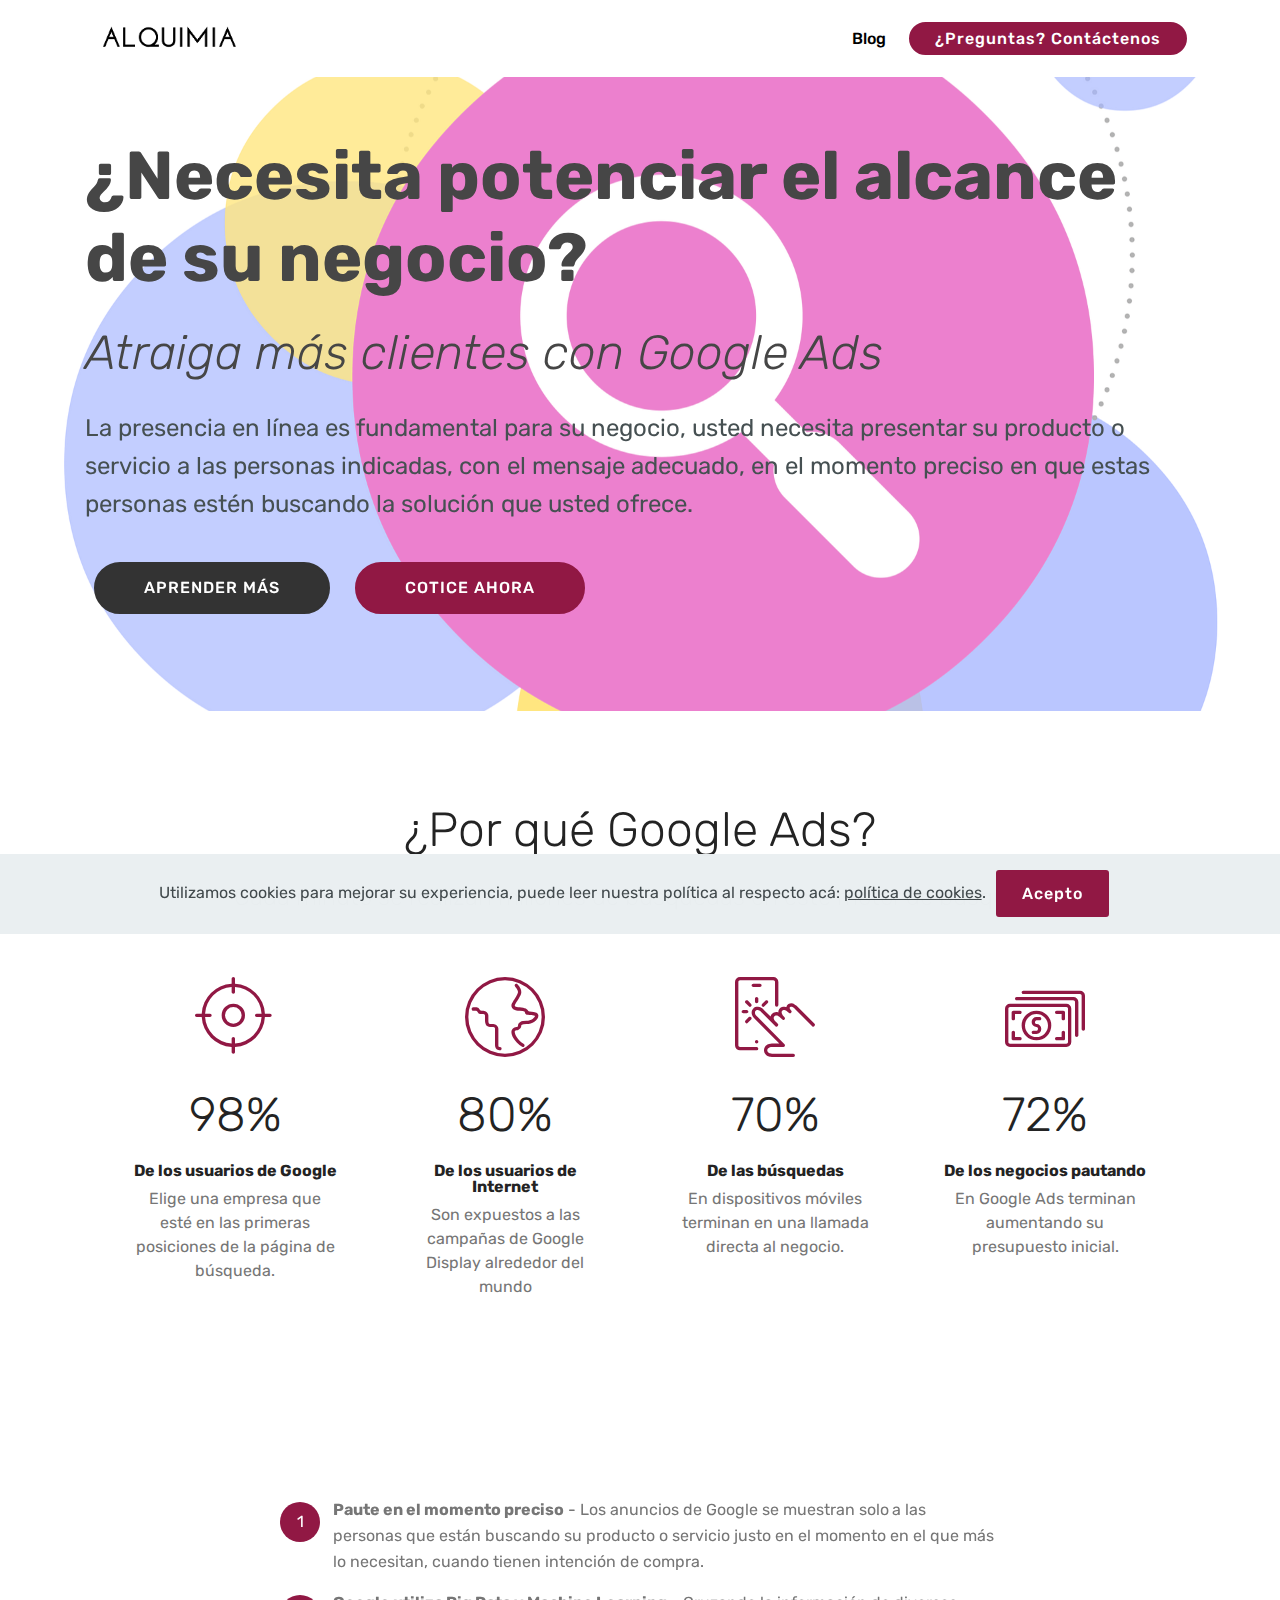
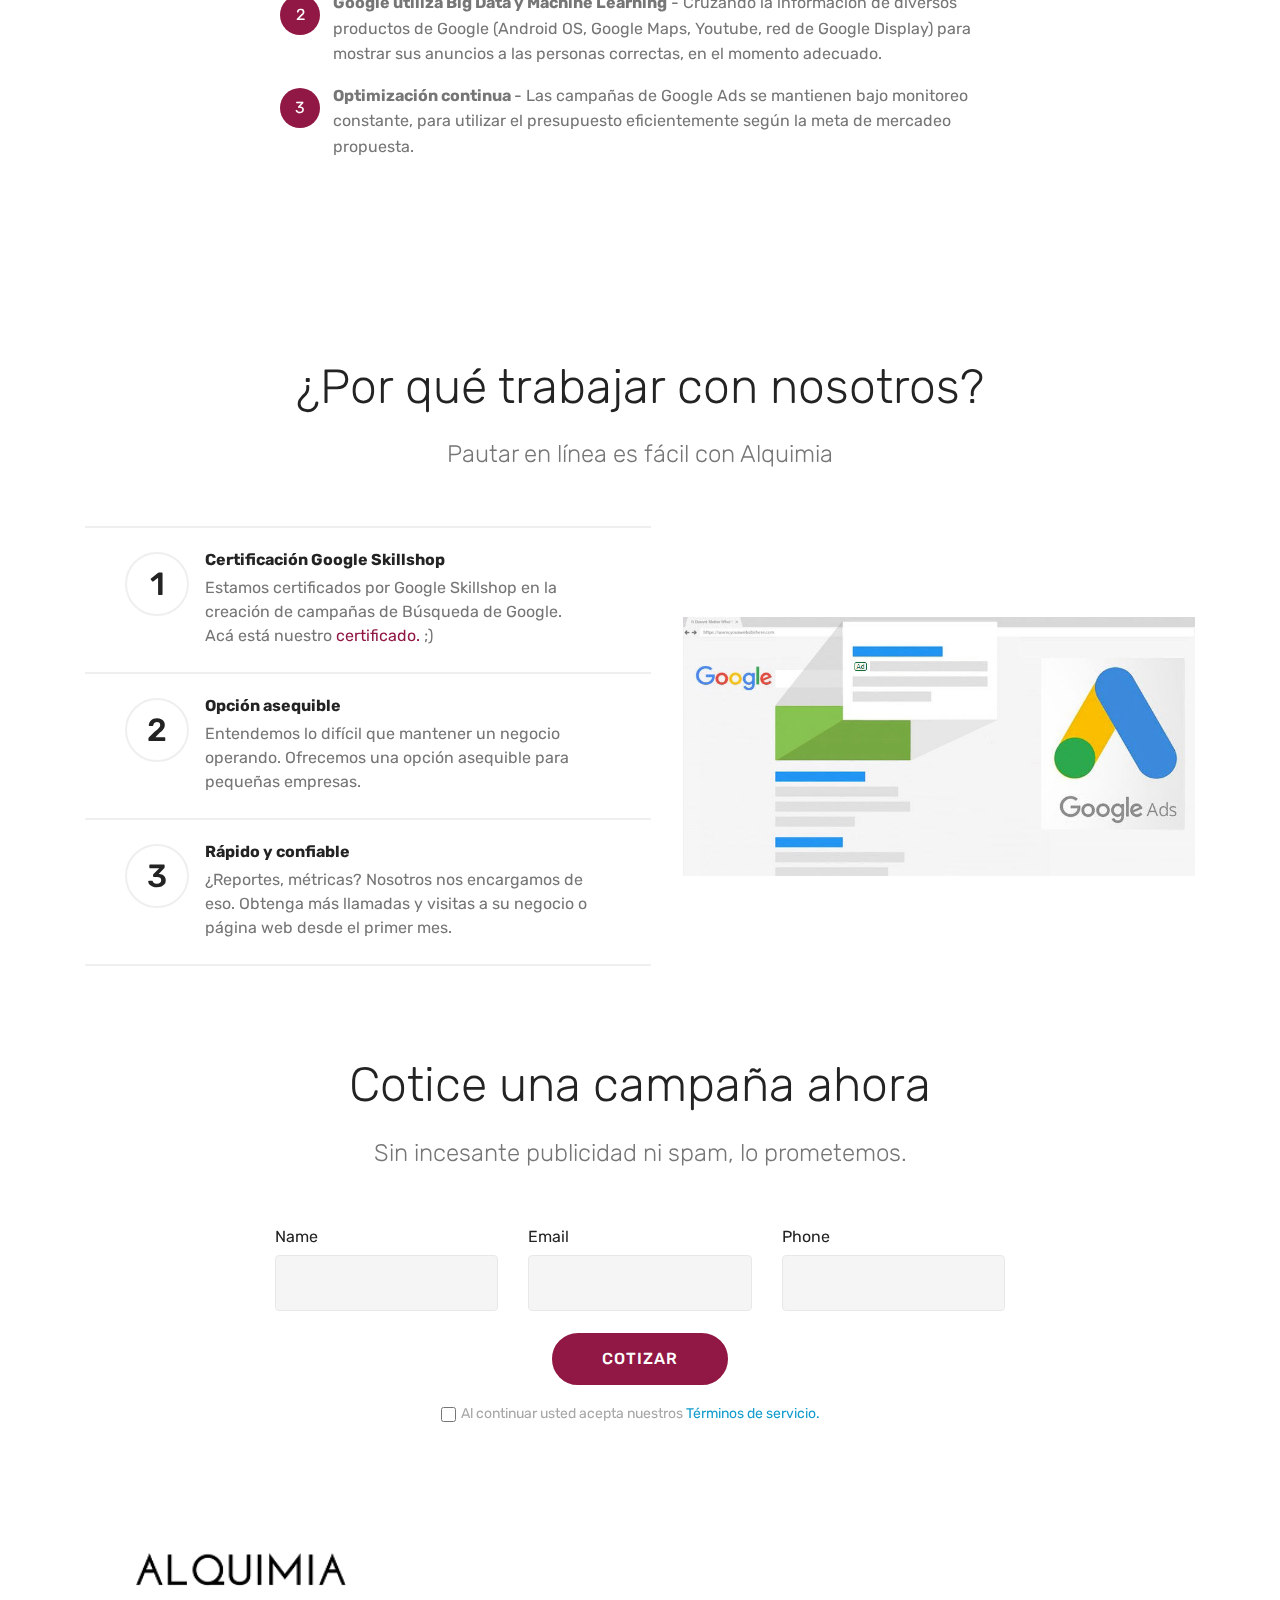
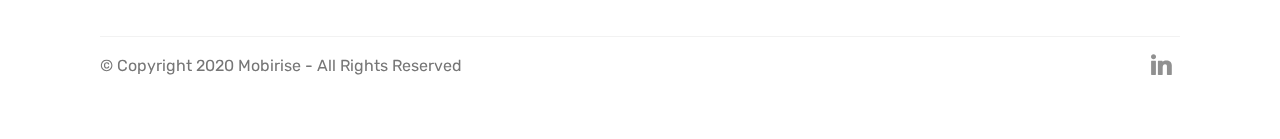
==== index.html @ 86a29be9 "create github pages" ====
<!DOCTYPE html>
<html  >
<head>
  <!-- Site made with Mobirise Website Builder v4.12.0, https://mobirise.com -->
  <meta charset="UTF-8">
  <meta http-equiv="X-UA-Compatible" content="IE=edge">
  <meta name="generator" content="Mobirise v4.12.0, mobirise.com">
  <meta name="twitter:card" content="summary_large_image"/>
  <meta name="twitter:image:src" content="assets/images/index-meta.png">
  <meta property="og:image" content="assets/images/index-meta.png">
  <meta name="twitter:title" content="Alquimia Digital Marketing">
  <meta name="viewport" content="width=device-width, initial-scale=1, minimum-scale=1">
  <link rel="shortcut icon" href="assets/images/alquimia-favicon-40x40-1.png" type="image/x-icon">
  <meta name="description" content="Atraiga más clientes a su negocio con Google Ads. Certificados por Google SkillShop.">
  
  <title>Alquimia Digital Marketing</title>
  <link rel="stylesheet" href="assets/web/assets/mobirise-icons/mobirise-icons.css">
  <link rel="stylesheet" href="assets/bootstrap/css/bootstrap.min.css">
  <link rel="stylesheet" href="assets/bootstrap/css/bootstrap-grid.min.css">
  <link rel="stylesheet" href="assets/bootstrap/css/bootstrap-reboot.min.css">
  <link rel="stylesheet" href="assets/web/assets/gdpr-plugin/gdpr-styles.css">
  <link rel="stylesheet" href="assets/tether/tether.min.css">
  <link rel="stylesheet" href="assets/socicon/css/styles.css">
  <link rel="stylesheet" href="assets/dropdown/css/style.css">
  <link rel="stylesheet" href="assets/theme/css/style.css">
  <link rel="preload" as="style" href="assets/mobirise/css/mbr-additional.css"><link rel="stylesheet" href="assets/mobirise/css/mbr-additional.css" type="text/css">
  
  
  
</head>
<body>
  <section class="menu cid-rOw5oBQLyY" once="menu" id="menu2-a">

    

    <nav class="navbar navbar-expand beta-menu navbar-dropdown align-items-center navbar-fixed-top navbar-toggleable-sm">
        <button class="navbar-toggler navbar-toggler-right" type="button" data-toggle="collapse" data-target="#navbarSupportedContent" aria-controls="navbarSupportedContent" aria-expanded="false" aria-label="Toggle navigation">
            <div class="hamburger">
                <span></span>
                <span></span>
                <span></span>
                <span></span>
            </div>
        </button>
        <div class="menu-logo">
            <div class="navbar-brand">
                <span class="navbar-logo">
                    <a href="index.html">
                        <img src="assets/images/alquimia-copy-copy.png" alt="Mobirise" title="" style="height: 3.8rem;">
                    </a>
                </span>
                
            </div>
        </div>
        <div class="collapse navbar-collapse" id="navbarSupportedContent">
            <ul class="navbar-nav nav-dropdown" data-app-modern-menu="true"><li class="nav-item">
                    <a class="nav-link link text-black display-4" href="blog.html">Blog</a>
                </li></ul>
            <div class="navbar-buttons mbr-section-btn"><a class="btn btn-sm btn-primary display-4" href="mailto:alquimiaprocesos@gmail.com">
                     ¿Preguntas? Contáctenos</a></div>
        </div>
    </nav>
</section>

<section class="engine"><a href="https://mobirise.info/s">bootstrap themes</a></section><section class="header9 cid-rOs4862kg9 mbr-parallax-background" id="header9-1">

    

    <div class="mbr-overlay" style="opacity: 0.5; background-color: rgb(255, 255, 255);">
    </div>

    <div class="container">
        <div class="media-container-column mbr-white">
            <h1 class="mbr-section-title align-left mbr-bold pb-3 mbr-fonts-style display-1">¿Necesita potenciar el alcance de su negocio?</h1>
            <h3 class="mbr-section-subtitle align-left mbr-light pb-3 mbr-fonts-style display-2">
                Atraiga más clientes con Google Ads</h3>
            <p class="mbr-text align-left pb-3 mbr-fonts-style display-5">
                La presencia en línea es fundamental para su negocio, usted necesita presentar su producto o servicio a las personas indicadas, con el mensaje adecuado, en el momento preciso en que estas personas estén buscando la solución que usted ofrece.</p>
            <div class="mbr-section-btn align-left"><a class="btn btn-md btn-black display-4" href="index.html#counters1-d">APRENDER MÁS</a>
                <a class="btn btn-md btn-primary display-4" href="index.html#form1-9">COTICE AHORA</a></div>
        </div>
    </div>

    
</section>

<section class="counters1 counters cid-rOxwFtb6sN" id="counters1-d">

    

    

    <div class="container">
        <h2 class="mbr-section-title pb-3 align-center mbr-fonts-style display-2">
            ¿Por qué Google Ads?</h2>
        <h3 class="mbr-section-subtitle mbr-fonts-style display-5">
            Cada minuto se realizan millones de búsquedas en este motor de búsqueda</h3>

        <div class="container pt-4 mt-2">
            <div class="media-container-row">
                <div class="card p-3 align-center col-12 col-md-6 col-lg-3">
                    <div class="panel-item p-3">
                        <div class="card-img pb-3">
                            <span class="mbr-iconfont mbri-target" style="color: rgb(145, 24, 68); fill: rgb(145, 24, 68);"></span>
                        </div>

                        <div class="card-text">
                            <h3 class="count pt-3 pb-3 mbr-fonts-style display-2">
                                  98%</h3>
                            <h4 class="mbr-content-title mbr-bold mbr-fonts-style display-7">De los usuarios de Google</h4>
                            <p class="mbr-content-text mbr-fonts-style display-7">
                                Elige una empresa que esté en las primeras posiciones de la página de búsqueda.
                            </p>
                        </div>
                    </div>
                </div>


                <div class="card p-3 align-center col-12 col-md-6 col-lg-3">
                    <div class="panel-item p-3">
                        <div class="card-img pb-3">
                            <span class="mbr-iconfont mbri-globe" style="color: rgb(145, 24, 68); fill: rgb(145, 24, 68);"></span>
                        </div>
                        <div class="card-text">
                            <h3 class="count pt-3 pb-3 mbr-fonts-style display-2">
                                  80%</h3>
                            <h4 class="mbr-content-title mbr-bold mbr-fonts-style display-7">De los usuarios de Internet</h4>
                            <p class="mbr-content-text mbr-fonts-style display-7">
                                    Son expuestos a las campañas de Google Display alrededor del mundo
                            </p>
                        </div>
                    </div>
                </div>

                <div class="card p-3 align-center col-12 col-md-6 col-lg-3">
                    <div class="panel-item p-3">
                        <div class="card-img pb-3">
                            <span class="mbr-iconfont mbri-touch" style="color: rgb(145, 24, 68); fill: rgb(145, 24, 68);"></span>
                        </div>
                        <div class="card-text">
                            <h3 class="count pt-3 pb-3 mbr-fonts-style display-2">
                                  70%</h3>
                            <h4 class="mbr-content-title mbr-bold mbr-fonts-style display-7">De las búsquedas</h4>
                            <p class="mbr-content-text mbr-fonts-style display-7">
                                    En dispositivos móviles terminan en una llamada directa al negocio.
                            </p>
                        </div>
                    </div>
                </div>


                <div class="card p-3 align-center col-12 col-md-6 col-lg-3">
                    <div class="panel-item p-3">
                        <div class="card-img pb-3">
                            <span class="mbr-iconfont mbri-cash" style="color: rgb(145, 24, 68); fill: rgb(145, 24, 68);"></span>
                        </div>

                        <div class="card-texts">
                             <h3 class="count pt-3 pb-3 mbr-fonts-style display-2">
                                  72%</h3>
                            <h4 class="mbr-content-title mbr-bold mbr-fonts-style display-7">De los negocios pautando</h4>
                            <p class="mbr-content-text mbr-fonts-style display-7">
                                    En Google Ads terminan aumentando su presupuesto inicial.
                            </p>
                        </div>
                    </div>
                </div>
            </div>
        </div>
   </div>
</section>

<section class="mbr-section article content11 cid-rOxw5lPRJj" id="content11-c">
     

    <div class="container">
        <div class="media-container-row">
            <div class="mbr-text counter-container col-12 col-md-8 mbr-fonts-style display-7">
                <ol>
                    <li><strong>Paute en el momento preciso</strong>&nbsp;- Los anuncios de Google se muestran solo<strong> </strong>a las personas que están buscando su producto o servicio justo en el momento en el que más lo necesitan, cuando tienen intención de compra.</li>
                    <li><strong>Google utiliza Big Data y Machine Learning</strong> - Cruzando la información de diversos productos de Google (Android OS, Google Maps, Youtube, red de Google Display) para mostrar sus anuncios a las personas correctas, en el momento adecuado.</li>
                    <li><strong>Optimización continua&nbsp;</strong>- Las campañas de Google Ads se mantienen bajo monitoreo constante, para utilizar el presupuesto eficientemente según la meta de mercadeo propuesta.</li>
                </ol>
            </div>
        </div>
    </div>
</section>

<section class="counters4 counters cid-rOxxOZ2fES" id="counters4-e">

    

    

    <div class="container pt-4 mt-2">
        <h2 class="mbr-section-title pb-3 align-center mbr-fonts-style display-2">¿Por qué trabajar con nosotros?</h2>
        <h3 class="mbr-section-subtitle pb-5 align-center mbr-fonts-style display-5">Pautar en línea es fácil con Alquimia</h3>
        <div class="media-container-row">
            <div class="media-block m-auto" style="width: 49%;">
                <div class="mbr-figure">
                    <img src="assets/images/google-ads-836x424.jpg" alt="" title="">
                </div>
            </div>
            <div class="cards-block">
                <div class="cards-container">
                    <div class="card px-3 align-left col-12">
                        <div class="panel-item p-4 d-flex align-items-start">
                            <div class="card-img pr-3">
                                <h3 class="img-text d-flex align-items-center justify-content-center">
                                    1
                                </h3>
                            </div>
                            <div class="card-text">
                                <h4 class="mbr-content-title mbr-bold mbr-fonts-style display-7">Certificación Google Skillshop</h4>
                                <p class="mbr-content-text mbr-fonts-style display-7">
                                    Estamos certificados por Google Skillshop en la creación de campañas de Búsqueda de Google.<br>Acá está nuestro <a href="assets/files/Certificaci%C3%B3n%20sobre%20las%20Campa%C3%B1as%20de%20B%C3%BAsqueda%20de%20Google%C2%A0Ads%20_%20Google.pdf" target="_blank">certificado.&nbsp;</a>;)</p>
                            </div>
                        </div>
                    </div>
                    <div class="card px-3 align-left col-12">
                        <div class="panel-item p-4 d-flex align-items-start">
                            <div class="card-img pr-3">
                                <h3 class="img-text d-flex align-items-center justify-content-center">
                                    2
                                </h3>
                            </div>
                            <div class="card-text">
                                <h4 class="mbr-content-title mbr-bold mbr-fonts-style display-7">Opción asequible</h4>
                                <p class="mbr-content-text mbr-fonts-style display-7">Entendemos lo difícil que mantener un negocio operando. Ofrecemos una opción asequible para pequeñas empresas.</p>
                            </div>
                        </div>
                    </div>
                    <div class="card px-3 align-left col-12">
                        <div class="panel-item p-4 d-flex align-items-start">
                            <div class="card-img pr-3">
                                <h3 class="img-text d-flex align-items-center justify-content-center">
                                    3
                                </h3>
                            </div>
                            <div class="card-text">
                                <h4 class="mbr-content-title mbr-bold mbr-fonts-style display-7">Rápido y confiable</h4>
                                <p class="mbr-content-text mbr-fonts-style display-7">¿Reportes, métricas? Nosotros nos encargamos de eso. Obtenga más llamadas y visitas a su negocio o página web desde el primer mes.</p>
                            </div>
                        </div>
                    </div>
                    
                </div>
            </div>
        </div>
    </div>
</section>

<section class="mbr-section form1 cid-rOsevYu5Vh" id="form1-9">

    

    
    <div class="container">
        <div class="row justify-content-center">
            <div class="title col-12 col-lg-8">
                <h2 class="mbr-section-title align-center pb-3 mbr-fonts-style display-2">
                    Cotice una campaña ahora</h2>
                <h3 class="mbr-section-subtitle align-center mbr-light pb-3 mbr-fonts-style display-5">
                    Sin incesante publicidad ni spam, lo prometemos.</h3>
            </div>
        </div>
    </div>
    <div class="container">
        <div class="row justify-content-center">
            <div class="media-container-column col-lg-8" data-form-type="formoid">
                <!---Formbuilder Form--->
                <form action="https://mobirise.com/" method="POST" class="mbr-form form-with-styler" data-form-title="Mobirise Form"><input type="hidden" name="email" data-form-email="true" value="35DkOLPyS6L/wuKRskusHr93VIH1cao+xlGH3/2KVb3dJ7fkJHmB7T1D4irseajlMzHfpckBHaRQUJ2+vLUpjsth0w1a6P2tIdvlVFWTmc2G8llZIrMuqUwCPy1PGQoJ">
                    <div class="row">
                        <div hidden="hidden" data-form-alert="" class="alert alert-success col-12">Gracias, le contactaremos pronto.</div>
                        <div hidden="hidden" data-form-alert-danger="" class="alert alert-danger col-12">
                        </div>
                    </div>
                    <div class="dragArea row">
                        <div class="col-md-4  form-group" data-for="name">
                            <label for="name-form1-9" class="form-control-label mbr-fonts-style display-7">Name</label>
                            <input type="text" name="name" data-form-field="Name" required="required" class="form-control display-7" id="name-form1-9">
                        </div>
                        <div class="col-md-4  form-group" data-for="email">
                            <label for="email-form1-9" class="form-control-label mbr-fonts-style display-7">Email</label>
                            <input type="email" name="email" data-form-field="Email" required="required" class="form-control display-7" id="email-form1-9">
                        </div>
                        <div data-for="phone" class="col-md-4  form-group">
                            <label for="phone-form1-9" class="form-control-label mbr-fonts-style display-7">Phone</label>
                            <input type="tel" name="phone" data-form-field="Phone" class="form-control display-7" id="phone-form1-9">
                        </div>
                        
                        <div class="col-md-12 input-group-btn align-center"><button type="submit" class="btn btn-primary btn-form display-4">COTIZAR</button></div>
                    </div>
                <span class="gdpr-block">
<label>
<span class="textGDPR" style="color: #a7a7a7"><input type="checkbox" name="gdpr" id="gdpr-form1-9" required="">Al continuar usted acepta nuestros <a style="color: #149dcc; text-decoration: none;" href="terminosycondiciones.html">Términos de servicio.</a></span>
</label>
</span></form><!---Formbuilder Form--->
            </div>
        </div>
    </div>
</section>

<section class="cid-rOEfALPOtP" id="footer5-13">

    

    

    <div class="container">
        <div class="media-container-row">
            <div class="col-md-3">
                <div class="media-wrap">
                    <a href="index.html">
                       <img src="assets/images/alquimia-copy-copy.png" alt="Mobirise" title="">
                    </a>
                </div>
            </div>
            <div class="col-md-9">
                <p class="mbr-text align-right links mbr-fonts-style display-7">&nbsp; &nbsp; &nbsp; &nbsp; &nbsp; &nbsp; &nbsp; &nbsp; &nbsp;</p>
            </div>
        </div>
        <div class="footer-lower">
            <div class="media-container-row">
                <div class="col-md-12">
                    <hr>
                </div>
            </div>
            <div class="media-container-row mbr-white">
                <div class="col-md-6 copyright">
                    <p class="mbr-text mbr-fonts-style display-7">
                        © Copyright 2020 Mobirise - All Rights Reserved
                    </p>
                </div>
                <div class="col-md-6">
                    <div class="social-list align-right">
                        <div class="soc-item">
                            <a href="https://www.linkedin.com/in/josu%C3%A9-murillo-250b11179/" target="_blank">
                                <span class="mbr-iconfont mbr-iconfont-social socicon-linkedin socicon"></span>
                            </a>
                        </div>
                        
                        
                        
                        
                        
                    </div>
                </div>
            </div>
        </div>
    </div>
</section>


  <script src="assets/web/assets/jquery/jquery.min.js"></script>
  <script src="assets/popper/popper.min.js"></script>
  <script src="assets/bootstrap/js/bootstrap.min.js"></script>
  <script src="assets/tether/tether.min.js"></script>
  <script src="assets/web/assets/cookies-alert-plugin/cookies-alert-core.js"></script>
  <script src="assets/web/assets/cookies-alert-plugin/cookies-alert-script.js"></script>
  <script src="assets/dropdown/js/nav-dropdown.js"></script>
  <script src="assets/dropdown/js/navbar-dropdown.js"></script>
  <script src="assets/touchswipe/jquery.touch-swipe.min.js"></script>
  <script src="assets/parallax/jarallax.min.js"></script>
  <script src="assets/viewportchecker/jquery.viewportchecker.js"></script>
  <script src="assets/smoothscroll/smooth-scroll.js"></script>
  <script src="assets/theme/js/script.js"></script>
  <script src="assets/formoid/formoid.min.js"></script>
  
  
<input name="cookieData" type="hidden" data-cookie-customDialogSelector='null' data-cookie-colorText='#424a4d' data-cookie-colorBg='rgba(234, 239, 241, 0.99)' data-cookie-textButton='Acepto' data-cookie-colorButton='' data-cookie-colorLink='#424a4d' data-cookie-underlineLink='true' data-cookie-text="Utilizamos cookies para mejorar su experiencia, puede leer nuestra política al respecto acá: <a href='cookies.html'>política de cookies</a>.">
  </body>
</html>
---- assets/web/assets/mobirise-icons/mobirise-icons.css ----
@font-face {
  font-family: 'MobiriseIcons';
  src:  url('mobirise-icons.eot?spat4u');
  src:  url('mobirise-icons.eot?spat4u#iefix') format('embedded-opentype'),
    url('mobirise-icons.ttf?spat4u') format('truetype'),
    url('mobirise-icons.woff?spat4u') format('woff'),
    url('mobirise-icons.svg?spat4u#MobiriseIcons') format('svg');
  font-weight: normal;
  font-style: normal;
  font-display: swap;
}

[class^="mbri-"], [class*=" mbri-"] {
  /* use !important to prevent issues with browser extensions that change fonts */
  font-family: MobiriseIcons !important;
  speak: none;
  font-style: normal;
  font-weight: normal;
  font-variant: normal;
  text-transform: none;
  line-height: 1;

  /* Better Font Rendering =========== */
  -webkit-font-smoothing: antialiased;
  -moz-osx-font-smoothing: grayscale;
}

.mbri-add-submenu:before {
  content: "\e900";
}
.mbri-alert:before {
  content: "\e901";
}
.mbri-align-center:before {
  content: "\e902";
}
.mbri-align-justify:before {
  content: "\e903";
}
.mbri-align-left:before {
  content: "\e904";
}
.mbri-align-right:before {
  content: "\e905";
}
.mbri-android:before {
  content: "\e906";
}
.mbri-apple:before {
  content: "\e907";
}
.mbri-arrow-down:before {
  content: "\e908";
}
.mbri-arrow-next:before {
  content: "\e909";
}
.mbri-arrow-prev:before {
  content: "\e90a";
}
.mbri-arrow-up:before {
  content: "\e90b";
}
.mbri-bold:before {
  content: "\e90c";
}
.mbri-bookmark:before {
  content: "\e90d";
}
.mbri-bootstrap:before {
  content: "\e90e";
}
.mbri-briefcase:before {
  content: "\e90f";
}
.mbri-browse:before {
  content: "\e910";
}
.mbri-bulleted-list:before {
  content: "\e911";
}
.mbri-calendar:before {
  content: "\e912";
}
.mbri-camera:before {
  content: "\e913";
}
.mbri-cart-add:before {
  content: "\e914";
}
.mbri-cart-full:before {
  content: "\e915";
}
.mbri-cash:before {
  content: "\e916";
}
.mbri-change-style:before {
  content: "\e917";
}
.mbri-chat:before {
  content: "\e918";
}
.mbri-clock:before {
  content: "\e919";
}
.mbri-close:before {
  content: "\e91a";
}
.mbri-cloud:before {
  content: "\e91b";
}
.mbri-code:before {
  content: "\e91c";
}
.mbri-contact-form:before {
  content: "\e91d";
}
.mbri-credit-card:before {
  content: "\e91e";
}
.mbri-cursor-click:before {
  content: "\e91f";
}
.mbri-cust-feedback:before {
  content: "\e920";
}
.mbri-database:before {
  content: "\e921";
}
.mbri-delivery:before {
  content: "\e922";
}
.mbri-desktop:before {
  content: "\e923";
}
.mbri-devices:before {
  content: "\e924";
}
.mbri-down:before {
  content: "\e925";
}
.mbri-download:before {
  content: "\e989";
}
.mbri-drag-n-drop:before {
  content: "\e927";
}
.mbri-drag-n-drop2:before {
  content: "\e928";
}
.mbri-edit:before {
  content: "\e929";
}
.mbri-edit2:before {
  content: "\e92a";
}
.mbri-error:before {
  content: "\e92b";
}
.mbri-extension:before {
  content: "\e92c";
}
.mbri-features:before {
  content: "\e92d";
}
.mbri-file:before {
  content: "\e92e";
}
.mbri-flag:before {
  content: "\e92f";
}
.mbri-folder:before {
  content: "\e930";
}
.mbri-gift:before {
  content: "\e931";
}
.mbri-github:before {
  content: "\e932";
}
.mbri-globe:before {
  content: "\e933";
}
.mbri-globe-2:before {
  content: "\e934";
}
.mbri-growing-chart:before {
  content: "\e935";
}
.mbri-hearth:before {
  content: "\e936";
}
.mbri-help:before {
  content: "\e937";
}
.mbri-home:before {
  content: "\e938";
}
.mbri-hot-cup:before {
  content: "\e939";
}
.mbri-idea:before {
  content: "\e93a";
}
.mbri-image-gallery:before {
  content: "\e93b";
}
.mbri-image-slider:before {
  content: "\e93c";
}
.mbri-info:before {
  content: "\e93d";
}
.mbri-italic:before {
  content: "\e93e";
}
.mbri-key:before {
  content: "\e93f";
}
.mbri-laptop:before {
  content: "\e940";
}
.mbri-layers:before {
  content: "\e941";
}
.mbri-left-right:before {
  content: "\e942";
}
.mbri-left:before {
  content: "\e943";
}
.mbri-letter:before {
  content: "\e944";
}
.mbri-like:before {
  content: "\e945";
}
.mbri-link:before {
  content: "\e946";
}
.mbri-lock:before {
  content: "\e947";
}
.mbri-login:before {
  content: "\e948";
}
.mbri-logout:before {
  content: "\e949";
}
.mbri-magic-stick:before {
  content: "\e94a";
}
.mbri-map-pin:before {
  content: "\e94b";
}
.mbri-menu:before {
  content: "\e94c";
}
.mbri-mobile:before {
  content: "\e94d";
}
.mbri-mobile2:before {
  content: "\e94e";
}
.mbri-mobirise:before {
  content: "\e94f";
}
.mbri-more-horizontal:before {
  content: "\e950";
}
.mbri-more-vertical:before {
  content: "\e951";
}
.mbri-music:before {
  content: "\e952";
}
.mbri-new-file:before {
  content: "\e953";
}
.mbri-numbered-list:before {
  content: "\e954";
}
.mbri-opened-folder:before {
  content: "\e955";
}
.mbri-pages:before {
  content: "\e956";
}
.mbri-paper-plane:before {
  content: "\e957";
}
.mbri-paperclip:before {
  content: "\e958";
}
.mbri-photo:before {
  content: "\e959";
}
.mbri-photos:before {
  content: "\e95a";
}
.mbri-pin:before {
  content: "\e95b";
}
.mbri-play:before {
  content: "\e95c";
}
.mbri-plus:before {
  content: "\e95d";
}
.mbri-preview:before {
  content: "\e95e";
}
.mbri-print:before {
  content: "\e95f";
}
.mbri-protect:before {
  content: "\e960";
}
.mbri-question:before {
  content: "\e961";
}
.mbri-quote-left:before {
  content: "\e962";
}
.mbri-quote-right:before {
  content: "\e963";
}
.mbri-refresh:before {
  content: "\e964";
}
.mbri-responsive:before {
  content: "\e965";
}
.mbri-right:before {
  content: "\e966";
}
.mbri-rocket:before {
  content: "\e967";
}
.mbri-sad-face:before {
  content: "\e968";
}
.mbri-sale:before {
  content: "\e969";
}
.mbri-save:before {
  content: "\e96a";
}
.mbri-search:before {
  content: "\e96b";
}
.mbri-setting:before {
  content: "\e96c";
}
.mbri-setting2:before {
  content: "\e96d";
}
.mbri-setting3:before {
  content: "\e96e";
}
.mbri-share:before {
  content: "\e96f";
}
.mbri-shopping-bag:before {
  content: "\e970";
}
.mbri-shopping-basket:before {
  content: "\e971";
}
.mbri-shopping-cart:before {
  content: "\e972";
}
.mbri-sites:before {
  content: "\e973";
}
.mbri-smile-face:before {
  content: "\e974";
}
.mbri-speed:before {
  content: "\e975";
}
.mbri-star:before {
  content: "\e976";
}
.mbri-success:before {
  content: "\e977";
}
.mbri-sun:before {
  content: "\e978";
}
.mbri-sun2:before {
  content: "\e979";
}
.mbri-tablet:before {
  content: "\e97a";
}
.mbri-tablet-vertical:before {
  content: "\e97b";
}
.mbri-target:before {
  content: "\e97c";
}
.mbri-timer:before {
  content: "\e97d";
}
.mbri-to-ftp:before {
  content: "\e97e";
}
.mbri-to-local-drive:before {
  content: "\e97f";
}
.mbri-touch-swipe:before {
  content: "\e980";
}
.mbri-touch:before {
  content: "\e981";
}
.mbri-trash:before {
  content: "\e982";
}
.mbri-underline:before {
  content: "\e983";
}
.mbri-unlink:before {
  content: "\e984";
}
.mbri-unlock:before {
  content: "\e985";
}
.mbri-up-down:before {
  content: "\e986";
}
.mbri-up:before {
  content: "\e987";
}
.mbri-update:before {
  content: "\e988";
}
.mbri-upload:before {
 content: "\e926"; 
}
.mbri-user:before {
  content: "\e98a";
}
.mbri-user2:before {
  content: "\e98b";
}
.mbri-users:before {
  content: "\e98c";
}
.mbri-video:before {
  content: "\e98d";
}
.mbri-video-play:before {
  content: "\e98e";
}
.mbri-watch:before {
  content: "\e98f";
}
.mbri-website-theme:before {
  content: "\e990";
}
.mbri-wifi:before {
  content: "\e991";
}
.mbri-windows:before {
  content: "\e992";
}
.mbri-zoom-out:before {
  content: "\e993";
}
.mbri-redo:before {
  content: "\e994";
}
.mbri-undo:before {
  content: "\e995";
}
---- assets/web/assets/gdpr-plugin/gdpr-styles.css ----
.gdpr-block {
    padding: 10px;
    font-size: 14px;
    display: block;
    width: 100%;
    text-align: center;
}
.gdpr-block.covert {
	display: none;
}
.textGDPR {
    position: relative;
}
.gdpr-block label span.textGDPR input[name='gdpr']{
    width: 15px;
    height: 15px;
    margin: 0;
    position: absolute;
    top: 2px;
    left: -20px;
}
.gdpr-block label {
    color: #a7a7a7;
    vertical-align: middle;
    user-select: none;
    margin-bottom: 0;
}
---- assets/socicon/css/styles.css ----
@charset "UTF-8";

@font-face {
  font-family: "socicon";
  src:url("../fonts/socicon.eot");
  src:url("../fonts/socicon.eot?#iefix") format("embedded-opentype"),
    url("../fonts/socicon.woff") format("woff"),
    url("../fonts/socicon.ttf") format("truetype"),
    url("../fonts/socicon.svg#socicon") format("svg");
  font-weight: normal;
  font-style: normal;
  font-display:swap;
}

[data-icon]:before {
  font-family: "socicon" !important;
  content: attr(data-icon);
  font-style: normal !important;
  font-weight: normal !important;
  font-variant: normal !important;
  text-transform: none !important;
  speak: none;
  line-height: 1;
  -webkit-font-smoothing: antialiased;
  -moz-osx-font-smoothing: grayscale;
}

[class^="socicon-"]:before,
[class*=" socicon-"]:before {
  font-family: "socicon" !important;
  font-style: normal !important;
  font-weight: normal !important;
  font-variant: normal !important;
  text-transform: none !important;
  speak: none;
  line-height: 1;
  -webkit-font-smoothing: antialiased;
  -moz-osx-font-smoothing: grayscale;
}

.socicon-modelmayhem:before {
  content: "\e000";
}
.socicon-mixcloud:before {
  content: "\e001";
}
.socicon-drupal:before {
  content: "\e002";
}
.socicon-swarm:before {
  content: "\e003";
}
.socicon-istock:before {
  content: "\e004";
}
.socicon-yammer:before {
  content: "\e005";
}
.socicon-ello:before {
  content: "\e006";
}
.socicon-stackoverflow:before {
  content: "\e007";
}
.socicon-persona:before {
  content: "\e008";
}
.socicon-triplej:before {
  content: "\e009";
}
.socicon-houzz:before {
  content: "\e00a";
}
.socicon-rss:before {
  content: "\e00b";
}
.socicon-paypal:before {
  content: "\e00c";
}
.socicon-odnoklassniki:before {
  content: "\e00d";
}
.socicon-airbnb:before {
  content: "\e00e";
}
.socicon-periscope:before {
  content: "\e00f";
}
.socicon-outlook:before {
  content: "\e010";
}
.socicon-coderwall:before {
  content: "\e011";
}
.socicon-tripadvisor:before {
  content: "\e012";
}
.socicon-appnet:before {
  content: "\e013";
}
.socicon-goodreads:before {
  content: "\e014";
}
.socicon-tripit:before {
  content: "\e015";
}
.socicon-lanyrd:before {
  content: "\e016";
}
.socicon-slideshare:before {
  content: "\e017";
}
.socicon-buffer:before {
  content: "\e018";
}
.socicon-disqus:before {
  content: "\e019";
}
.socicon-vkontakte:before {
  content: "\e01a";
}
.socicon-whatsapp:before {
  content: "\e01b";
}
.socicon-patreon:before {
  content: "\e01c";
}
.socicon-storehouse:before {
  content: "\e01d";
}
.socicon-pocket:before {
  content: "\e01e";
}
.socicon-mail:before {
  content: "\e01f";
}
.socicon-blogger:before {
  content: "\e020";
}
.socicon-technorati:before {
  content: "\e021";
}
.socicon-reddit:before {
  content: "\e022";
}
.socicon-dribbble:before {
  content: "\e023";
}
.socicon-stumbleupon:before {
  content: "\e024";
}
.socicon-digg:before {
  content: "\e025";
}
.socicon-envato:before {
  content: "\e026";
}
.socicon-behance:before {
  content: "\e027";
}
.socicon-delicious:before {
  content: "\e028";
}
.socicon-deviantart:before {
  content: "\e029";
}
.socicon-forrst:before {
  content: "\e02a";
}
.socicon-play:before {
  content: "\e02b";
}
.socicon-zerply:before {
  content: "\e02c";
}
.socicon-wikipedia:before {
  content: "\e02d";
}
.socicon-apple:before {
  content: "\e02e";
}
.socicon-flattr:before {
  content: "\e02f";
}
.socicon-github:before {
  content: "\e030";
}
.socicon-renren:before {
  content: "\e031";
}
.socicon-friendfeed:before {
  content: "\e032";
}
.socicon-newsvine:before {
  content: "\e033";
}
.socicon-identica:before {
  content: "\e034";
}
.socicon-bebo:before {
  content: "\e035";
}
.socicon-zynga:before {
  content: "\e036";
}
.socicon-steam:before {
  content: "\e037";
}
.socicon-xbox:before {
  content: "\e038";
}
.socicon-windows:before {
  content: "\e039";
}
.socicon-qq:before {
  content: "\e03a";
}
.socicon-douban:before {
  content: "\e03b";
}
.socicon-meetup:before {
  content: "\e03c";
}
.socicon-playstation:before {
  content: "\e03d";
}
.socicon-android:before {
  content: "\e03e";
}
.socicon-snapchat:before {
  content: "\e03f";
}
.socicon-twitter:before {
  content: "\e040";
}
.socicon-facebook:before {
  content: "\e041";
}
.socicon-googleplus:before {
  content: "\e042";
}
.socicon-pinterest:before {
  content: "\e043";
}
.socicon-foursquare:before {
  content: "\e044";
}
.socicon-yahoo:before {
  content: "\e045";
}
.socicon-skype:before {
  content: "\e046";
}
.socicon-yelp:before {
  content: "\e047";
}
.socicon-feedburner:before {
  content: "\e048";
}
.socicon-linkedin:before {
  content: "\e049";
}
.socicon-viadeo:before {
  content: "\e04a";
}
.socicon-xing:before {
  content: "\e04b";
}
.socicon-myspace:before {
  content: "\e04c";
}
.socicon-soundcloud:before {
  content: "\e04d";
}
.socicon-spotify:before {
  content: "\e04e";
}
.socicon-grooveshark:before {
  content: "\e04f";
}
.socicon-lastfm:before {
  content: "\e050";
}
.socicon-youtube:before {
  content: "\e051";
}
.socicon-vimeo:before {
  content: "\e052";
}
.socicon-dailymotion:before {
  content: "\e053";
}
.socicon-vine:before {
  content: "\e054";
}
.socicon-flickr:before {
  content: "\e055";
}
.socicon-500px:before {
  content: "\e056";
}
.socicon-wordpress:before {
  content: "\e058";
}
.socicon-tumblr:before {
  content: "\e059";
}
.socicon-twitch:before {
  content: "\e05a";
}
.socicon-8tracks:before {
  content: "\e05b";
}
.socicon-amazon:before {
  content: "\e05c";
}
.socicon-icq:before {
  content: "\e05d";
}
.socicon-smugmug:before {
  content: "\e05e";
}
.socicon-ravelry:before {
  content: "\e05f";
}
.socicon-weibo:before {
  content: "\e060";
}
.socicon-baidu:before {
  content: "\e061";
}
.socicon-angellist:before {
  content: "\e062";
}
.socicon-ebay:before {
  content: "\e063";
}
.socicon-imdb:before {
  content: "\e064";
}
.socicon-stayfriends:before {
  content: "\e065";
}
.socicon-residentadvisor:before {
  content: "\e066";
}
.socicon-google:before {
  content: "\e067";
}
.socicon-yandex:before {
  content: "\e068";
}
.socicon-sharethis:before {
  content: "\e069";
}
.socicon-bandcamp:before {
  content: "\e06a";
}
.socicon-itunes:before {
  content: "\e06b";
}
.socicon-deezer:before {
  content: "\e06c";
}
.socicon-telegram:before {
  content: "\e06e";
}
.socicon-openid:before {
  content: "\e06f";
}
.socicon-amplement:before {
  content: "\e070";
}
.socicon-viber:before {
  content: "\e071";
}
.socicon-zomato:before {
  content: "\e072";
}
.socicon-draugiem:before {
  content: "\e074";
}
.socicon-endomodo:before {
  content: "\e075";
}
.socicon-filmweb:before {
  content: "\e076";
}
.socicon-stackexchange:before {
  content: "\e077";
}
.socicon-wykop:before {
  content: "\e078";
}
.socicon-teamspeak:before {
  content: "\e079";
}
.socicon-teamviewer:before {
  content: "\e07a";
}
.socicon-ventrilo:before {
  content: "\e07b";
}
.socicon-younow:before {
  content: "\e07c";
}
.socicon-raidcall:before {
  content: "\e07d";
}
.socicon-mumble:before {
  content: "\e07e";
}
.socicon-medium:before {
  content: "\e06d";
}
.socicon-bebee:before {
  content: "\e07f";
}
.socicon-hitbox:before {
  content: "\e080";
}
.socicon-reverbnation:before {
  content: "\e081";
}
.socicon-formulr:before {
  content: "\e082";
}
.socicon-instagram:before {
  content: "\e057";
}
.socicon-battlenet:before {
  content: "\e083";
}
.socicon-chrome:before {
  content: "\e084";
}
.socicon-discord:before {
  content: "\e086";
}
.socicon-issuu:before {
  content: "\e087";
}
.socicon-macos:before {
  content: "\e088";
}
.socicon-firefox:before {
  content: "\e089";
}
.socicon-opera:before {
  content: "\e08d";
}
.socicon-keybase:before {
  content: "\e090";
}
.socicon-alliance:before {
  content: "\e091";
}
.socicon-livejournal:before {
  content: "\e092";
}
.socicon-googlephotos:before {
  content: "\e093";
}
.socicon-horde:before {
  content: "\e094";
}
.socicon-etsy:before {
  content: "\e095";
}
.socicon-zapier:before {
  content: "\e096";
}
.socicon-google-scholar:before {
  content: "\e097";
}
.socicon-researchgate:before {
  content: "\e098";
}
.socicon-wechat:before {
  content: "\e099";
}
.socicon-strava:before {
  content: "\e09a";
}
.socicon-line:before {
  content: "\e09b";
}
.socicon-lyft:before {
  content: "\e09c";
}
.socicon-uber:before {
  content: "\e09d";
}
.socicon-songkick:before {
  content: "\e09e";
}
.socicon-viewbug:before {
  content: "\e09f";
}
.socicon-googlegroups:before {
  content: "\e0a0";
}
.socicon-quora:before {
  content: "\e073";
}
.socicon-diablo:before {
  content: "\e085";
}
.socicon-blizzard:before {
  content: "\e0a1";
}
.socicon-hearthstone:before {
  content: "\e08b";
}
.socicon-heroes:before {
  content: "\e08a";
}
.socicon-overwatch:before {
  content: "\e08c";
}
.socicon-warcraft:before {
  content: "\e08e";
}
.socicon-starcraft:before {
  content: "\e08f";
}
.socicon-beam:before {
  content: "\e0a2";
}
.socicon-curse:before {
  content: "\e0a3";
}
.socicon-player:before {
  content: "\e0a4";
}
.socicon-streamjar:before {
  content: "\e0a5";
}
.socicon-nintendo:before {
  content: "\e0a6";
}
.socicon-hellocoton:before {
  content: "\e0a7";
}
---- assets/dropdown/css/style.css ----
.navbar-dropdown {
  left: 0;
  padding: 0;
  position: absolute;
  right: 0;
  top: 0;
  transition: all 0.45s ease;
  z-index: 1030;
  background: #282828; }
  .navbar-dropdown .navbar-logo {
    margin-right: 0.8rem;
    transition: margin 0.3s ease-in-out;
    vertical-align: middle; }
    .navbar-dropdown .navbar-logo img {
      height: 3.125rem;
      transition: all 0.3s ease-in-out; }
    .navbar-dropdown .navbar-logo.mbr-iconfont {
      font-size: 3.125rem;
      line-height: 3.125rem; }
  .navbar-dropdown .navbar-caption {
    font-weight: 700;
    white-space: normal;
    vertical-align: -4px;
    line-height: 3.125rem !important; }
    .navbar-dropdown .navbar-caption, .navbar-dropdown .navbar-caption:hover {
      color: inherit;
      text-decoration: none; }
  .navbar-dropdown .mbr-iconfont + .navbar-caption {
    vertical-align: -1px; }
  .navbar-dropdown.navbar-fixed-top {
    position: fixed; }
  .navbar-dropdown .navbar-brand span {
    vertical-align: -4px; }
  .navbar-dropdown.bg-color.transparent {
    background: none; }
  .navbar-dropdown.navbar-short .navbar-brand {
    padding: 0.625rem 0; }
    .navbar-dropdown.navbar-short .navbar-brand span {
      vertical-align: -1px; }
  .navbar-dropdown.navbar-short .navbar-caption {
    line-height: 2.375rem !important;
    vertical-align: -2px; }
  .navbar-dropdown.navbar-short .navbar-logo {
    margin-right: 0.5rem; }
    .navbar-dropdown.navbar-short .navbar-logo img {
      height: 2.375rem; }
    .navbar-dropdown.navbar-short .navbar-logo.mbr-iconfont {
      font-size: 2.375rem;
      line-height: 2.375rem; }
  .navbar-dropdown.navbar-short .mbr-table-cell {
    height: 3.625rem; }
  .navbar-dropdown .navbar-close {
    left: 0.6875rem;
    position: fixed;
    top: 0.75rem;
    z-index: 1000; }
  .navbar-dropdown .hamburger-icon {
    content: "";
    display: inline-block;
    vertical-align: middle;
    width: 16px;
    -webkit-box-shadow: 0 -6px 0 1px #282828,0 0 0 1px #282828,0 6px 0 1px #282828;
    -moz-box-shadow: 0 -6px 0 1px #282828,0 0 0 1px #282828,0 6px 0 1px #282828;
    box-shadow: 0 -6px 0 1px #282828,0 0 0 1px #282828,0 6px 0 1px #282828; }

.dropdown-menu .dropdown-toggle[data-toggle="dropdown-submenu"]::after {
  border-bottom: 0.35em solid transparent;
  border-left: 0.35em solid;
  border-right: 0;
  border-top: 0.35em solid transparent;
  margin-left: 0.3rem; }

.dropdown-menu .dropdown-item:focus {
  outline: 0; }

.nav-dropdown {
  font-size: 0.75rem;
  font-weight: 500;
  height: auto !important; }
  .nav-dropdown .nav-btn {
    padding-left: 1rem; }
  .nav-dropdown .link {
    margin: .667em 1.667em;
    font-weight: 500;
    padding: 0;
    transition: color .2s ease-in-out; }
    .nav-dropdown .link.dropdown-toggle {
      margin-right: 2.583em; }
      .nav-dropdown .link.dropdown-toggle::after {
        margin-left: .25rem;
        border-top: 0.35em solid;
        border-right: 0.35em solid transparent;
        border-left: 0.35em solid transparent;
        border-bottom: 0; }
      .nav-dropdown .link.dropdown-toggle[aria-expanded="true"] {
        margin: 0;
        padding: 0.667em 3.263em  0.667em 1.667em; }
  .nav-dropdown .link::after,
  .nav-dropdown .dropdown-item::after {
    color: inherit; }
  .nav-dropdown .btn {
    font-size: 0.75rem;
    font-weight: 700;
    letter-spacing: 0;
    margin-bottom: 0;
    padding-left: 1.25rem;
    padding-right: 1.25rem; }
  .nav-dropdown .dropdown-menu {
    border-radius: 0;
    border: 0;
    left: 0;
    margin: 0;
    padding-bottom: 1.25rem;
    padding-top: 1.25rem;
    position: relative; }
  .nav-dropdown .dropdown-submenu {
    margin-left: 0.125rem;
    top: 0; }
  .nav-dropdown .dropdown-item {
    font-weight: 500;
    line-height: 2;
    padding: 0.3846em 4.615em 0.3846em 1.5385em;
    position: relative;
    transition: color .2s ease-in-out, background-color .2s ease-in-out; }
    .nav-dropdown .dropdown-item::after {
      margin-top: -0.3077em;
      position: absolute;
      right: 1.1538em;
      top: 50%; }
    .nav-dropdown .dropdown-item:focus, .nav-dropdown .dropdown-item:hover {
      background: none; }

@media (max-width: 767px) {
  .nav-dropdown.navbar-toggleable-sm {
    bottom: 0;
    display: none;
    left: 0;
    overflow-x: hidden;
    position: fixed;
    top: 0;
    transform: translateX(-100%);
    -ms-transform: translateX(-100%);
    -webkit-transform: translateX(-100%);
    width: 18.75rem;
    z-index: 999; } }
.nav-dropdown.navbar-toggleable-xl {
  bottom: 0;
  display: none;
  left: 0;
  overflow-x: hidden;
  position: fixed;
  top: 0;
  transform: translateX(-100%);
  -ms-transform: translateX(-100%);
  -webkit-transform: translateX(-100%);
  width: 18.75rem;
  z-index: 999; }

.nav-dropdown-sm {
  display: block !important;
  overflow-x: hidden;
  overflow: auto;
  padding-top: 3.875rem; }
  .nav-dropdown-sm::after {
    content: "";
    display: block;
    height: 3rem;
    width: 100%; }
  .nav-dropdown-sm.collapse.in ~ .navbar-close {
    display: block !important; }
  .nav-dropdown-sm.collapsing, .nav-dropdown-sm.collapse.in {
    transform: translateX(0);
    -ms-transform: translateX(0);
    -webkit-transform: translateX(0);
    transition: all 0.25s ease-out;
    -webkit-transition: all 0.25s ease-out;
    background: #282828; }
  .nav-dropdown-sm.collapsing[aria-expanded="false"] {
    transform: translateX(-100%);
    -ms-transform: translateX(-100%);
    -webkit-transform: translateX(-100%); }
  .nav-dropdown-sm .nav-item {
    display: block;
    margin-left: 0 !important;
    padding-left: 0; }
  .nav-dropdown-sm .link,
  .nav-dropdown-sm .dropdown-item {
    border-top: 1px dotted rgba(255, 255, 255, 0.1);
    font-size: 0.8125rem;
    line-height: 1.6;
    margin: 0 !important;
    padding: 0.875rem 2.4rem 0.875rem 1.5625rem !important;
    position: relative;
    white-space: normal; }
    .nav-dropdown-sm .link:focus, .nav-dropdown-sm .link:hover,
    .nav-dropdown-sm .dropdown-item:focus,
    .nav-dropdown-sm .dropdown-item:hover {
      background: rgba(0, 0, 0, 0.2) !important;
      color: #c0a375; }
  .nav-dropdown-sm .nav-btn {
    position: relative;
    padding: 1.5625rem 1.5625rem 0 1.5625rem; }
    .nav-dropdown-sm .nav-btn::before {
      border-top: 1px dotted rgba(255, 255, 255, 0.1);
      content: "";
      left: 0;
      position: absolute;
      top: 0;
      width: 100%; }
    .nav-dropdown-sm .nav-btn + .nav-btn {
      padding-top: 0.625rem; }
      .nav-dropdown-sm .nav-btn + .nav-btn::before {
        display: none; }
  .nav-dropdown-sm .btn {
    padding: 0.625rem 0; }
  .nav-dropdown-sm .dropdown-toggle[data-toggle="dropdown-submenu"]::after {
    margin-left: .25rem;
    border-top: 0.35em solid;
    border-right: 0.35em solid transparent;
    border-left: 0.35em solid transparent;
    border-bottom: 0; }
  .nav-dropdown-sm .dropdown-toggle[data-toggle="dropdown-submenu"][aria-expanded="true"]::after {
    border-top: 0;
    border-right: 0.35em solid transparent;
    border-left: 0.35em solid transparent;
    border-bottom: 0.35em solid; }
  .nav-dropdown-sm .dropdown-menu {
    margin: 0;
    padding: 0;
    position: relative;
    top: 0;
    left: 0;
    width: 100%;
    border: 0;
    float: none;
    border-radius: 0;
    background: none; }
  .nav-dropdown-sm .dropdown-submenu {
    left: 100%;
    margin-left: 0.125rem;
    margin-top: -1.25rem;
    top: 0; }

.navbar-toggleable-sm .nav-dropdown .dropdown-menu {
  position: absolute; }

.navbar-toggleable-sm .nav-dropdown .dropdown-submenu {
  left: 100%;
  margin-left: 0.125rem;
  margin-top: -1.25rem;
  top: 0; }

.navbar-toggleable-sm.opened .nav-dropdown .dropdown-menu {
  position: relative; }

.navbar-toggleable-sm.opened .nav-dropdown .dropdown-submenu {
  left: 0;
  margin-left: 00rem;
  margin-top: 0rem;
  top: 0; }

.is-builder .nav-dropdown.collapsing {
  transition: none !important; }

/*# sourceMappingURL=style.css.map */
---- assets/theme/css/style.css ----
/*!
 * Mobirise v4 theme (https://mobirise.com/)
 * Copyright 2017 Mobirise
 */
section {
  background-color: #eeeeee; }

body {
  font-style: normal;
  line-height: 1.5; }

section,
.container,
.container-fluid {
  position: relative;
  word-wrap: break-word; }

a.mbr-iconfont:hover {
  text-decoration: none; }

.article .lead p,
.article .lead ul,
.article .lead ol,
.article .lead pre,
.article .lead blockquote {
  margin-bottom: 0; }

ul,
ol,
pre,
blockquote {
  margin-bottom: 2.3125rem; }

pre {
  background: #f4f4f4;
  padding: 10px 24px;
  white-space: pre-wrap; }

.inactive {
  -webkit-user-select: none;
  -moz-user-select: none;
  -ms-user-select: none;
  user-select: none;
  pointer-events: none;
  -webkit-user-drag: none;
  user-drag: none; }

.mbr-section__comments .row {
  justify-content: center;
  -webkit-justify-content: center; }

a {
  font-style: normal;
  font-weight: 400;
  cursor: pointer; }
  a, a:hover {
    text-decoration: none; }

figure {
  margin-bottom: 0; }

body {
  color: #232323; }

h1,
h2,
h3,
h4,
h5,
h6,
.h1,
.h2,
.h3,
.h4,
.h5,
.h6,
.display-1,
.display-2,
.display-3,
.display-4 {
  line-height: 1;
  word-break: break-word;
  word-wrap: break-word; }

.mbr-section-title {
  font-style: normal;
  line-height: 1.2; }

.mbr-section-subtitle {
  line-height: 1.3; }

.mbr-text {
  font-style: normal;
  line-height: 1.6; }

b,
strong {
  font-weight: bold; }

blockquote {
  padding: 10px 0 10px 20px;
  position: relative;
  border-left: 2px solid;
  border-color: #ff3366; }

input:-webkit-autofill, input:-webkit-autofill:hover, input:-webkit-autofill:focus, input:-webkit-autofill:active {
  transition-delay: 9999s;
  transition-property: background-color, color; }

textarea[type='hidden'] {
  display: none; }

body {
  position: relative; }

section {
  background-position: 50% 50%;
  background-repeat: no-repeat;
  background-size: cover; }
  section .mbr-background-video,
  section .mbr-background-video-preview {
    position: absolute;
    bottom: 0;
    left: 0;
    right: 0;
    top: 0; }

.hidden {
  visibility: hidden; }

.mbr-z-index20 {
  z-index: 20; }

/*! Base colors */
.mbr-white {
  color: #ffffff; }

.mbr-black {
  color: #000000; }

.mbr-bg-white {
  background-color: #ffffff; }

.mbr-bg-black {
  background-color: #000000; }

/*! Text-aligns */
.align-left {
  text-align: left; }

.align-center {
  text-align: center; }

.align-right {
  text-align: right; }

@media (max-width: 767px) {
  .align-left,
  .align-center,
  .align-right,
  .mbr-section-btn,
  .mbr-section-title {
    text-align: center; } }
/*! Font-weight  */
.mbr-light {
  font-weight: 300; }

.mbr-regular {
  font-weight: 400; }

.mbr-semibold {
  font-weight: 500; }

.mbr-bold {
  font-weight: 700; }

/*! Media  */
.media-size-item {
  -webkit-flex: 1 1 auto;
  -moz-flex: 1 1 auto;
  -ms-flex: 1 1 auto;
  -o-flex: 1 1 auto;
  flex: 1 1 auto; }

.media-content {
  -webkit-flex-basis: 100%;
  flex-basis: 100%; }

.media-container-row {
  display: -ms-flexbox;
  display: -webkit-flex;
  display: flex;
  -webkit-flex-direction: row;
  -ms-flex-direction: row;
  flex-direction: row;
  -webkit-flex-wrap: wrap;
  -ms-flex-wrap: wrap;
  flex-wrap: wrap;
  -webkit-justify-content: center;
  -ms-flex-pack: center;
  justify-content: center;
  -webkit-align-content: center;
  -ms-flex-line-pack: center;
  align-content: center;
  -webkit-align-items: start;
  -ms-flex-align: start;
  align-items: start; }
  .media-container-row .media-size-item {
    width: 400px; }

.media-container-column {
  display: -ms-flexbox;
  display: -webkit-flex;
  display: flex;
  -webkit-flex-direction: column;
  -ms-flex-direction: column;
  flex-direction: column;
  -webkit-flex-wrap: wrap;
  -ms-flex-wrap: wrap;
  flex-wrap: wrap;
  -webkit-justify-content: center;
  -ms-flex-pack: center;
  justify-content: center;
  -webkit-align-content: center;
  -ms-flex-line-pack: center;
  align-content: center;
  -webkit-align-items: stretch;
  -ms-flex-align: stretch;
  align-items: stretch; }
  .media-container-column > * {
    width: 100%; }

@media (min-width: 992px) {
  .media-container-row {
    -webkit-flex-wrap: nowrap;
    -ms-flex-wrap: nowrap;
    flex-wrap: nowrap; } }
figure {
  overflow: hidden; }

figure[mbr-media-size] {
  transition: width 0.1s; }

.mbr-figure img,
.mbr-figure iframe {
  display: block;
  width: 100%; }

.card {
  background-color: transparent;
  border: none; }

.card-box {
  width: 100%; }

.card-img {
  text-align: center;
  flex-shrink: 0;
  -webkit-flex-shrink: 0; }

.media {
  max-width: 100%;
  margin: 0 auto; }

.mbr-figure {
  -ms-flex-item-align: center;
  -ms-grid-row-align: center;
  -webkit-align-self: center;
  align-self: center; }

.media-container > div {
  max-width: 100%; }

.mbr-figure img,
.card-img img {
  width: 100%; }

@media (max-width: 991px) {
  .media-size-item {
    width: auto !important; }

  .media {
    width: auto; }

  .mbr-figure {
    width: 100% !important; } }
/*! Buttons */
.btn {
  font-weight: 500;
  border-width: 2px;
  font-style: normal;
  letter-spacing: 1px;
  margin: .4rem .8rem;
  white-space: normal;
  -webkit-transition: all .3s ease-in-out;
  -moz-transition: all .3s ease-in-out;
  transition: all .3s ease-in-out;
  display: inline-flex;
  align-items: center;
  justify-content: center;
  word-break: break-word;
  -webkit-align-items: center;
  -webkit-justify-content: center;
  display: -webkit-inline-flex; }

.btn-sm {
  font-weight: 500;
  letter-spacing: 1px;
  -webkit-transition: all .3s ease-in-out;
  -moz-transition: all .3s ease-in-out;
  transition: all .3s ease-in-out; }

.btn-md {
  font-weight: 500;
  letter-spacing: 1px;
  margin: .4rem .8rem !important;
  -webkit-transition: all .3s ease-in-out;
  -moz-transition: all .3s ease-in-out;
  transition: all .3s ease-in-out; }

.btn-lg {
  font-weight: 500;
  letter-spacing: 1px;
  margin: .4rem .8rem !important;
  -webkit-transition: all .3s ease-in-out;
  -moz-transition: all .3s ease-in-out;
  transition: all .3s ease-in-out; }

.mbr-section-btn {
  margin-left: -0.25rem;
  margin-right: -0.25rem;
  font-size: 0; }

nav .mbr-section-btn {
  margin-left: 0rem;
  margin-right: 0rem; }

.btn-form {
  border-radius: 0; }
  .btn-form:hover {
    cursor: pointer; }

/*! Btn icon margin */
.btn .mbr-iconfont,
.btn.btn-sm .mbr-iconfont {
  cursor: pointer;
  margin-right: 0.5rem; }

.btn.btn-md .mbr-iconfont,
.btn.btn-md .mbr-iconfont {
  margin-right: 0.8rem; }

.mbr-regular {
  font-weight: 400; }

.mbr-semibold {
  font-weight: 500; }

.mbr-bold {
  font-weight: 700; }

[type='submit'] {
  -webkit-appearance: none; }

/*! Full-screen */
.mbr-fullscreen .mbr-overlay {
  min-height: 100vh; }

.mbr-fullscreen {
  display: flex;
  display: -webkit-flex;
  display: -moz-flex;
  display: -ms-flex;
  display: -o-flex;
  align-items: center;
  -webkit-align-items: center;
  min-height: 100vh;
  padding-top: 3rem;
  padding-bottom: 3rem; }

/*! Map */
.map {
  height: 25rem;
  position: relative; }
  .map iframe {
    width: 100%;
    height: 100%; }

.mbr-overlay {
  background-color: #000;
  bottom: 0;
  left: 0;
  opacity: .5;
  position: absolute;
  right: 0;
  top: 0;
  z-index: 0;
  pointer-events: none; }

/* Form */
blockquote {
  font-style: italic;
  padding: 10px 0 10px 20px;
  font-size: 1.09rem;
  position: relative;
  border-width: 3px; }

.form-control {
  background-color: #f5f5f5;
  box-shadow: none;
  color: #565656;
  line-height: 1.43;
  min-height: 3.5em;
  padding: 1.07em .5em; }
  .form-control, .form-control:focus {
    border: 1px solid #e8e8e8; }
  .form-active .form-control:invalid {
    border-color: red; }

.form-control-label {
  position: relative;
  cursor: pointer;
  margin-bottom: .357em;
  padding: 0; }

.alert {
  color: #ffffff;
  border-radius: 0;
  border: 0;
  font-size: .875rem;
  line-height: 1.5;
  margin-bottom: 1.875rem;
  padding: 1.25rem;
  position: relative; }
  .alert.alert-form::after {
    background-color: inherit;
    bottom: -7px;
    content: "";
    display: block;
    height: 14px;
    left: 50%;
    margin-left: -7px;
    position: absolute;
    transform: rotate(45deg);
    width: 14px;
    -webkit-transform: rotate(45deg); }

.form-asterisk {
  font-family: initial;
  position: absolute;
  top: -2px;
  font-weight: normal; }

/*! Scroll to top arrow */
#scrollToTop a i:before {
  content: '';
  position: absolute;
  height: 40%;
  top: 25%;
  background: #fff;
  width: 2px;
  left: calc(50% - 1px); }
#scrollToTop a i:after {
  content: '';
  position: absolute;
  display: block;
  border-top: 2px solid #fff;
  border-right: 2px solid #fff;
  width: 40%;
  height: 40%;
  left: 30%;
  bottom: 30%;
  transform: rotate(135deg);
  -webkit-transform: rotate(135deg); }

.mbr-arrow-up {
  bottom: 25px;
  right: 90px;
  position: fixed;
  text-align: right;
  z-index: 5000;
  color: #ffffff;
  font-size: 32px;
  transform: rotate(180deg);
  -webkit-transform: rotate(180deg); }

.mbr-arrow-up a {
  background: rgba(0, 0, 0, 0.2);
  border-radius: 3px;
  color: #fff;
  display: inline-block;
  height: 60px;
  width: 60px;
  outline-style: none !important;
  position: relative;
  text-decoration: none;
  transition: all 0.3s ease-in-out;
  cursor: pointer;
  text-align: center; }
  .mbr-arrow-up a:hover {
    background-color: rgba(0, 0, 0, 0.4); }
  .mbr-arrow-up a i {
    line-height: 60px; }

.mbr-arrow-up-icon {
  display: block;
  color: #fff; }

.mbr-arrow-up-icon::before {
  content: '\203a';
  display: inline-block;
  font-family: serif;
  font-size: 32px;
  line-height: 1;
  font-style: normal;
  position: relative;
  top: 6px;
  left: -4px;
  -webkit-transform: rotate(-90deg);
  transform: rotate(-90deg); }

/*! Arrow Down */
.mbr-arrow {
  position: absolute;
  bottom: 45px;
  left: 50%;
  width: 60px;
  height: 60px;
  cursor: pointer;
  background-color: rgba(80, 80, 80, 0.5);
  border-radius: 50%;
  -webkit-transform: translateX(-50%);
  transform: translateX(-50%); }
  .mbr-arrow > a {
    display: inline-block;
    text-decoration: none;
    outline-style: none;
    -webkit-animation: arrowdown 1.7s ease-in-out infinite;
    animation: arrowdown 1.7s ease-in-out infinite; }
    .mbr-arrow > a > i {
      position: absolute;
      top: -2px;
      left: 15px;
      font-size: 2rem; }

@keyframes arrowdown {
  0% {
    transform: translateY(0px);
    -webkit-transform: translateY(0px); }
  50% {
    transform: translateY(-5px);
    -webkit-transform: translateY(-5px); }
  100% {
    transform: translateY(0px);
    -webkit-transform: translateY(0px); } }
@-webkit-keyframes arrowdown {
  0% {
    transform: translateY(0px);
    -webkit-transform: translateY(0px); }
  50% {
    transform: translateY(-5px);
    -webkit-transform: translateY(-5px); }
  100% {
    transform: translateY(0px);
    -webkit-transform: translateY(0px); } }
@media (max-width: 500px) {
  .mbr-arrow-up {
    left: 50%;
    right: auto;
    transform: translateX(-50%) rotate(180deg);
    -webkit-transform: translateX(-50%) rotate(180deg); } }
/*Gradients animation*/
@keyframes gradient-animation {
  from {
    background-position: 0% 100%;
    animation-timing-function: ease-in-out; }
  to {
    background-position: 100% 0%;
    animation-timing-function: ease-in-out; } }
@-webkit-keyframes gradient-animation {
  from {
    background-position: 0% 100%;
    animation-timing-function: ease-in-out; }
  to {
    background-position: 100% 0%;
    animation-timing-function: ease-in-out; } }
.bg-gradient {
  background-size: 200% 200%;
  animation: gradient-animation 5s infinite alternate;
  -webkit-animation: gradient-animation 5s infinite alternate; }

.menu .navbar-brand {
  display: -webkit-flex; }
  .menu .navbar-brand span {
    display: flex;
    display: -webkit-flex; }
  .menu .navbar-brand .navbar-caption-wrap {
    display: -webkit-flex; }
  .menu .navbar-brand .navbar-logo img {
    display: -webkit-flex; }
@media (min-width: 768px) and (max-width: 1023px) {
  .menu .navbar-toggleable-sm .navbar-nav {
    display: -webkit-box;
    display: -webkit-flex;
    display: -ms-flexbox; } }
@media (max-width: 1023px) {
  .menu .navbar-collapse {
    max-height: 93.5vh; }
    .menu .navbar-collapse.show {
      overflow: auto; } }
@media (min-width: 1024px) {
  .menu .navbar-nav.nav-dropdown {
    display: -webkit-flex; }
  .menu .navbar-toggleable-sm .navbar-collapse {
    display: -webkit-flex !important; }
  .menu .collapsed .navbar-collapse {
    max-height: 93.5vh; }
    .menu .collapsed .navbar-collapse.show {
      overflow: auto; } }
@media (max-width: 767px) {
  .menu .navbar-collapse {
    max-height: 80vh; } }

/* Others*/
.note-check a[data-value=Rubik] {
  font-style: normal; }

.mbr-arrow a {
  color: #ffffff; }

@media (max-width: 767px) {
  .mbr-arrow {
    display: none; } }
.navbar {
  display: -webkit-flex;
  -webkit-flex-wrap: wrap;
  -webkit-align-items: center;
  -webkit-justify-content: space-between; }

.navbar-collapse {
  -webkit-flex-basis: 100%;
  -webkit-flex-grow: 1;
  -webkit-align-items: center; }

.nav-dropdown .link {
  padding: 0.667em 1.667em !important;
  margin: 0 !important; }

.nav {
  display: -webkit-flex;
  -webkit-flex-wrap: wrap; }

.row {
  display: -webkit-flex;
  -webkit-flex-wrap: wrap; }

.justify-content-center {
  -webkit-justify-content: center; }

.form-inline {
  display: -webkit-flex;
  -webkit-flex-flow: row wrap;
  -webkit-align-items: center; }

.card-wrapper {
  -webkit-flex: 1; }

.carousel-control {
  z-index: 10;
  display: -webkit-flex;
  -webkit-align-items: center;
  -webkit-justify-content: center; }

.carousel-controls {
  display: -webkit-flex; }

.media {
  display: -webkit-flex; }

.form-group:focus {
  outline: none; }

.jq-selectbox__select {
  padding: 1.07em 0.5em;
  position: absolute;
  top: 0;
  left: 0;
  width: 100%; }

.jq-selectbox__dropdown {
  position: absolute;
  top: 100% !important;
  left: 0 !important;
  width: 100% !important; }

.jq-selectbox__trigger-arrow {
  transform: translateY(-50%); }

.jq-selectbox li {
  padding: 1.07em 0.5em; }

input[type='range'] {
  padding-left: 0 !important;
  padding-right: 0 !important; }

.modal-dialog,
.modal-content {
  height: 100%; }

.modal-dialog .carousel-inner {
  height: calc(100vh - 1.75rem); }
  @media (max-width: 575px) {
    .modal-dialog .carousel-inner {
      height: calc(100vh - 1rem); } }

.carousel-item {
  text-align: center; }

.carousel-item img {
  margin: auto; }

.navbar-toggler {
  -webkit-align-self: flex-start;
  -ms-flex-item-align: start;
  align-self: flex-start;
  padding: 0.25rem 0.75rem;
  font-size: 1.25rem;
  line-height: 1;
  background: transparent;
  border: 1px solid transparent;
  -webkit-border-radius: 0.25rem;
  border-radius: 0.25rem; }

.navbar-toggler:focus,
.navbar-toggler:hover {
  text-decoration: none; }

.navbar-toggler-icon {
  display: inline-block;
  width: 1.5em;
  height: 1.5em;
  vertical-align: middle;
  content: '';
  background: no-repeat center center;
  -webkit-background-size: 100% 100%;
  -o-background-size: 100% 100%;
  background-size: 100% 100%; }

.navbar-toggler-left {
  position: absolute;
  left: 1rem; }

.navbar-toggler-right {
  position: absolute;
  right: 1rem; }

@media (max-width: 575px) {
  .navbar-toggleable .navbar-nav .dropdown-menu {
    position: static;
    float: none; }

  .navbar-toggleable > .container {
    padding-right: 0;
    padding-left: 0; } }
@media (min-width: 576px) {
  .navbar-toggleable {
    -webkit-box-orient: horizontal;
    -webkit-box-direction: normal;
    -webkit-flex-direction: row;
    -ms-flex-direction: row;
    flex-direction: row;
    -webkit-flex-wrap: nowrap;
    -ms-flex-wrap: nowrap;
    flex-wrap: nowrap;
    -webkit-box-align: center;
    -webkit-align-items: center;
    -ms-flex-align: center;
    align-items: center; }

  .navbar-toggleable .navbar-nav {
    -webkit-box-orient: horizontal;
    -webkit-box-direction: normal;
    -webkit-flex-direction: row;
    -ms-flex-direction: row;
    flex-direction: row; }

  .navbar-toggleable .navbar-nav .nav-link {
    padding-right: 0.5rem;
    padding-left: 0.5rem; }

  .navbar-toggleable > .container {
    display: -webkit-box;
    display: -webkit-flex;
    display: -ms-flexbox;
    display: flex;
    -webkit-flex-wrap: nowrap;
    -ms-flex-wrap: nowrap;
    flex-wrap: nowrap;
    -webkit-box-align: center;
    -webkit-align-items: center;
    -ms-flex-align: center;
    align-items: center; }

  .navbar-toggleable .navbar-collapse {
    display: -webkit-box !important;
    display: -webkit-flex !important;
    display: -ms-flexbox !important;
    display: flex !important;
    width: 100%; }

  .navbar-toggleable .navbar-toggler {
    display: none; } }
@media (max-width: 767px) {
  .navbar-toggleable-sm .navbar-nav .dropdown-menu {
    position: static;
    float: none; }

  .navbar-toggleable-sm > .container {
    padding-right: 0;
    padding-left: 0; } }
@media (min-width: 768px) {
  .navbar-toggleable-sm {
    -webkit-box-orient: horizontal;
    -webkit-box-direction: normal;
    -webkit-flex-direction: row;
    -ms-flex-direction: row;
    flex-direction: row;
    -webkit-flex-wrap: nowrap;
    -ms-flex-wrap: nowrap;
    flex-wrap: nowrap;
    -webkit-box-align: center;
    -webkit-align-items: center;
    -ms-flex-align: center;
    align-items: center; }

  .navbar-toggleable-sm .navbar-nav {
    -webkit-box-orient: horizontal;
    -webkit-box-direction: normal;
    -webkit-flex-direction: row;
    -ms-flex-direction: row;
    flex-direction: row; }

  .navbar-toggleable-sm .navbar-nav .nav-link {
    padding-right: 0.5rem;
    padding-left: 0.5rem; }

  .navbar-toggleable-sm > .container {
    display: -webkit-box;
    display: -webkit-flex;
    display: -ms-flexbox;
    display: flex;
    -webkit-flex-wrap: nowrap;
    -ms-flex-wrap: nowrap;
    flex-wrap: nowrap;
    -webkit-box-align: center;
    -webkit-align-items: center;
    -ms-flex-align: center;
    align-items: center; }

  .navbar-toggleable-sm .navbar-collapse {
    display: none;
    width: 100%; }

  .navbar-toggleable-sm .navbar-toggler {
    display: none; } }
@media (max-width: 1023px) {
  .navbar-toggleable-md .navbar-nav .dropdown-menu {
    position: static;
    float: none; }

  .navbar-toggleable-md > .container {
    padding-right: 0;
    padding-left: 0; } }
@media (min-width: 1024px) {
  .navbar-toggleable-md {
    -webkit-box-orient: horizontal;
    -webkit-box-direction: normal;
    -webkit-flex-direction: row;
    -ms-flex-direction: row;
    flex-direction: row;
    -webkit-flex-wrap: nowrap;
    -ms-flex-wrap: nowrap;
    flex-wrap: nowrap;
    -webkit-box-align: center;
    -webkit-align-items: center;
    -ms-flex-align: center;
    align-items: center; }

  .navbar-toggleable-md .navbar-nav {
    -webkit-box-orient: horizontal;
    -webkit-box-direction: normal;
    -webkit-flex-direction: row;
    -ms-flex-direction: row;
    flex-direction: row; }

  .navbar-toggleable-md .navbar-nav .nav-link {
    padding-right: 0.5rem;
    padding-left: 0.5rem; }

  .navbar-toggleable-md > .container {
    display: -webkit-box;
    display: -webkit-flex;
    display: -ms-flexbox;
    display: flex;
    -webkit-flex-wrap: nowrap;
    -ms-flex-wrap: nowrap;
    flex-wrap: nowrap;
    -webkit-box-align: center;
    -webkit-align-items: center;
    -ms-flex-align: center;
    align-items: center; }

  .navbar-toggleable-md .navbar-collapse {
    display: -webkit-box !important;
    display: -webkit-flex !important;
    display: -ms-flexbox !important;
    display: flex !important;
    width: 100%; }

  .navbar-toggleable-md .navbar-toggler {
    display: none; } }
@media (max-width: 1199px) {
  .navbar-toggleable-lg .navbar-nav .dropdown-menu {
    position: static;
    float: none; }

  .navbar-toggleable-lg > .container {
    padding-right: 0;
    padding-left: 0; } }
@media (min-width: 1200px) {
  .navbar-toggleable-lg {
    -webkit-box-orient: horizontal;
    -webkit-box-direction: normal;
    -webkit-flex-direction: row;
    -ms-flex-direction: row;
    flex-direction: row;
    -webkit-flex-wrap: nowrap;
    -ms-flex-wrap: nowrap;
    flex-wrap: nowrap;
    -webkit-box-align: center;
    -webkit-align-items: center;
    -ms-flex-align: center;
    align-items: center; }

  .navbar-toggleable-lg .navbar-nav {
    -webkit-box-orient: horizontal;
    -webkit-box-direction: normal;
    -webkit-flex-direction: row;
    -ms-flex-direction: row;
    flex-direction: row; }

  .navbar-toggleable-lg .navbar-nav .nav-link {
    padding-right: 0.5rem;
    padding-left: 0.5rem; }

  .navbar-toggleable-lg > .container {
    display: -webkit-box;
    display: -webkit-flex;
    display: -ms-flexbox;
    display: flex;
    -webkit-flex-wrap: nowrap;
    -ms-flex-wrap: nowrap;
    flex-wrap: nowrap;
    -webkit-box-align: center;
    -webkit-align-items: center;
    -ms-flex-align: center;
    align-items: center; }

  .navbar-toggleable-lg .navbar-collapse {
    display: -webkit-box !important;
    display: -webkit-flex !important;
    display: -ms-flexbox !important;
    display: flex !important;
    width: 100%; }

  .navbar-toggleable-lg .navbar-toggler {
    display: none; } }
.navbar-toggleable-xl {
  -webkit-box-orient: horizontal;
  -webkit-box-direction: normal;
  -webkit-flex-direction: row;
  -ms-flex-direction: row;
  flex-direction: row;
  -webkit-flex-wrap: nowrap;
  -ms-flex-wrap: nowrap;
  flex-wrap: nowrap;
  -webkit-box-align: center;
  -webkit-align-items: center;
  -ms-flex-align: center;
  align-items: center; }

.navbar-toggleable-xl .navbar-nav .dropdown-menu {
  position: static;
  float: none; }

.navbar-toggleable-xl > .container {
  padding-right: 0;
  padding-left: 0; }

.navbar-toggleable-xl .navbar-nav {
  -webkit-box-orient: horizontal;
  -webkit-box-direction: normal;
  -webkit-flex-direction: row;
  -ms-flex-direction: row;
  flex-direction: row; }

.navbar-toggleable-xl .navbar-nav .nav-link {
  padding-right: 0.5rem;
  padding-left: 0.5rem; }

.navbar-toggleable-xl > .container {
  display: -webkit-box;
  display: -webkit-flex;
  display: -ms-flexbox;
  display: flex;
  -webkit-flex-wrap: nowrap;
  -ms-flex-wrap: nowrap;
  flex-wrap: nowrap;
  -webkit-box-align: center;
  -webkit-align-items: center;
  -ms-flex-align: center;
  align-items: center; }

.navbar-toggleable-xl .navbar-collapse {
  display: -webkit-box !important;
  display: -webkit-flex !important;
  display: -ms-flexbox !important;
  display: flex !important;
  width: 100%; }

.navbar-toggleable-xl .navbar-toggler {
  display: none; }

.card-img {
  width: auto; }

.menu .navbar.collapsed:not(.beta-menu) {
  flex-direction: column;
  -webkit-flex-direction: column; }

.carousel-item.active,
.carousel-item-next,
.carousel-item-prev {
  display: -webkit-box;
  display: -webkit-flex;
  display: -ms-flexbox;
  display: flex; }

.note-air-layout .dropup .dropdown-menu,
.note-air-layout .navbar-fixed-bottom .dropdown .dropdown-menu {
  bottom: initial !important; }

html,
body {
  height: auto;
  min-height: 100vh; }

.dropup .dropdown-toggle::after {
  display: none; }

/*# sourceMappingURL=style.css.map */
.engine {
	position: absolute;
	text-indent: -2400px;
	text-align: center;
	padding: 0;
	top: 0;
	left: -2400px;
}
---- assets/mobirise/css/mbr-additional.css ----
@import url(https://fonts.googleapis.com/css?family=Rubik:300,300i,400,400i,500,500i,700,700i,900,900i&display=swap);





body {
  font-family: Rubik;
}
.display-1 {
  font-family: 'Rubik', sans-serif;
  font-size: 4.25rem;
  font-display: swap;
}
.display-1 > .mbr-iconfont {
  font-size: 6.8rem;
}
.display-2 {
  font-family: 'Rubik', sans-serif;
  font-size: 3rem;
  font-display: swap;
}
.display-2 > .mbr-iconfont {
  font-size: 4.8rem;
}
.display-4 {
  font-family: 'Rubik', sans-serif;
  font-size: 1rem;
  font-display: swap;
}
.display-4 > .mbr-iconfont {
  font-size: 1.6rem;
}
.display-5 {
  font-family: 'Rubik', sans-serif;
  font-size: 1.5rem;
  font-display: swap;
}
.display-5 > .mbr-iconfont {
  font-size: 2.4rem;
}
.display-7 {
  font-family: 'Rubik', sans-serif;
  font-size: 1rem;
  font-display: swap;
}
.display-7 > .mbr-iconfont {
  font-size: 1.6rem;
}
/* ---- Fluid typography for mobile devices ---- */
/* 1.4 - font scale ratio ( bootstrap == 1.42857 ) */
/* 100vw - current viewport width */
/* (48 - 20)  48 == 48rem == 768px, 20 == 20rem == 320px(minimal supported viewport) */
/* 0.65 - min scale variable, may vary */
@media (max-width: 768px) {
  .display-1 {
    font-size: 3.4rem;
    font-size: calc( 2.1374999999999997rem + (4.25 - 2.1374999999999997) * ((100vw - 20rem) / (48 - 20)));
    line-height: calc( 1.4 * (2.1374999999999997rem + (4.25 - 2.1374999999999997) * ((100vw - 20rem) / (48 - 20))));
  }
  .display-2 {
    font-size: 2.4rem;
    font-size: calc( 1.7rem + (3 - 1.7) * ((100vw - 20rem) / (48 - 20)));
    line-height: calc( 1.4 * (1.7rem + (3 - 1.7) * ((100vw - 20rem) / (48 - 20))));
  }
  .display-4 {
    font-size: 0.8rem;
    font-size: calc( 1rem + (1 - 1) * ((100vw - 20rem) / (48 - 20)));
    line-height: calc( 1.4 * (1rem + (1 - 1) * ((100vw - 20rem) / (48 - 20))));
  }
  .display-5 {
    font-size: 1.2rem;
    font-size: calc( 1.175rem + (1.5 - 1.175) * ((100vw - 20rem) / (48 - 20)));
    line-height: calc( 1.4 * (1.175rem + (1.5 - 1.175) * ((100vw - 20rem) / (48 - 20))));
  }
}
/* Buttons */
.btn {
  padding: 1rem 3rem;
  border-radius: 3px;
}
.btn-sm {
  padding: 0.6rem 1.5rem;
  border-radius: 3px;
}
.btn-md {
  padding: 1rem 3rem;
  border-radius: 3px;
}
.btn-lg {
  padding: 1.2rem 3.2rem;
  border-radius: 3px;
}
.bg-primary {
  background-color: #911844 !important;
}
.bg-success {
  background-color: #f7ed4a !important;
}
.bg-info {
  background-color: #82786e !important;
}
.bg-warning {
  background-color: #879a9f !important;
}
.bg-danger {
  background-color: #b1a374 !important;
}
.btn-primary,
.btn-primary:active {
  background-color: #911844 !important;
  border-color: #911844 !important;
  color: #ffffff !important;
}
.btn-primary:hover,
.btn-primary:focus,
.btn-primary.focus,
.btn-primary.active {
  color: #ffffff !important;
  background-color: #4f0d25 !important;
  border-color: #4f0d25 !important;
}
.btn-primary.disabled,
.btn-primary:disabled {
  color: #ffffff !important;
  background-color: #4f0d25 !important;
  border-color: #4f0d25 !important;
}
.btn-secondary,
.btn-secondary:active {
  background-color: #ff3366 !important;
  border-color: #ff3366 !important;
  color: #ffffff !important;
}
.btn-secondary:hover,
.btn-secondary:focus,
.btn-secondary.focus,
.btn-secondary.active {
  color: #ffffff !important;
  background-color: #e50039 !important;
  border-color: #e50039 !important;
}
.btn-secondary.disabled,
.btn-secondary:disabled {
  color: #ffffff !important;
  background-color: #e50039 !important;
  border-color: #e50039 !important;
}
.btn-info,
.btn-info:active {
  background-color: #82786e !important;
  border-color: #82786e !important;
  color: #ffffff !important;
}
.btn-info:hover,
.btn-info:focus,
.btn-info.focus,
.btn-info.active {
  color: #ffffff !important;
  background-color: #59524b !important;
  border-color: #59524b !important;
}
.btn-info.disabled,
.btn-info:disabled {
  color: #ffffff !important;
  background-color: #59524b !important;
  border-color: #59524b !important;
}
.btn-success,
.btn-success:active {
  background-color: #f7ed4a !important;
  border-color: #f7ed4a !important;
  color: #3f3c03 !important;
}
.btn-success:hover,
.btn-success:focus,
.btn-success.focus,
.btn-success.active {
  color: #3f3c03 !important;
  background-color: #eadd0a !important;
  border-color: #eadd0a !important;
}
.btn-success.disabled,
.btn-success:disabled {
  color: #3f3c03 !important;
  background-color: #eadd0a !important;
  border-color: #eadd0a !important;
}
.btn-warning,
.btn-warning:active {
  background-color: #879a9f !important;
  border-color: #879a9f !important;
  color: #ffffff !important;
}
.btn-warning:hover,
.btn-warning:focus,
.btn-warning.focus,
.btn-warning.active {
  color: #ffffff !important;
  background-color: #617479 !important;
  border-color: #617479 !important;
}
.btn-warning.disabled,
.btn-warning:disabled {
  color: #ffffff !important;
  background-color: #617479 !important;
  border-color: #617479 !important;
}
.btn-danger,
.btn-danger:active {
  background-color: #b1a374 !important;
  border-color: #b1a374 !important;
  color: #ffffff !important;
}
.btn-danger:hover,
.btn-danger:focus,
.btn-danger.focus,
.btn-danger.active {
  color: #ffffff !important;
  background-color: #8b7d4e !important;
  border-color: #8b7d4e !important;
}
.btn-danger.disabled,
.btn-danger:disabled {
  color: #ffffff !important;
  background-color: #8b7d4e !important;
  border-color: #8b7d4e !important;
}
.btn-white {
  color: #333333 !important;
}
.btn-white,
.btn-white:active {
  background-color: #ffffff !important;
  border-color: #ffffff !important;
  color: #808080 !important;
}
.btn-white:hover,
.btn-white:focus,
.btn-white.focus,
.btn-white.active {
  color: #808080 !important;
  background-color: #d9d9d9 !important;
  border-color: #d9d9d9 !important;
}
.btn-white.disabled,
.btn-white:disabled {
  color: #808080 !important;
  background-color: #d9d9d9 !important;
  border-color: #d9d9d9 !important;
}
.btn-black,
.btn-black:active {
  background-color: #333333 !important;
  border-color: #333333 !important;
  color: #ffffff !important;
}
.btn-black:hover,
.btn-black:focus,
.btn-black.focus,
.btn-black.active {
  color: #ffffff !important;
  background-color: #0d0d0d !important;
  border-color: #0d0d0d !important;
}
.btn-black.disabled,
.btn-black:disabled {
  color: #ffffff !important;
  background-color: #0d0d0d !important;
  border-color: #0d0d0d !important;
}
.btn-primary-outline,
.btn-primary-outline:active {
  background: none;
  border-color: #390a1b;
  color: #390a1b;
}
.btn-primary-outline:hover,
.btn-primary-outline:focus,
.btn-primary-outline.focus,
.btn-primary-outline.active {
  color: #ffffff;
  background-color: #911844;
  border-color: #911844;
}
.btn-primary-outline.disabled,
.btn-primary-outline:disabled {
  color: #ffffff !important;
  background-color: #911844 !important;
  border-color: #911844 !important;
}
.btn-secondary-outline,
.btn-secondary-outline:active {
  background: none;
  border-color: #cc0033;
  color: #cc0033;
}
.btn-secondary-outline:hover,
.btn-secondary-outline:focus,
.btn-secondary-outline.focus,
.btn-secondary-outline.active {
  color: #ffffff;
  background-color: #ff3366;
  border-color: #ff3366;
}
.btn-secondary-outline.disabled,
.btn-secondary-outline:disabled {
  color: #ffffff !important;
  background-color: #ff3366 !important;
  border-color: #ff3366 !important;
}
.btn-info-outline,
.btn-info-outline:active {
  background: none;
  border-color: #4b453f;
  color: #4b453f;
}
.btn-info-outline:hover,
.btn-info-outline:focus,
.btn-info-outline.focus,
.btn-info-outline.active {
  color: #ffffff;
  background-color: #82786e;
  border-color: #82786e;
}
.btn-info-outline.disabled,
.btn-info-outline:disabled {
  color: #ffffff !important;
  background-color: #82786e !important;
  border-color: #82786e !important;
}
.btn-success-outline,
.btn-success-outline:active {
  background: none;
  border-color: #d2c609;
  color: #d2c609;
}
.btn-success-outline:hover,
.btn-success-outline:focus,
.btn-success-outline.focus,
.btn-success-outline.active {
  color: #3f3c03;
  background-color: #f7ed4a;
  border-color: #f7ed4a;
}
.btn-success-outline.disabled,
.btn-success-outline:disabled {
  color: #3f3c03 !important;
  background-color: #f7ed4a !important;
  border-color: #f7ed4a !important;
}
.btn-warning-outline,
.btn-warning-outline:active {
  background: none;
  border-color: #55666b;
  color: #55666b;
}
.btn-warning-outline:hover,
.btn-warning-outline:focus,
.btn-warning-outline.focus,
.btn-warning-outline.active {
  color: #ffffff;
  background-color: #879a9f;
  border-color: #879a9f;
}
.btn-warning-outline.disabled,
.btn-warning-outline:disabled {
  color: #ffffff !important;
  background-color: #879a9f !important;
  border-color: #879a9f !important;
}
.btn-danger-outline,
.btn-danger-outline:active {
  background: none;
  border-color: #7a6e45;
  color: #7a6e45;
}
.btn-danger-outline:hover,
.btn-danger-outline:focus,
.btn-danger-outline.focus,
.btn-danger-outline.active {
  color: #ffffff;
  background-color: #b1a374;
  border-color: #b1a374;
}
.btn-danger-outline.disabled,
.btn-danger-outline:disabled {
  color: #ffffff !important;
  background-color: #b1a374 !important;
  border-color: #b1a374 !important;
}
.btn-black-outline,
.btn-black-outline:active {
  background: none;
  border-color: #000000;
  color: #000000;
}
.btn-black-outline:hover,
.btn-black-outline:focus,
.btn-black-outline.focus,
.btn-black-outline.active {
  color: #ffffff;
  background-color: #333333;
  border-color: #333333;
}
.btn-black-outline.disabled,
.btn-black-outline:disabled {
  color: #ffffff !important;
  background-color: #333333 !important;
  border-color: #333333 !important;
}
.btn-white-outline,
.btn-white-outline:active,
.btn-white-outline.active {
  background: none;
  border-color: #ffffff;
  color: #ffffff;
}
.btn-white-outline:hover,
.btn-white-outline:focus,
.btn-white-outline.focus {
  color: #333333;
  background-color: #ffffff;
  border-color: #ffffff;
}
.text-primary {
  color: #911844 !important;
}
.text-secondary {
  color: #ff3366 !important;
}
.text-success {
  color: #f7ed4a !important;
}
.text-info {
  color: #82786e !important;
}
.text-warning {
  color: #879a9f !important;
}
.text-danger {
  color: #b1a374 !important;
}
.text-white {
  color: #ffffff !important;
}
.text-black {
  color: #000000 !important;
}
a.text-primary:hover,
a.text-primary:focus {
  color: #390a1b !important;
}
a.text-secondary:hover,
a.text-secondary:focus {
  color: #cc0033 !important;
}
a.text-success:hover,
a.text-success:focus {
  color: #d2c609 !important;
}
a.text-info:hover,
a.text-info:focus {
  color: #4b453f !important;
}
a.text-warning:hover,
a.text-warning:focus {
  color: #55666b !important;
}
a.text-danger:hover,
a.text-danger:focus {
  color: #7a6e45 !important;
}
a.text-white:hover,
a.text-white:focus {
  color: #b3b3b3 !important;
}
a.text-black:hover,
a.text-black:focus {
  color: #4d4d4d !important;
}
.alert-success {
  background-color: #70c770;
}
.alert-info {
  background-color: #82786e;
}
.alert-warning {
  background-color: #879a9f;
}
.alert-danger {
  background-color: #b1a374;
}
.mbr-section-btn a.btn:not(.btn-form) {
  border-radius: 100px;
}
.mbr-section-btn a.btn:not(.btn-form):hover,
.mbr-section-btn a.btn:not(.btn-form):focus {
  box-shadow: none !important;
}
.mbr-section-btn a.btn:not(.btn-form):hover,
.mbr-section-btn a.btn:not(.btn-form):focus {
  box-shadow: 0 10px 40px 0 rgba(0, 0, 0, 0.2) !important;
  -webkit-box-shadow: 0 10px 40px 0 rgba(0, 0, 0, 0.2) !important;
}
.mbr-gallery-filter li a {
  border-radius: 100px !important;
}
.mbr-gallery-filter li.active .btn {
  background-color: #911844;
  border-color: #911844;
  color: #ffffff;
}
.mbr-gallery-filter li.active .btn:focus {
  box-shadow: none;
}
.nav-tabs .nav-link {
  border-radius: 100px !important;
}
a,
a:hover {
  color: #911844;
}
.mbr-plan-header.bg-primary .mbr-plan-subtitle,
.mbr-plan-header.bg-primary .mbr-plan-price-desc {
  color: #e1487f;
}
.mbr-plan-header.bg-success .mbr-plan-subtitle,
.mbr-plan-header.bg-success .mbr-plan-price-desc {
  color: #ffffff;
}
.mbr-plan-header.bg-info .mbr-plan-subtitle,
.mbr-plan-header.bg-info .mbr-plan-price-desc {
  color: #beb8b2;
}
.mbr-plan-header.bg-warning .mbr-plan-subtitle,
.mbr-plan-header.bg-warning .mbr-plan-price-desc {
  color: #ced6d8;
}
.mbr-plan-header.bg-danger .mbr-plan-subtitle,
.mbr-plan-header.bg-danger .mbr-plan-price-desc {
  color: #dfd9c6;
}
/* Scroll to top button*/
.scrollToTop_wraper {
  display: none;
}
.form-control {
  font-family: 'Rubik', sans-serif;
  font-size: 1rem;
  font-display: swap;
}
.form-control > .mbr-iconfont {
  font-size: 1.6rem;
}
blockquote {
  border-color: #911844;
}
/* Forms */
.mbr-form .btn {
  margin: .4rem 0;
}
.mbr-form .input-group-btn a.btn {
  border-radius: 100px !important;
}
.mbr-form .input-group-btn a.btn:hover {
  box-shadow: 0 10px 40px 0 rgba(0, 0, 0, 0.2);
}
.mbr-form .input-group-btn button[type="submit"] {
  border-radius: 100px !important;
  padding: 1rem 3rem;
}
.mbr-form .input-group-btn button[type="submit"]:hover {
  box-shadow: 0 10px 40px 0 rgba(0, 0, 0, 0.2);
}
.form2 .form-control {
  border-top-left-radius: 100px;
  border-bottom-left-radius: 100px;
}
.form2 .input-group-btn a.btn {
  border-top-left-radius: 0 !important;
  border-bottom-left-radius: 0 !important;
}
.form2 .input-group-btn button[type="submit"] {
  border-top-left-radius: 0 !important;
  border-bottom-left-radius: 0 !important;
}
.form3 input[type="email"] {
  border-radius: 100px !important;
}
@media (max-width: 349px) {
  .form2 input[type="email"] {
    border-radius: 100px !important;
  }
  .form2 .input-group-btn a.btn {
    border-radius: 100px !important;
  }
  .form2 .input-group-btn button[type="submit"] {
    border-radius: 100px !important;
  }
}
@media (max-width: 767px) {
  .btn {
    font-size: .75rem !important;
  }
  .btn .mbr-iconfont {
    font-size: 1rem !important;
  }
}
/* Footer */
.mbr-footer-content li::before,
.mbr-footer .mbr-contacts li::before {
  background: #911844;
}
.mbr-footer-content li a:hover,
.mbr-footer .mbr-contacts li a:hover {
  color: #911844;
}
.footer3 input[type="email"],
.footer4 input[type="email"] {
  border-radius: 100px !important;
}
.footer3 .input-group-btn a.btn,
.footer4 .input-group-btn a.btn {
  border-radius: 100px !important;
}
.footer3 .input-group-btn button[type="submit"],
.footer4 .input-group-btn button[type="submit"] {
  border-radius: 100px !important;
}
/* Headers*/
.header13 .form-inline input[type="email"],
.header14 .form-inline input[type="email"] {
  border-radius: 100px;
}
.header13 .form-inline input[type="text"],
.header14 .form-inline input[type="text"] {
  border-radius: 100px;
}
.header13 .form-inline input[type="tel"],
.header14 .form-inline input[type="tel"] {
  border-radius: 100px;
}
.header13 .form-inline a.btn,
.header14 .form-inline a.btn {
  border-radius: 100px;
}
.header13 .form-inline button,
.header14 .form-inline button {
  border-radius: 100px !important;
}
@media screen and (-ms-high-contrast: active), (-ms-high-contrast: none) {
  .card-wrapper {
    flex: auto !important;
  }
}
.jq-selectbox li:hover,
.jq-selectbox li.selected {
  background-color: #911844;
  color: #ffffff;
}
.jq-selectbox .jq-selectbox__trigger-arrow,
.jq-number__spin.minus:after,
.jq-number__spin.plus:after {
  transition: 0.4s;
  border-top-color: currentColor;
  border-bottom-color: currentColor;
}
.jq-selectbox:hover .jq-selectbox__trigger-arrow,
.jq-number__spin.minus:hover:after,
.jq-number__spin.plus:hover:after {
  border-top-color: #911844;
  border-bottom-color: #911844;
}
.xdsoft_datetimepicker .xdsoft_calendar td.xdsoft_default,
.xdsoft_datetimepicker .xdsoft_calendar td.xdsoft_current,
.xdsoft_datetimepicker .xdsoft_timepicker .xdsoft_time_box > div > div.xdsoft_current {
  color: #ffffff !important;
  background-color: #911844 !important;
  box-shadow: none !important;
}
.xdsoft_datetimepicker .xdsoft_calendar td:hover,
.xdsoft_datetimepicker .xdsoft_timepicker .xdsoft_time_box > div > div:hover {
  color: #ffffff !important;
  background: #ff3366 !important;
  box-shadow: none !important;
}
.lazy-bg {
  background-image: none !important;
}
.lazy-placeholder:not(section),
.lazy-none {
  display: block;
  position: relative;
  padding-bottom: 56.25%;
}
iframe.lazy-placeholder,
.lazy-placeholder:after {
  content: '';
  position: absolute;
  width: 100px;
  height: 100px;
  background: transparent no-repeat center;
  background-size: contain;
  top: 50%;
  left: 50%;
  transform: translateX(-50%) translateY(-50%);
  background-image: url("data:image/svg+xml;charset=UTF-8,%3csvg width='32' height='32' viewBox='0 0 64 64' xmlns='http://www.w3.org/2000/svg' stroke='%23911844' %3e%3cg fill='none' fill-rule='evenodd'%3e%3cg transform='translate(16 16)' stroke-width='2'%3e%3ccircle stroke-opacity='.5' cx='16' cy='16' r='16'/%3e%3cpath d='M32 16c0-9.94-8.06-16-16-16'%3e%3canimateTransform attributeName='transform' type='rotate' from='0 16 16' to='360 16 16' dur='1s' repeatCount='indefinite'/%3e%3c/path%3e%3c/g%3e%3c/g%3e%3c/svg%3e");
}
section.lazy-placeholder:after {
  opacity: 0.3;
}
.cid-rOw5oBQLyY .navbar {
  background: #ffffff;
  transition: none;
  min-height: 77px;
  padding: .5rem 0;
}
.cid-rOw5oBQLyY .navbar-dropdown.bg-color.transparent.opened {
  background: #ffffff;
}
.cid-rOw5oBQLyY a {
  font-style: normal;
}
.cid-rOw5oBQLyY .nav-item span {
  padding-right: 0.4em;
  line-height: 0.5em;
  vertical-align: text-bottom;
  position: relative;
  text-decoration: none;
}
.cid-rOw5oBQLyY .nav-item a {
  display: -webkit-flex;
  align-items: center;
  justify-content: center;
  padding: 0.7rem 0 !important;
  margin: 0rem .65rem !important;
  -webkit-align-items: center;
  -webkit-justify-content: center;
}
.cid-rOw5oBQLyY .nav-item:focus,
.cid-rOw5oBQLyY .nav-link:focus {
  outline: none;
}
.cid-rOw5oBQLyY .btn {
  padding: 0.4rem 1.5rem;
  display: -webkit-inline-flex;
  align-items: center;
  -webkit-align-items: center;
}
.cid-rOw5oBQLyY .btn .mbr-iconfont {
  font-size: 1.6rem;
}
.cid-rOw5oBQLyY .menu-logo {
  margin-right: auto;
}
.cid-rOw5oBQLyY .menu-logo .navbar-brand {
  display: flex;
  margin-left: 5rem;
  padding: 0;
  transition: padding .2s;
  min-height: 3.8rem;
  -webkit-align-items: center;
  align-items: center;
}
.cid-rOw5oBQLyY .menu-logo .navbar-brand .navbar-caption-wrap {
  display: flex;
  -webkit-align-items: center;
  align-items: center;
  word-break: break-word;
  min-width: 7rem;
  margin: .3rem 0;
}
.cid-rOw5oBQLyY .menu-logo .navbar-brand .navbar-caption-wrap .navbar-caption {
  line-height: 1.2rem !important;
  padding-right: 2rem;
}
.cid-rOw5oBQLyY .menu-logo .navbar-brand .navbar-logo {
  font-size: 4rem;
  transition: font-size 0.25s;
}
.cid-rOw5oBQLyY .menu-logo .navbar-brand .navbar-logo img {
  display: flex;
}
.cid-rOw5oBQLyY .menu-logo .navbar-brand .navbar-logo .mbr-iconfont {
  transition: font-size 0.25s;
}
.cid-rOw5oBQLyY .menu-logo .navbar-brand .navbar-logo a {
  display: inline-flex;
}
.cid-rOw5oBQLyY .navbar-toggleable-sm .navbar-collapse {
  justify-content: flex-end;
  -webkit-justify-content: flex-end;
  padding-right: 5rem;
  width: auto;
}
.cid-rOw5oBQLyY .navbar-toggleable-sm .navbar-collapse .navbar-nav {
  flex-wrap: wrap;
  -webkit-flex-wrap: wrap;
  padding-left: 0;
}
.cid-rOw5oBQLyY .navbar-toggleable-sm .navbar-collapse .navbar-nav .nav-item {
  -webkit-align-self: center;
  align-self: center;
}
.cid-rOw5oBQLyY .navbar-toggleable-sm .navbar-collapse .navbar-buttons {
  padding-left: 0;
  padding-bottom: 0;
}
.cid-rOw5oBQLyY .dropdown .dropdown-menu {
  background: #ffffff;
  display: none;
  position: absolute;
  min-width: 5rem;
  padding-top: 1.4rem;
  padding-bottom: 1.4rem;
  text-align: left;
}
.cid-rOw5oBQLyY .dropdown .dropdown-menu .dropdown-item {
  width: auto;
  padding: 0.235em 1.5385em 0.235em 1.5385em !important;
}
.cid-rOw5oBQLyY .dropdown .dropdown-menu .dropdown-item::after {
  right: 0.5rem;
}
.cid-rOw5oBQLyY .dropdown .dropdown-menu .dropdown-submenu {
  margin: 0;
}
.cid-rOw5oBQLyY .dropdown.open > .dropdown-menu {
  display: block;
}
.cid-rOw5oBQLyY .navbar-toggleable-sm.opened:after {
  position: absolute;
  width: 100vw;
  height: 100vh;
  content: '';
  background-color: rgba(0, 0, 0, 0.1);
  left: 0;
  bottom: 0;
  transform: translateY(100%);
  -webkit-transform: translateY(100%);
  z-index: 1000;
}
.cid-rOw5oBQLyY .navbar.navbar-short {
  min-height: 60px;
  transition: all .2s;
}
.cid-rOw5oBQLyY .navbar.navbar-short .navbar-toggler-right {
  top: 20px;
}
.cid-rOw5oBQLyY .navbar.navbar-short .navbar-logo a {
  font-size: 2.5rem !important;
  line-height: 2.5rem;
  transition: font-size 0.25s;
}
.cid-rOw5oBQLyY .navbar.navbar-short .navbar-logo a .mbr-iconfont {
  font-size: 2.5rem !important;
}
.cid-rOw5oBQLyY .navbar.navbar-short .navbar-logo a img {
  height: 3rem !important;
}
.cid-rOw5oBQLyY .navbar.navbar-short .navbar-brand {
  min-height: 3rem;
}
.cid-rOw5oBQLyY button.navbar-toggler {
  width: 31px;
  height: 18px;
  cursor: pointer;
  transition: all .2s;
  top: 1.5rem;
  right: 1rem;
}
.cid-rOw5oBQLyY button.navbar-toggler:focus {
  outline: none;
}
.cid-rOw5oBQLyY button.navbar-toggler .hamburger span {
  position: absolute;
  right: 0;
  width: 30px;
  height: 2px;
  border-right: 5px;
  background-color: #333333;
}
.cid-rOw5oBQLyY button.navbar-toggler .hamburger span:nth-child(1) {
  top: 0;
  transition: all .2s;
}
.cid-rOw5oBQLyY button.navbar-toggler .hamburger span:nth-child(2) {
  top: 8px;
  transition: all .15s;
}
.cid-rOw5oBQLyY button.navbar-toggler .hamburger span:nth-child(3) {
  top: 8px;
  transition: all .15s;
}
.cid-rOw5oBQLyY button.navbar-toggler .hamburger span:nth-child(4) {
  top: 16px;
  transition: all .2s;
}
.cid-rOw5oBQLyY nav.opened .hamburger span:nth-child(1) {
  top: 8px;
  width: 0;
  opacity: 0;
  right: 50%;
  transition: all .2s;
}
.cid-rOw5oBQLyY nav.opened .hamburger span:nth-child(2) {
  -webkit-transform: rotate(45deg);
  transform: rotate(45deg);
  transition: all .25s;
}
.cid-rOw5oBQLyY nav.opened .hamburger span:nth-child(3) {
  -webkit-transform: rotate(-45deg);
  transform: rotate(-45deg);
  transition: all .25s;
}
.cid-rOw5oBQLyY nav.opened .hamburger span:nth-child(4) {
  top: 8px;
  width: 0;
  opacity: 0;
  right: 50%;
  transition: all .2s;
}
.cid-rOw5oBQLyY .collapsed.navbar-expand {
  flex-direction: column;
  -webkit-flex-direction: column;
}
.cid-rOw5oBQLyY .collapsed .btn {
  display: -webkit-flex;
}
.cid-rOw5oBQLyY .collapsed .navbar-collapse {
  display: none !important;
  padding-right: 0 !important;
}
.cid-rOw5oBQLyY .collapsed .navbar-collapse.collapsing,
.cid-rOw5oBQLyY .collapsed .navbar-collapse.show {
  display: block !important;
}
.cid-rOw5oBQLyY .collapsed .navbar-collapse.collapsing .navbar-nav,
.cid-rOw5oBQLyY .collapsed .navbar-collapse.show .navbar-nav {
  display: block;
  text-align: center;
}
.cid-rOw5oBQLyY .collapsed .navbar-collapse.collapsing .navbar-nav .nav-item,
.cid-rOw5oBQLyY .collapsed .navbar-collapse.show .navbar-nav .nav-item {
  clear: both;
}
.cid-rOw5oBQLyY .collapsed .navbar-collapse.collapsing .navbar-buttons,
.cid-rOw5oBQLyY .collapsed .navbar-collapse.show .navbar-buttons {
  text-align: center;
}
.cid-rOw5oBQLyY .collapsed .navbar-collapse.collapsing .navbar-buttons:last-child,
.cid-rOw5oBQLyY .collapsed .navbar-collapse.show .navbar-buttons:last-child {
  margin-bottom: 1rem;
}
@media (min-width: 1024px) {
  .cid-rOw5oBQLyY .collapsed:not(.navbar-short) .navbar-collapse {
    max-height: calc(98.5vh - 3.8rem);
  }
}
.cid-rOw5oBQLyY .collapsed button.navbar-toggler {
  display: block;
}
.cid-rOw5oBQLyY .collapsed .navbar-brand {
  margin-left: 1rem !important;
}
.cid-rOw5oBQLyY .collapsed .navbar-toggleable-sm {
  flex-direction: column;
  -webkit-flex-direction: column;
}
.cid-rOw5oBQLyY .collapsed .dropdown .dropdown-menu {
  width: 100%;
  text-align: center;
  position: relative;
  opacity: 0;
  overflow: hidden;
  display: block;
  height: 0;
  visibility: hidden;
  padding: 0;
  transition-duration: .5s;
  transition-property: opacity,padding,height;
}
.cid-rOw5oBQLyY .collapsed .dropdown.open > .dropdown-menu {
  position: relative;
  opacity: 1;
  height: auto;
  padding: 1.4rem 0;
  visibility: visible;
}
.cid-rOw5oBQLyY .collapsed .dropdown .dropdown-submenu {
  left: 0;
  text-align: center;
  width: 100%;
}
.cid-rOw5oBQLyY .collapsed .dropdown .dropdown-toggle[data-toggle="dropdown-submenu"]::after {
  margin-top: 0;
  position: inherit;
  right: 0;
  top: 50%;
  display: inline-block;
  width: 0;
  height: 0;
  margin-left: .3em;
  vertical-align: middle;
  content: "";
  border-top: .30em solid;
  border-right: .30em solid transparent;
  border-left: .30em solid transparent;
}
@media (max-width: 1023px) {
  .cid-rOw5oBQLyY.navbar-expand {
    flex-direction: column;
    -webkit-flex-direction: column;
  }
  .cid-rOw5oBQLyY img {
    height: 3.8rem !important;
  }
  .cid-rOw5oBQLyY .btn {
    display: -webkit-flex;
  }
  .cid-rOw5oBQLyY button.navbar-toggler {
    display: block;
  }
  .cid-rOw5oBQLyY .navbar-brand {
    margin-left: 1rem !important;
  }
  .cid-rOw5oBQLyY .navbar-toggleable-sm {
    flex-direction: column;
    -webkit-flex-direction: column;
  }
  .cid-rOw5oBQLyY .navbar-collapse {
    display: none !important;
    padding-right: 0 !important;
  }
  .cid-rOw5oBQLyY .navbar-collapse.collapsing,
  .cid-rOw5oBQLyY .navbar-collapse.show {
    display: block !important;
  }
  .cid-rOw5oBQLyY .navbar-collapse.collapsing .navbar-nav,
  .cid-rOw5oBQLyY .navbar-collapse.show .navbar-nav {
    display: block;
    text-align: center;
  }
  .cid-rOw5oBQLyY .navbar-collapse.collapsing .navbar-nav .nav-item,
  .cid-rOw5oBQLyY .navbar-collapse.show .navbar-nav .nav-item {
    clear: both;
  }
  .cid-rOw5oBQLyY .navbar-collapse.collapsing .navbar-buttons,
  .cid-rOw5oBQLyY .navbar-collapse.show .navbar-buttons {
    text-align: center;
  }
  .cid-rOw5oBQLyY .navbar-collapse.collapsing .navbar-buttons:last-child,
  .cid-rOw5oBQLyY .navbar-collapse.show .navbar-buttons:last-child {
    margin-bottom: 1rem;
  }
  .cid-rOw5oBQLyY .dropdown .dropdown-menu {
    width: 100%;
    text-align: center;
    position: relative;
    opacity: 0;
    overflow: hidden;
    display: block;
    height: 0;
    visibility: hidden;
    padding: 0;
    transition-duration: .5s;
    transition-property: opacity,padding,height;
  }
  .cid-rOw5oBQLyY .dropdown.open > .dropdown-menu {
    position: relative;
    opacity: 1;
    height: auto;
    padding: 1.4rem 0;
    visibility: visible;
  }
  .cid-rOw5oBQLyY .dropdown .dropdown-submenu {
    left: 0;
    text-align: center;
    width: 100%;
  }
  .cid-rOw5oBQLyY .dropdown .dropdown-toggle[data-toggle="dropdown-submenu"]::after {
    margin-top: 0;
    position: inherit;
    right: 0;
    top: 50%;
    display: inline-block;
    width: 0;
    height: 0;
    margin-left: .3em;
    vertical-align: middle;
    content: "";
    border-top: .30em solid;
    border-right: .30em solid transparent;
    border-left: .30em solid transparent;
  }
}
@media (min-width: 767px) {
  .cid-rOw5oBQLyY .menu-logo {
    flex-shrink: 0;
    -webkit-flex-shrink: 0;
  }
}
.cid-rOw5oBQLyY .navbar-collapse {
  flex-basis: auto;
  -webkit-flex-basis: auto;
}
.cid-rOw5oBQLyY .nav-link:hover,
.cid-rOw5oBQLyY .dropdown-item:hover {
  color: #767676 !important;
}
.cid-rOs4862kg9 {
  padding-top: 135px;
  padding-bottom: 90px;
  background-image: url("../../../assets/images/mbr-3-1920x1920.png");
}
.cid-rOs4862kg9 h1 {
  color: #616161;
}
.cid-rOs4862kg9 h2,
.cid-rOs4862kg9 h3,
.cid-rOs4862kg9 p {
  color: #767676;
}
.cid-rOs4862kg9 .mbr-section-subtitle {
  font-style: italic;
}
.cid-rOs4862kg9 H1 {
  color: #464646;
}
.cid-rOs4862kg9 H3 {
  color: #464646;
}
.cid-rOs4862kg9 .mbr-text,
.cid-rOs4862kg9 .mbr-section-btn {
  color: #465052;
}
.cid-rOxwFtb6sN {
  padding-top: 90px;
  padding-bottom: 90px;
  background-color: #ffffff;
}
.cid-rOxwFtb6sN h3 {
  text-align: center;
}
.cid-rOxwFtb6sN .mbr-section-subtitle {
  color: #767676;
  font-weight: 300;
}
.cid-rOxwFtb6sN .mbr-content-text {
  color: #767676;
}
.cid-rOxwFtb6sN .panel-item {
  background: #ffffff;
}
.cid-rOxwFtb6sN .card {
  word-wrap: break-word;
}
.cid-rOxwFtb6sN .mbr-iconfont {
  font-size: 80px;
  color: #149dcc;
}
.cid-rOxw5lPRJj {
  padding-top: 60px;
  padding-bottom: 60px;
  background-color: #ffffff;
}
.cid-rOxw5lPRJj .counter-container {
  color: #767676;
}
.cid-rOxw5lPRJj .counter-container ol {
  margin-bottom: 0;
  counter-reset: myCounter;
}
.cid-rOxw5lPRJj .counter-container ol li {
  margin-bottom: 1rem;
}
.cid-rOxw5lPRJj .counter-container ol li {
  list-style: none;
  padding-left: .5rem;
}
.cid-rOxw5lPRJj .counter-container ol li:before {
  position: absolute;
  left: 0px;
  margin-top: -10px;
  counter-increment: myCounter;
  content: counter(myCounter);
  display: inline-block;
  text-align: center;
  margin: 5px 10px;
  line-height: 40px;
  transition: all .2s;
  color: #ffffff;
  background: #911844;
  width: 40px;
  height: 40px;
  border-radius: 50%;
}
.cid-rOxxOZ2fES {
  padding-top: 90px;
  padding-bottom: 90px;
  background-color: #ffffff;
}
.cid-rOxxOZ2fES .mbr-section-subtitle {
  color: #767676;
  font-weight: 300;
}
.cid-rOxxOZ2fES .mbr-content-text {
  color: #767676;
  margin-bottom: 0;
}
.cid-rOxxOZ2fES .card {
  word-wrap: break-word;
  flex-shrink: 0;
  -webkit-flex-shrink: 0;
}
.cid-rOxxOZ2fES .img-text {
  width: 64px;
  height: 64px;
  font-size: 32px;
  border: 2px solid #efefef;
  border-radius: 50%;
}
@media (max-width: 991px) {
  .cid-rOxxOZ2fES .img-text {
    width: 48px;
    height: 48px;
    font-size: 24px;
  }
}
@media (min-width: 992px) {
  .cid-rOxxOZ2fES .cards-block {
    border-top: 2px solid #efefef;
  }
}
.cid-rOxxOZ2fES .cards-block .card {
  border-bottom: 2px solid #efefef;
  border-radius: 0;
}
.cid-rOxxOZ2fES .cards-container {
  display: flex;
  -webkit-flex-direction: row;
  flex-direction: row;
  -webkit-flex-wrap: wrap;
  flex-wrap: wrap;
  -webkit-justify-content: center;
  justify-content: center;
  word-break: break-word;
}
.cid-rOxxOZ2fES .media-block {
  flex-shrink: 0;
  -webkit-flex-shrink: 0;
}
@media (min-width: 992px) {
  .cid-rOxxOZ2fES .media-block {
    padding-left: 2rem;
  }
}
.cid-rOxxOZ2fES .cards-block {
  flex-basis: 100%;
  -webkit-flex-basis: 100%;
}
@media (max-width: 991px) {
  .cid-rOxxOZ2fES .media-block {
    flex-basis: 100%;
    -webkit-flex-basis: 100%;
    padding-left: 0;
    padding-bottom: 2rem;
  }
}
.cid-rOxxOZ2fES .media-container-row {
  -webkit-flex-direction: row-reverse;
  flex-direction: row-reverse;
}
.cid-rOsevYu5Vh {
  padding-top: 0px;
  padding-bottom: 45px;
  background-color: #ffffff;
}
.cid-rOsevYu5Vh .title {
  margin-bottom: 2rem;
}
.cid-rOsevYu5Vh .mbr-section-subtitle {
  color: #767676;
}
.cid-rOsevYu5Vh a:not([href]):not([tabindex]) {
  color: #fff;
  border-radius: 3px;
}
.cid-rOsevYu5Vh a.btn-white:not([href]):not([tabindex]) {
  color: #333;
}
.cid-rOsevYu5Vh textarea.form-control {
  min-height: 188px;
}
.cid-rOEfALPOtP {
  padding-top: 45px;
  padding-bottom: 45px;
  background-color: #ffffff;
}
@media (max-width: 767px) {
  .cid-rOEfALPOtP .media-wrap {
    margin-bottom: 1rem;
    text-align: center;
  }
}
.cid-rOEfALPOtP .media-wrap .mbr-iconfont-logo {
  font-size: 7rem;
  color: #f36;
}
.cid-rOEfALPOtP .media-wrap img {
  height: 6rem;
}
.cid-rOEfALPOtP .mbr-text {
  color: #767676;
}
@media (max-width: 767px) {
  .cid-rOEfALPOtP .footer-lower .copyright {
    margin-bottom: 1rem;
    text-align: center;
  }
}
.cid-rOEfALPOtP .footer-lower hr {
  margin: 1rem 0;
  border-color: #000;
  opacity: .05;
}
.cid-rOEfALPOtP .footer-lower .social-list {
  padding-left: 0;
  margin-bottom: 0;
  list-style: none;
  display: flex;
  -webkit-flex-wrap: wrap;
  flex-wrap: wrap;
  -webkit-justify-content: flex-end;
  justify-content: flex-end;
}
.cid-rOEfALPOtP .footer-lower .social-list .mbr-iconfont-social {
  font-size: 1.3rem;
  color: #232323;
}
.cid-rOEfALPOtP .footer-lower .social-list .soc-item {
  margin: 0 .5rem;
}
.cid-rOEfALPOtP .footer-lower .social-list a {
  margin: 0;
  opacity: .5;
  -webkit-transition: .2s linear;
  transition: .2s linear;
}
.cid-rOEfALPOtP .footer-lower .social-list a:hover {
  opacity: 1;
}
@media (max-width: 767px) {
  .cid-rOEfALPOtP .footer-lower .social-list {
    -webkit-justify-content: center;
    justify-content: center;
  }
}
.cid-rOw5oBQLyY .navbar {
  background: #ffffff;
  transition: none;
  min-height: 77px;
  padding: .5rem 0;
}
.cid-rOw5oBQLyY .navbar-dropdown.bg-color.transparent.opened {
  background: #ffffff;
}
.cid-rOw5oBQLyY a {
  font-style: normal;
}
.cid-rOw5oBQLyY .nav-item span {
  padding-right: 0.4em;
  line-height: 0.5em;
  vertical-align: text-bottom;
  position: relative;
  text-decoration: none;
}
.cid-rOw5oBQLyY .nav-item a {
  display: -webkit-flex;
  align-items: center;
  justify-content: center;
  padding: 0.7rem 0 !important;
  margin: 0rem .65rem !important;
  -webkit-align-items: center;
  -webkit-justify-content: center;
}
.cid-rOw5oBQLyY .nav-item:focus,
.cid-rOw5oBQLyY .nav-link:focus {
  outline: none;
}
.cid-rOw5oBQLyY .btn {
  padding: 0.4rem 1.5rem;
  display: -webkit-inline-flex;
  align-items: center;
  -webkit-align-items: center;
}
.cid-rOw5oBQLyY .btn .mbr-iconfont {
  font-size: 1.6rem;
}
.cid-rOw5oBQLyY .menu-logo {
  margin-right: auto;
}
.cid-rOw5oBQLyY .menu-logo .navbar-brand {
  display: flex;
  margin-left: 5rem;
  padding: 0;
  transition: padding .2s;
  min-height: 3.8rem;
  -webkit-align-items: center;
  align-items: center;
}
.cid-rOw5oBQLyY .menu-logo .navbar-brand .navbar-caption-wrap {
  display: flex;
  -webkit-align-items: center;
  align-items: center;
  word-break: break-word;
  min-width: 7rem;
  margin: .3rem 0;
}
.cid-rOw5oBQLyY .menu-logo .navbar-brand .navbar-caption-wrap .navbar-caption {
  line-height: 1.2rem !important;
  padding-right: 2rem;
}
.cid-rOw5oBQLyY .menu-logo .navbar-brand .navbar-logo {
  font-size: 4rem;
  transition: font-size 0.25s;
}
.cid-rOw5oBQLyY .menu-logo .navbar-brand .navbar-logo img {
  display: flex;
}
.cid-rOw5oBQLyY .menu-logo .navbar-brand .navbar-logo .mbr-iconfont {
  transition: font-size 0.25s;
}
.cid-rOw5oBQLyY .menu-logo .navbar-brand .navbar-logo a {
  display: inline-flex;
}
.cid-rOw5oBQLyY .navbar-toggleable-sm .navbar-collapse {
  justify-content: flex-end;
  -webkit-justify-content: flex-end;
  padding-right: 5rem;
  width: auto;
}
.cid-rOw5oBQLyY .navbar-toggleable-sm .navbar-collapse .navbar-nav {
  flex-wrap: wrap;
  -webkit-flex-wrap: wrap;
  padding-left: 0;
}
.cid-rOw5oBQLyY .navbar-toggleable-sm .navbar-collapse .navbar-nav .nav-item {
  -webkit-align-self: center;
  align-self: center;
}
.cid-rOw5oBQLyY .navbar-toggleable-sm .navbar-collapse .navbar-buttons {
  padding-left: 0;
  padding-bottom: 0;
}
.cid-rOw5oBQLyY .dropdown .dropdown-menu {
  background: #ffffff;
  display: none;
  position: absolute;
  min-width: 5rem;
  padding-top: 1.4rem;
  padding-bottom: 1.4rem;
  text-align: left;
}
.cid-rOw5oBQLyY .dropdown .dropdown-menu .dropdown-item {
  width: auto;
  padding: 0.235em 1.5385em 0.235em 1.5385em !important;
}
.cid-rOw5oBQLyY .dropdown .dropdown-menu .dropdown-item::after {
  right: 0.5rem;
}
.cid-rOw5oBQLyY .dropdown .dropdown-menu .dropdown-submenu {
  margin: 0;
}
.cid-rOw5oBQLyY .dropdown.open > .dropdown-menu {
  display: block;
}
.cid-rOw5oBQLyY .navbar-toggleable-sm.opened:after {
  position: absolute;
  width: 100vw;
  height: 100vh;
  content: '';
  background-color: rgba(0, 0, 0, 0.1);
  left: 0;
  bottom: 0;
  transform: translateY(100%);
  -webkit-transform: translateY(100%);
  z-index: 1000;
}
.cid-rOw5oBQLyY .navbar.navbar-short {
  min-height: 60px;
  transition: all .2s;
}
.cid-rOw5oBQLyY .navbar.navbar-short .navbar-toggler-right {
  top: 20px;
}
.cid-rOw5oBQLyY .navbar.navbar-short .navbar-logo a {
  font-size: 2.5rem !important;
  line-height: 2.5rem;
  transition: font-size 0.25s;
}
.cid-rOw5oBQLyY .navbar.navbar-short .navbar-logo a .mbr-iconfont {
  font-size: 2.5rem !important;
}
.cid-rOw5oBQLyY .navbar.navbar-short .navbar-logo a img {
  height: 3rem !important;
}
.cid-rOw5oBQLyY .navbar.navbar-short .navbar-brand {
  min-height: 3rem;
}
.cid-rOw5oBQLyY button.navbar-toggler {
  width: 31px;
  height: 18px;
  cursor: pointer;
  transition: all .2s;
  top: 1.5rem;
  right: 1rem;
}
.cid-rOw5oBQLyY button.navbar-toggler:focus {
  outline: none;
}
.cid-rOw5oBQLyY button.navbar-toggler .hamburger span {
  position: absolute;
  right: 0;
  width: 30px;
  height: 2px;
  border-right: 5px;
  background-color: #333333;
}
.cid-rOw5oBQLyY button.navbar-toggler .hamburger span:nth-child(1) {
  top: 0;
  transition: all .2s;
}
.cid-rOw5oBQLyY button.navbar-toggler .hamburger span:nth-child(2) {
  top: 8px;
  transition: all .15s;
}
.cid-rOw5oBQLyY button.navbar-toggler .hamburger span:nth-child(3) {
  top: 8px;
  transition: all .15s;
}
.cid-rOw5oBQLyY button.navbar-toggler .hamburger span:nth-child(4) {
  top: 16px;
  transition: all .2s;
}
.cid-rOw5oBQLyY nav.opened .hamburger span:nth-child(1) {
  top: 8px;
  width: 0;
  opacity: 0;
  right: 50%;
  transition: all .2s;
}
.cid-rOw5oBQLyY nav.opened .hamburger span:nth-child(2) {
  -webkit-transform: rotate(45deg);
  transform: rotate(45deg);
  transition: all .25s;
}
.cid-rOw5oBQLyY nav.opened .hamburger span:nth-child(3) {
  -webkit-transform: rotate(-45deg);
  transform: rotate(-45deg);
  transition: all .25s;
}
.cid-rOw5oBQLyY nav.opened .hamburger span:nth-child(4) {
  top: 8px;
  width: 0;
  opacity: 0;
  right: 50%;
  transition: all .2s;
}
.cid-rOw5oBQLyY .collapsed.navbar-expand {
  flex-direction: column;
  -webkit-flex-direction: column;
}
.cid-rOw5oBQLyY .collapsed .btn {
  display: -webkit-flex;
}
.cid-rOw5oBQLyY .collapsed .navbar-collapse {
  display: none !important;
  padding-right: 0 !important;
}
.cid-rOw5oBQLyY .collapsed .navbar-collapse.collapsing,
.cid-rOw5oBQLyY .collapsed .navbar-collapse.show {
  display: block !important;
}
.cid-rOw5oBQLyY .collapsed .navbar-collapse.collapsing .navbar-nav,
.cid-rOw5oBQLyY .collapsed .navbar-collapse.show .navbar-nav {
  display: block;
  text-align: center;
}
.cid-rOw5oBQLyY .collapsed .navbar-collapse.collapsing .navbar-nav .nav-item,
.cid-rOw5oBQLyY .collapsed .navbar-collapse.show .navbar-nav .nav-item {
  clear: both;
}
.cid-rOw5oBQLyY .collapsed .navbar-collapse.collapsing .navbar-buttons,
.cid-rOw5oBQLyY .collapsed .navbar-collapse.show .navbar-buttons {
  text-align: center;
}
.cid-rOw5oBQLyY .collapsed .navbar-collapse.collapsing .navbar-buttons:last-child,
.cid-rOw5oBQLyY .collapsed .navbar-collapse.show .navbar-buttons:last-child {
  margin-bottom: 1rem;
}
@media (min-width: 1024px) {
  .cid-rOw5oBQLyY .collapsed:not(.navbar-short) .navbar-collapse {
    max-height: calc(98.5vh - 3.8rem);
  }
}
.cid-rOw5oBQLyY .collapsed button.navbar-toggler {
  display: block;
}
.cid-rOw5oBQLyY .collapsed .navbar-brand {
  margin-left: 1rem !important;
}
.cid-rOw5oBQLyY .collapsed .navbar-toggleable-sm {
  flex-direction: column;
  -webkit-flex-direction: column;
}
.cid-rOw5oBQLyY .collapsed .dropdown .dropdown-menu {
  width: 100%;
  text-align: center;
  position: relative;
  opacity: 0;
  overflow: hidden;
  display: block;
  height: 0;
  visibility: hidden;
  padding: 0;
  transition-duration: .5s;
  transition-property: opacity,padding,height;
}
.cid-rOw5oBQLyY .collapsed .dropdown.open > .dropdown-menu {
  position: relative;
  opacity: 1;
  height: auto;
  padding: 1.4rem 0;
  visibility: visible;
}
.cid-rOw5oBQLyY .collapsed .dropdown .dropdown-submenu {
  left: 0;
  text-align: center;
  width: 100%;
}
.cid-rOw5oBQLyY .collapsed .dropdown .dropdown-toggle[data-toggle="dropdown-submenu"]::after {
  margin-top: 0;
  position: inherit;
  right: 0;
  top: 50%;
  display: inline-block;
  width: 0;
  height: 0;
  margin-left: .3em;
  vertical-align: middle;
  content: "";
  border-top: .30em solid;
  border-right: .30em solid transparent;
  border-left: .30em solid transparent;
}
@media (max-width: 1023px) {
  .cid-rOw5oBQLyY.navbar-expand {
    flex-direction: column;
    -webkit-flex-direction: column;
  }
  .cid-rOw5oBQLyY img {
    height: 3.8rem !important;
  }
  .cid-rOw5oBQLyY .btn {
    display: -webkit-flex;
  }
  .cid-rOw5oBQLyY button.navbar-toggler {
    display: block;
  }
  .cid-rOw5oBQLyY .navbar-brand {
    margin-left: 1rem !important;
  }
  .cid-rOw5oBQLyY .navbar-toggleable-sm {
    flex-direction: column;
    -webkit-flex-direction: column;
  }
  .cid-rOw5oBQLyY .navbar-collapse {
    display: none !important;
    padding-right: 0 !important;
  }
  .cid-rOw5oBQLyY .navbar-collapse.collapsing,
  .cid-rOw5oBQLyY .navbar-collapse.show {
    display: block !important;
  }
  .cid-rOw5oBQLyY .navbar-collapse.collapsing .navbar-nav,
  .cid-rOw5oBQLyY .navbar-collapse.show .navbar-nav {
    display: block;
    text-align: center;
  }
  .cid-rOw5oBQLyY .navbar-collapse.collapsing .navbar-nav .nav-item,
  .cid-rOw5oBQLyY .navbar-collapse.show .navbar-nav .nav-item {
    clear: both;
  }
  .cid-rOw5oBQLyY .navbar-collapse.collapsing .navbar-buttons,
  .cid-rOw5oBQLyY .navbar-collapse.show .navbar-buttons {
    text-align: center;
  }
  .cid-rOw5oBQLyY .navbar-collapse.collapsing .navbar-buttons:last-child,
  .cid-rOw5oBQLyY .navbar-collapse.show .navbar-buttons:last-child {
    margin-bottom: 1rem;
  }
  .cid-rOw5oBQLyY .dropdown .dropdown-menu {
    width: 100%;
    text-align: center;
    position: relative;
    opacity: 0;
    overflow: hidden;
    display: block;
    height: 0;
    visibility: hidden;
    padding: 0;
    transition-duration: .5s;
    transition-property: opacity,padding,height;
  }
  .cid-rOw5oBQLyY .dropdown.open > .dropdown-menu {
    position: relative;
    opacity: 1;
    height: auto;
    padding: 1.4rem 0;
    visibility: visible;
  }
  .cid-rOw5oBQLyY .dropdown .dropdown-submenu {
    left: 0;
    text-align: center;
    width: 100%;
  }
  .cid-rOw5oBQLyY .dropdown .dropdown-toggle[data-toggle="dropdown-submenu"]::after {
    margin-top: 0;
    position: inherit;
    right: 0;
    top: 50%;
    display: inline-block;
    width: 0;
    height: 0;
    margin-left: .3em;
    vertical-align: middle;
    content: "";
    border-top: .30em solid;
    border-right: .30em solid transparent;
    border-left: .30em solid transparent;
  }
}
@media (min-width: 767px) {
  .cid-rOw5oBQLyY .menu-logo {
    flex-shrink: 0;
    -webkit-flex-shrink: 0;
  }
}
.cid-rOw5oBQLyY .navbar-collapse {
  flex-basis: auto;
  -webkit-flex-basis: auto;
}
.cid-rOw5oBQLyY .nav-link:hover,
.cid-rOw5oBQLyY .dropdown-item:hover {
  color: #767676 !important;
}
.cid-rOxFForTfV {
  padding-top: 120px;
  padding-bottom: 0px;
  background-color: #ffffff;
}
.cid-rOxFForTfV .mbr-section-subtitle {
  color: #767676;
}
.cid-rOxFjqGXPC {
  padding-top: 0px;
  padding-bottom: 90px;
  background-color: #ffffff;
}
.cid-rOxFjqGXPC h4 {
  font-weight: 500;
  margin-bottom: 0;
  text-align: left;
}
.cid-rOxFjqGXPC p {
  color: #767676;
  text-align: left;
}
.cid-rOxFjqGXPC .card-box {
  padding-top: 2rem;
}
.cid-rOxFjqGXPC .card-wrapper {
  height: 100%;
}
.cid-rOxDvld8uv {
  padding-top: 60px;
  padding-bottom: 60px;
  background-image: url("../../../assets/images/background48.jpg");
}
.cid-rOxDn7mE9L {
  padding-top: 60px;
  padding-bottom: 60px;
  background-color: #ffffff;
}
.cid-rOxDn7mE9L .mbr-text,
.cid-rOxDn7mE9L blockquote {
  color: #767676;
}
.cid-rOxDGS2CvV {
  padding-top: 60px;
  padding-bottom: 60px;
  background-image: url("../../../assets/images/background48.jpg");
}
.cid-rOxDINi8Zx {
  padding-top: 60px;
  padding-bottom: 60px;
  background-color: #ffffff;
}
.cid-rOxDINi8Zx .mbr-text,
.cid-rOxDINi8Zx blockquote {
  color: #767676;
}
.cid-rOxDLcNfYA {
  padding-top: 60px;
  padding-bottom: 60px;
  background-image: url("../../../assets/images/background48.jpg");
}
.cid-rOxDMr8Ii1 {
  padding-top: 60px;
  padding-bottom: 60px;
  background-color: #ffffff;
}
.cid-rOxDMr8Ii1 .mbr-text,
.cid-rOxDMr8Ii1 blockquote {
  color: #767676;
}
.cid-rOxDNDLy6K {
  padding-top: 60px;
  padding-bottom: 60px;
  background-image: url("../../../assets/images/background48.jpg");
}
.cid-rOxDRG0tVH {
  padding-top: 60px;
  padding-bottom: 60px;
  background-color: #ffffff;
}
.cid-rOxDRG0tVH .mbr-text,
.cid-rOxDRG0tVH blockquote {
  color: #767676;
}
.cid-rOw5oBQLyY .navbar {
  background: #ffffff;
  transition: none;
  min-height: 77px;
  padding: .5rem 0;
}
.cid-rOw5oBQLyY .navbar-dropdown.bg-color.transparent.opened {
  background: #ffffff;
}
.cid-rOw5oBQLyY a {
  font-style: normal;
}
.cid-rOw5oBQLyY .nav-item span {
  padding-right: 0.4em;
  line-height: 0.5em;
  vertical-align: text-bottom;
  position: relative;
  text-decoration: none;
}
.cid-rOw5oBQLyY .nav-item a {
  display: -webkit-flex;
  align-items: center;
  justify-content: center;
  padding: 0.7rem 0 !important;
  margin: 0rem .65rem !important;
  -webkit-align-items: center;
  -webkit-justify-content: center;
}
.cid-rOw5oBQLyY .nav-item:focus,
.cid-rOw5oBQLyY .nav-link:focus {
  outline: none;
}
.cid-rOw5oBQLyY .btn {
  padding: 0.4rem 1.5rem;
  display: -webkit-inline-flex;
  align-items: center;
  -webkit-align-items: center;
}
.cid-rOw5oBQLyY .btn .mbr-iconfont {
  font-size: 1.6rem;
}
.cid-rOw5oBQLyY .menu-logo {
  margin-right: auto;
}
.cid-rOw5oBQLyY .menu-logo .navbar-brand {
  display: flex;
  margin-left: 5rem;
  padding: 0;
  transition: padding .2s;
  min-height: 3.8rem;
  -webkit-align-items: center;
  align-items: center;
}
.cid-rOw5oBQLyY .menu-logo .navbar-brand .navbar-caption-wrap {
  display: flex;
  -webkit-align-items: center;
  align-items: center;
  word-break: break-word;
  min-width: 7rem;
  margin: .3rem 0;
}
.cid-rOw5oBQLyY .menu-logo .navbar-brand .navbar-caption-wrap .navbar-caption {
  line-height: 1.2rem !important;
  padding-right: 2rem;
}
.cid-rOw5oBQLyY .menu-logo .navbar-brand .navbar-logo {
  font-size: 4rem;
  transition: font-size 0.25s;
}
.cid-rOw5oBQLyY .menu-logo .navbar-brand .navbar-logo img {
  display: flex;
}
.cid-rOw5oBQLyY .menu-logo .navbar-brand .navbar-logo .mbr-iconfont {
  transition: font-size 0.25s;
}
.cid-rOw5oBQLyY .menu-logo .navbar-brand .navbar-logo a {
  display: inline-flex;
}
.cid-rOw5oBQLyY .navbar-toggleable-sm .navbar-collapse {
  justify-content: flex-end;
  -webkit-justify-content: flex-end;
  padding-right: 5rem;
  width: auto;
}
.cid-rOw5oBQLyY .navbar-toggleable-sm .navbar-collapse .navbar-nav {
  flex-wrap: wrap;
  -webkit-flex-wrap: wrap;
  padding-left: 0;
}
.cid-rOw5oBQLyY .navbar-toggleable-sm .navbar-collapse .navbar-nav .nav-item {
  -webkit-align-self: center;
  align-self: center;
}
.cid-rOw5oBQLyY .navbar-toggleable-sm .navbar-collapse .navbar-buttons {
  padding-left: 0;
  padding-bottom: 0;
}
.cid-rOw5oBQLyY .dropdown .dropdown-menu {
  background: #ffffff;
  display: none;
  position: absolute;
  min-width: 5rem;
  padding-top: 1.4rem;
  padding-bottom: 1.4rem;
  text-align: left;
}
.cid-rOw5oBQLyY .dropdown .dropdown-menu .dropdown-item {
  width: auto;
  padding: 0.235em 1.5385em 0.235em 1.5385em !important;
}
.cid-rOw5oBQLyY .dropdown .dropdown-menu .dropdown-item::after {
  right: 0.5rem;
}
.cid-rOw5oBQLyY .dropdown .dropdown-menu .dropdown-submenu {
  margin: 0;
}
.cid-rOw5oBQLyY .dropdown.open > .dropdown-menu {
  display: block;
}
.cid-rOw5oBQLyY .navbar-toggleable-sm.opened:after {
  position: absolute;
  width: 100vw;
  height: 100vh;
  content: '';
  background-color: rgba(0, 0, 0, 0.1);
  left: 0;
  bottom: 0;
  transform: translateY(100%);
  -webkit-transform: translateY(100%);
  z-index: 1000;
}
.cid-rOw5oBQLyY .navbar.navbar-short {
  min-height: 60px;
  transition: all .2s;
}
.cid-rOw5oBQLyY .navbar.navbar-short .navbar-toggler-right {
  top: 20px;
}
.cid-rOw5oBQLyY .navbar.navbar-short .navbar-logo a {
  font-size: 2.5rem !important;
  line-height: 2.5rem;
  transition: font-size 0.25s;
}
.cid-rOw5oBQLyY .navbar.navbar-short .navbar-logo a .mbr-iconfont {
  font-size: 2.5rem !important;
}
.cid-rOw5oBQLyY .navbar.navbar-short .navbar-logo a img {
  height: 3rem !important;
}
.cid-rOw5oBQLyY .navbar.navbar-short .navbar-brand {
  min-height: 3rem;
}
.cid-rOw5oBQLyY button.navbar-toggler {
  width: 31px;
  height: 18px;
  cursor: pointer;
  transition: all .2s;
  top: 1.5rem;
  right: 1rem;
}
.cid-rOw5oBQLyY button.navbar-toggler:focus {
  outline: none;
}
.cid-rOw5oBQLyY button.navbar-toggler .hamburger span {
  position: absolute;
  right: 0;
  width: 30px;
  height: 2px;
  border-right: 5px;
  background-color: #333333;
}
.cid-rOw5oBQLyY button.navbar-toggler .hamburger span:nth-child(1) {
  top: 0;
  transition: all .2s;
}
.cid-rOw5oBQLyY button.navbar-toggler .hamburger span:nth-child(2) {
  top: 8px;
  transition: all .15s;
}
.cid-rOw5oBQLyY button.navbar-toggler .hamburger span:nth-child(3) {
  top: 8px;
  transition: all .15s;
}
.cid-rOw5oBQLyY button.navbar-toggler .hamburger span:nth-child(4) {
  top: 16px;
  transition: all .2s;
}
.cid-rOw5oBQLyY nav.opened .hamburger span:nth-child(1) {
  top: 8px;
  width: 0;
  opacity: 0;
  right: 50%;
  transition: all .2s;
}
.cid-rOw5oBQLyY nav.opened .hamburger span:nth-child(2) {
  -webkit-transform: rotate(45deg);
  transform: rotate(45deg);
  transition: all .25s;
}
.cid-rOw5oBQLyY nav.opened .hamburger span:nth-child(3) {
  -webkit-transform: rotate(-45deg);
  transform: rotate(-45deg);
  transition: all .25s;
}
.cid-rOw5oBQLyY nav.opened .hamburger span:nth-child(4) {
  top: 8px;
  width: 0;
  opacity: 0;
  right: 50%;
  transition: all .2s;
}
.cid-rOw5oBQLyY .collapsed.navbar-expand {
  flex-direction: column;
  -webkit-flex-direction: column;
}
.cid-rOw5oBQLyY .collapsed .btn {
  display: -webkit-flex;
}
.cid-rOw5oBQLyY .collapsed .navbar-collapse {
  display: none !important;
  padding-right: 0 !important;
}
.cid-rOw5oBQLyY .collapsed .navbar-collapse.collapsing,
.cid-rOw5oBQLyY .collapsed .navbar-collapse.show {
  display: block !important;
}
.cid-rOw5oBQLyY .collapsed .navbar-collapse.collapsing .navbar-nav,
.cid-rOw5oBQLyY .collapsed .navbar-collapse.show .navbar-nav {
  display: block;
  text-align: center;
}
.cid-rOw5oBQLyY .collapsed .navbar-collapse.collapsing .navbar-nav .nav-item,
.cid-rOw5oBQLyY .collapsed .navbar-collapse.show .navbar-nav .nav-item {
  clear: both;
}
.cid-rOw5oBQLyY .collapsed .navbar-collapse.collapsing .navbar-buttons,
.cid-rOw5oBQLyY .collapsed .navbar-collapse.show .navbar-buttons {
  text-align: center;
}
.cid-rOw5oBQLyY .collapsed .navbar-collapse.collapsing .navbar-buttons:last-child,
.cid-rOw5oBQLyY .collapsed .navbar-collapse.show .navbar-buttons:last-child {
  margin-bottom: 1rem;
}
@media (min-width: 1024px) {
  .cid-rOw5oBQLyY .collapsed:not(.navbar-short) .navbar-collapse {
    max-height: calc(98.5vh - 3.8rem);
  }
}
.cid-rOw5oBQLyY .collapsed button.navbar-toggler {
  display: block;
}
.cid-rOw5oBQLyY .collapsed .navbar-brand {
  margin-left: 1rem !important;
}
.cid-rOw5oBQLyY .collapsed .navbar-toggleable-sm {
  flex-direction: column;
  -webkit-flex-direction: column;
}
.cid-rOw5oBQLyY .collapsed .dropdown .dropdown-menu {
  width: 100%;
  text-align: center;
  position: relative;
  opacity: 0;
  overflow: hidden;
  display: block;
  height: 0;
  visibility: hidden;
  padding: 0;
  transition-duration: .5s;
  transition-property: opacity,padding,height;
}
.cid-rOw5oBQLyY .collapsed .dropdown.open > .dropdown-menu {
  position: relative;
  opacity: 1;
  height: auto;
  padding: 1.4rem 0;
  visibility: visible;
}
.cid-rOw5oBQLyY .collapsed .dropdown .dropdown-submenu {
  left: 0;
  text-align: center;
  width: 100%;
}
.cid-rOw5oBQLyY .collapsed .dropdown .dropdown-toggle[data-toggle="dropdown-submenu"]::after {
  margin-top: 0;
  position: inherit;
  right: 0;
  top: 50%;
  display: inline-block;
  width: 0;
  height: 0;
  margin-left: .3em;
  vertical-align: middle;
  content: "";
  border-top: .30em solid;
  border-right: .30em solid transparent;
  border-left: .30em solid transparent;
}
@media (max-width: 1023px) {
  .cid-rOw5oBQLyY.navbar-expand {
    flex-direction: column;
    -webkit-flex-direction: column;
  }
  .cid-rOw5oBQLyY img {
    height: 3.8rem !important;
  }
  .cid-rOw5oBQLyY .btn {
    display: -webkit-flex;
  }
  .cid-rOw5oBQLyY button.navbar-toggler {
    display: block;
  }
  .cid-rOw5oBQLyY .navbar-brand {
    margin-left: 1rem !important;
  }
  .cid-rOw5oBQLyY .navbar-toggleable-sm {
    flex-direction: column;
    -webkit-flex-direction: column;
  }
  .cid-rOw5oBQLyY .navbar-collapse {
    display: none !important;
    padding-right: 0 !important;
  }
  .cid-rOw5oBQLyY .navbar-collapse.collapsing,
  .cid-rOw5oBQLyY .navbar-collapse.show {
    display: block !important;
  }
  .cid-rOw5oBQLyY .navbar-collapse.collapsing .navbar-nav,
  .cid-rOw5oBQLyY .navbar-collapse.show .navbar-nav {
    display: block;
    text-align: center;
  }
  .cid-rOw5oBQLyY .navbar-collapse.collapsing .navbar-nav .nav-item,
  .cid-rOw5oBQLyY .navbar-collapse.show .navbar-nav .nav-item {
    clear: both;
  }
  .cid-rOw5oBQLyY .navbar-collapse.collapsing .navbar-buttons,
  .cid-rOw5oBQLyY .navbar-collapse.show .navbar-buttons {
    text-align: center;
  }
  .cid-rOw5oBQLyY .navbar-collapse.collapsing .navbar-buttons:last-child,
  .cid-rOw5oBQLyY .navbar-collapse.show .navbar-buttons:last-child {
    margin-bottom: 1rem;
  }
  .cid-rOw5oBQLyY .dropdown .dropdown-menu {
    width: 100%;
    text-align: center;
    position: relative;
    opacity: 0;
    overflow: hidden;
    display: block;
    height: 0;
    visibility: hidden;
    padding: 0;
    transition-duration: .5s;
    transition-property: opacity,padding,height;
  }
  .cid-rOw5oBQLyY .dropdown.open > .dropdown-menu {
    position: relative;
    opacity: 1;
    height: auto;
    padding: 1.4rem 0;
    visibility: visible;
  }
  .cid-rOw5oBQLyY .dropdown .dropdown-submenu {
    left: 0;
    text-align: center;
    width: 100%;
  }
  .cid-rOw5oBQLyY .dropdown .dropdown-toggle[data-toggle="dropdown-submenu"]::after {
    margin-top: 0;
    position: inherit;
    right: 0;
    top: 50%;
    display: inline-block;
    width: 0;
    height: 0;
    margin-left: .3em;
    vertical-align: middle;
    content: "";
    border-top: .30em solid;
    border-right: .30em solid transparent;
    border-left: .30em solid transparent;
  }
}
@media (min-width: 767px) {
  .cid-rOw5oBQLyY .menu-logo {
    flex-shrink: 0;
    -webkit-flex-shrink: 0;
  }
}
.cid-rOw5oBQLyY .navbar-collapse {
  flex-basis: auto;
  -webkit-flex-basis: auto;
}
.cid-rOw5oBQLyY .nav-link:hover,
.cid-rOw5oBQLyY .dropdown-item:hover {
  color: #767676 !important;
}
.cid-rOE8eAwTDB {
  padding-top: 120px;
  padding-bottom: 0px;
  background-color: #ffffff;
}
.cid-rOE8eAwTDB .mbr-section-subtitle {
  color: #767676;
}
.cid-rOE8cWVbi5 {
  padding-top: 0px;
  padding-bottom: 60px;
  background-color: #ffffff;
}
.cid-rOE8cWVbi5 .mbr-text,
.cid-rOE8cWVbi5 blockquote {
  color: #767676;
}
.cid-rOEjMWC8YT .navbar {
  background: #ffffff;
  transition: none;
  min-height: 77px;
  padding: .5rem 0;
}
.cid-rOEjMWC8YT .navbar-dropdown.bg-color.transparent.opened {
  background: #ffffff;
}
.cid-rOEjMWC8YT a {
  font-style: normal;
}
.cid-rOEjMWC8YT .nav-item span {
  padding-right: 0.4em;
  line-height: 0.5em;
  vertical-align: text-bottom;
  position: relative;
  text-decoration: none;
}
.cid-rOEjMWC8YT .nav-item a {
  display: -webkit-flex;
  align-items: center;
  justify-content: center;
  padding: 0.7rem 0 !important;
  margin: 0rem .65rem !important;
  -webkit-align-items: center;
  -webkit-justify-content: center;
}
.cid-rOEjMWC8YT .nav-item:focus,
.cid-rOEjMWC8YT .nav-link:focus {
  outline: none;
}
.cid-rOEjMWC8YT .btn {
  padding: 0.4rem 1.5rem;
  display: -webkit-inline-flex;
  align-items: center;
  -webkit-align-items: center;
}
.cid-rOEjMWC8YT .btn .mbr-iconfont {
  font-size: 1.6rem;
}
.cid-rOEjMWC8YT .menu-logo {
  margin-right: auto;
}
.cid-rOEjMWC8YT .menu-logo .navbar-brand {
  display: flex;
  margin-left: 5rem;
  padding: 0;
  transition: padding .2s;
  min-height: 3.8rem;
  -webkit-align-items: center;
  align-items: center;
}
.cid-rOEjMWC8YT .menu-logo .navbar-brand .navbar-caption-wrap {
  display: flex;
  -webkit-align-items: center;
  align-items: center;
  word-break: break-word;
  min-width: 7rem;
  margin: .3rem 0;
}
.cid-rOEjMWC8YT .menu-logo .navbar-brand .navbar-caption-wrap .navbar-caption {
  line-height: 1.2rem !important;
  padding-right: 2rem;
}
.cid-rOEjMWC8YT .menu-logo .navbar-brand .navbar-logo {
  font-size: 4rem;
  transition: font-size 0.25s;
}
.cid-rOEjMWC8YT .menu-logo .navbar-brand .navbar-logo img {
  display: flex;
}
.cid-rOEjMWC8YT .menu-logo .navbar-brand .navbar-logo .mbr-iconfont {
  transition: font-size 0.25s;
}
.cid-rOEjMWC8YT .menu-logo .navbar-brand .navbar-logo a {
  display: inline-flex;
}
.cid-rOEjMWC8YT .navbar-toggleable-sm .navbar-collapse {
  justify-content: flex-end;
  -webkit-justify-content: flex-end;
  padding-right: 5rem;
  width: auto;
}
.cid-rOEjMWC8YT .navbar-toggleable-sm .navbar-collapse .navbar-nav {
  flex-wrap: wrap;
  -webkit-flex-wrap: wrap;
  padding-left: 0;
}
.cid-rOEjMWC8YT .navbar-toggleable-sm .navbar-collapse .navbar-nav .nav-item {
  -webkit-align-self: center;
  align-self: center;
}
.cid-rOEjMWC8YT .navbar-toggleable-sm .navbar-collapse .navbar-buttons {
  padding-left: 0;
  padding-bottom: 0;
}
.cid-rOEjMWC8YT .dropdown .dropdown-menu {
  background: #ffffff;
  display: none;
  position: absolute;
  min-width: 5rem;
  padding-top: 1.4rem;
  padding-bottom: 1.4rem;
  text-align: left;
}
.cid-rOEjMWC8YT .dropdown .dropdown-menu .dropdown-item {
  width: auto;
  padding: 0.235em 1.5385em 0.235em 1.5385em !important;
}
.cid-rOEjMWC8YT .dropdown .dropdown-menu .dropdown-item::after {
  right: 0.5rem;
}
.cid-rOEjMWC8YT .dropdown .dropdown-menu .dropdown-submenu {
  margin: 0;
}
.cid-rOEjMWC8YT .dropdown.open > .dropdown-menu {
  display: block;
}
.cid-rOEjMWC8YT .navbar-toggleable-sm.opened:after {
  position: absolute;
  width: 100vw;
  height: 100vh;
  content: '';
  background-color: rgba(0, 0, 0, 0.1);
  left: 0;
  bottom: 0;
  transform: translateY(100%);
  -webkit-transform: translateY(100%);
  z-index: 1000;
}
.cid-rOEjMWC8YT .navbar.navbar-short {
  min-height: 60px;
  transition: all .2s;
}
.cid-rOEjMWC8YT .navbar.navbar-short .navbar-toggler-right {
  top: 20px;
}
.cid-rOEjMWC8YT .navbar.navbar-short .navbar-logo a {
  font-size: 2.5rem !important;
  line-height: 2.5rem;
  transition: font-size 0.25s;
}
.cid-rOEjMWC8YT .navbar.navbar-short .navbar-logo a .mbr-iconfont {
  font-size: 2.5rem !important;
}
.cid-rOEjMWC8YT .navbar.navbar-short .navbar-logo a img {
  height: 3rem !important;
}
.cid-rOEjMWC8YT .navbar.navbar-short .navbar-brand {
  min-height: 3rem;
}
.cid-rOEjMWC8YT button.navbar-toggler {
  width: 31px;
  height: 18px;
  cursor: pointer;
  transition: all .2s;
  top: 1.5rem;
  right: 1rem;
}
.cid-rOEjMWC8YT button.navbar-toggler:focus {
  outline: none;
}
.cid-rOEjMWC8YT button.navbar-toggler .hamburger span {
  position: absolute;
  right: 0;
  width: 30px;
  height: 2px;
  border-right: 5px;
  background-color: #333333;
}
.cid-rOEjMWC8YT button.navbar-toggler .hamburger span:nth-child(1) {
  top: 0;
  transition: all .2s;
}
.cid-rOEjMWC8YT button.navbar-toggler .hamburger span:nth-child(2) {
  top: 8px;
  transition: all .15s;
}
.cid-rOEjMWC8YT button.navbar-toggler .hamburger span:nth-child(3) {
  top: 8px;
  transition: all .15s;
}
.cid-rOEjMWC8YT button.navbar-toggler .hamburger span:nth-child(4) {
  top: 16px;
  transition: all .2s;
}
.cid-rOEjMWC8YT nav.opened .hamburger span:nth-child(1) {
  top: 8px;
  width: 0;
  opacity: 0;
  right: 50%;
  transition: all .2s;
}
.cid-rOEjMWC8YT nav.opened .hamburger span:nth-child(2) {
  -webkit-transform: rotate(45deg);
  transform: rotate(45deg);
  transition: all .25s;
}
.cid-rOEjMWC8YT nav.opened .hamburger span:nth-child(3) {
  -webkit-transform: rotate(-45deg);
  transform: rotate(-45deg);
  transition: all .25s;
}
.cid-rOEjMWC8YT nav.opened .hamburger span:nth-child(4) {
  top: 8px;
  width: 0;
  opacity: 0;
  right: 50%;
  transition: all .2s;
}
.cid-rOEjMWC8YT .collapsed.navbar-expand {
  flex-direction: column;
  -webkit-flex-direction: column;
}
.cid-rOEjMWC8YT .collapsed .btn {
  display: -webkit-flex;
}
.cid-rOEjMWC8YT .collapsed .navbar-collapse {
  display: none !important;
  padding-right: 0 !important;
}
.cid-rOEjMWC8YT .collapsed .navbar-collapse.collapsing,
.cid-rOEjMWC8YT .collapsed .navbar-collapse.show {
  display: block !important;
}
.cid-rOEjMWC8YT .collapsed .navbar-collapse.collapsing .navbar-nav,
.cid-rOEjMWC8YT .collapsed .navbar-collapse.show .navbar-nav {
  display: block;
  text-align: center;
}
.cid-rOEjMWC8YT .collapsed .navbar-collapse.collapsing .navbar-nav .nav-item,
.cid-rOEjMWC8YT .collapsed .navbar-collapse.show .navbar-nav .nav-item {
  clear: both;
}
.cid-rOEjMWC8YT .collapsed .navbar-collapse.collapsing .navbar-buttons,
.cid-rOEjMWC8YT .collapsed .navbar-collapse.show .navbar-buttons {
  text-align: center;
}
.cid-rOEjMWC8YT .collapsed .navbar-collapse.collapsing .navbar-buttons:last-child,
.cid-rOEjMWC8YT .collapsed .navbar-collapse.show .navbar-buttons:last-child {
  margin-bottom: 1rem;
}
@media (min-width: 1024px) {
  .cid-rOEjMWC8YT .collapsed:not(.navbar-short) .navbar-collapse {
    max-height: calc(98.5vh - 3.8rem);
  }
}
.cid-rOEjMWC8YT .collapsed button.navbar-toggler {
  display: block;
}
.cid-rOEjMWC8YT .collapsed .navbar-brand {
  margin-left: 1rem !important;
}
.cid-rOEjMWC8YT .collapsed .navbar-toggleable-sm {
  flex-direction: column;
  -webkit-flex-direction: column;
}
.cid-rOEjMWC8YT .collapsed .dropdown .dropdown-menu {
  width: 100%;
  text-align: center;
  position: relative;
  opacity: 0;
  overflow: hidden;
  display: block;
  height: 0;
  visibility: hidden;
  padding: 0;
  transition-duration: .5s;
  transition-property: opacity,padding,height;
}
.cid-rOEjMWC8YT .collapsed .dropdown.open > .dropdown-menu {
  position: relative;
  opacity: 1;
  height: auto;
  padding: 1.4rem 0;
  visibility: visible;
}
.cid-rOEjMWC8YT .collapsed .dropdown .dropdown-submenu {
  left: 0;
  text-align: center;
  width: 100%;
}
.cid-rOEjMWC8YT .collapsed .dropdown .dropdown-toggle[data-toggle="dropdown-submenu"]::after {
  margin-top: 0;
  position: inherit;
  right: 0;
  top: 50%;
  display: inline-block;
  width: 0;
  height: 0;
  margin-left: .3em;
  vertical-align: middle;
  content: "";
  border-top: .30em solid;
  border-right: .30em solid transparent;
  border-left: .30em solid transparent;
}
@media (max-width: 1023px) {
  .cid-rOEjMWC8YT.navbar-expand {
    flex-direction: column;
    -webkit-flex-direction: column;
  }
  .cid-rOEjMWC8YT img {
    height: 3.8rem !important;
  }
  .cid-rOEjMWC8YT .btn {
    display: -webkit-flex;
  }
  .cid-rOEjMWC8YT button.navbar-toggler {
    display: block;
  }
  .cid-rOEjMWC8YT .navbar-brand {
    margin-left: 1rem !important;
  }
  .cid-rOEjMWC8YT .navbar-toggleable-sm {
    flex-direction: column;
    -webkit-flex-direction: column;
  }
  .cid-rOEjMWC8YT .navbar-collapse {
    display: none !important;
    padding-right: 0 !important;
  }
  .cid-rOEjMWC8YT .navbar-collapse.collapsing,
  .cid-rOEjMWC8YT .navbar-collapse.show {
    display: block !important;
  }
  .cid-rOEjMWC8YT .navbar-collapse.collapsing .navbar-nav,
  .cid-rOEjMWC8YT .navbar-collapse.show .navbar-nav {
    display: block;
    text-align: center;
  }
  .cid-rOEjMWC8YT .navbar-collapse.collapsing .navbar-nav .nav-item,
  .cid-rOEjMWC8YT .navbar-collapse.show .navbar-nav .nav-item {
    clear: both;
  }
  .cid-rOEjMWC8YT .navbar-collapse.collapsing .navbar-buttons,
  .cid-rOEjMWC8YT .navbar-collapse.show .navbar-buttons {
    text-align: center;
  }
  .cid-rOEjMWC8YT .navbar-collapse.collapsing .navbar-buttons:last-child,
  .cid-rOEjMWC8YT .navbar-collapse.show .navbar-buttons:last-child {
    margin-bottom: 1rem;
  }
  .cid-rOEjMWC8YT .dropdown .dropdown-menu {
    width: 100%;
    text-align: center;
    position: relative;
    opacity: 0;
    overflow: hidden;
    display: block;
    height: 0;
    visibility: hidden;
    padding: 0;
    transition-duration: .5s;
    transition-property: opacity,padding,height;
  }
  .cid-rOEjMWC8YT .dropdown.open > .dropdown-menu {
    position: relative;
    opacity: 1;
    height: auto;
    padding: 1.4rem 0;
    visibility: visible;
  }
  .cid-rOEjMWC8YT .dropdown .dropdown-submenu {
    left: 0;
    text-align: center;
    width: 100%;
  }
  .cid-rOEjMWC8YT .dropdown .dropdown-toggle[data-toggle="dropdown-submenu"]::after {
    margin-top: 0;
    position: inherit;
    right: 0;
    top: 50%;
    display: inline-block;
    width: 0;
    height: 0;
    margin-left: .3em;
    vertical-align: middle;
    content: "";
    border-top: .30em solid;
    border-right: .30em solid transparent;
    border-left: .30em solid transparent;
  }
}
@media (min-width: 767px) {
  .cid-rOEjMWC8YT .menu-logo {
    flex-shrink: 0;
    -webkit-flex-shrink: 0;
  }
}
.cid-rOEjMWC8YT .navbar-collapse {
  flex-basis: auto;
  -webkit-flex-basis: auto;
}
.cid-rOEjMWC8YT .nav-link:hover,
.cid-rOEjMWC8YT .dropdown-item:hover {
  color: #767676 !important;
}
.cid-rOEjMXF2uR {
  padding-top: 120px;
  padding-bottom: 0px;
  background-color: #ffffff;
}
.cid-rOEjMXF2uR .mbr-section-subtitle {
  color: #767676;
}
.cid-rOEjMYqWig {
  padding-top: 0px;
  padding-bottom: 60px;
  background-color: #ffffff;
}
.cid-rOEjMYqWig .mbr-text,
.cid-rOEjMYqWig blockquote {
  color: #767676;
}
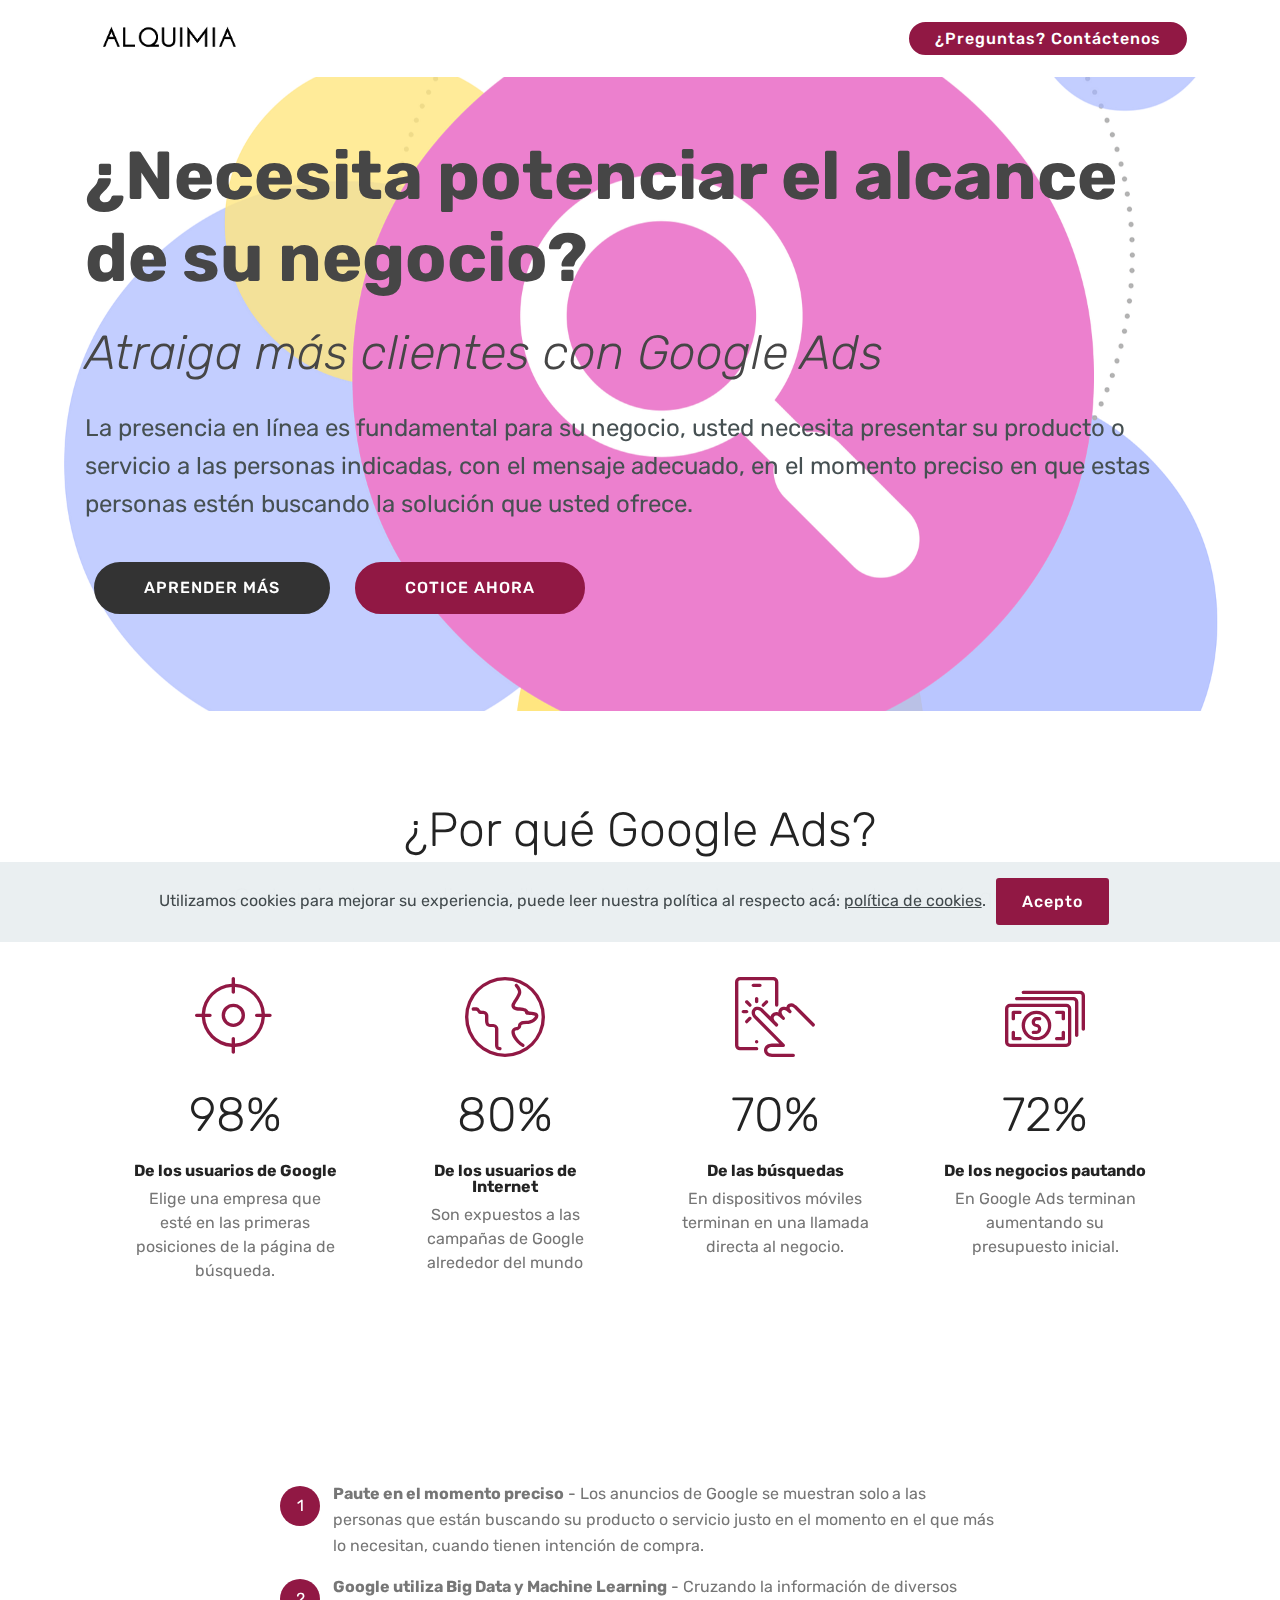
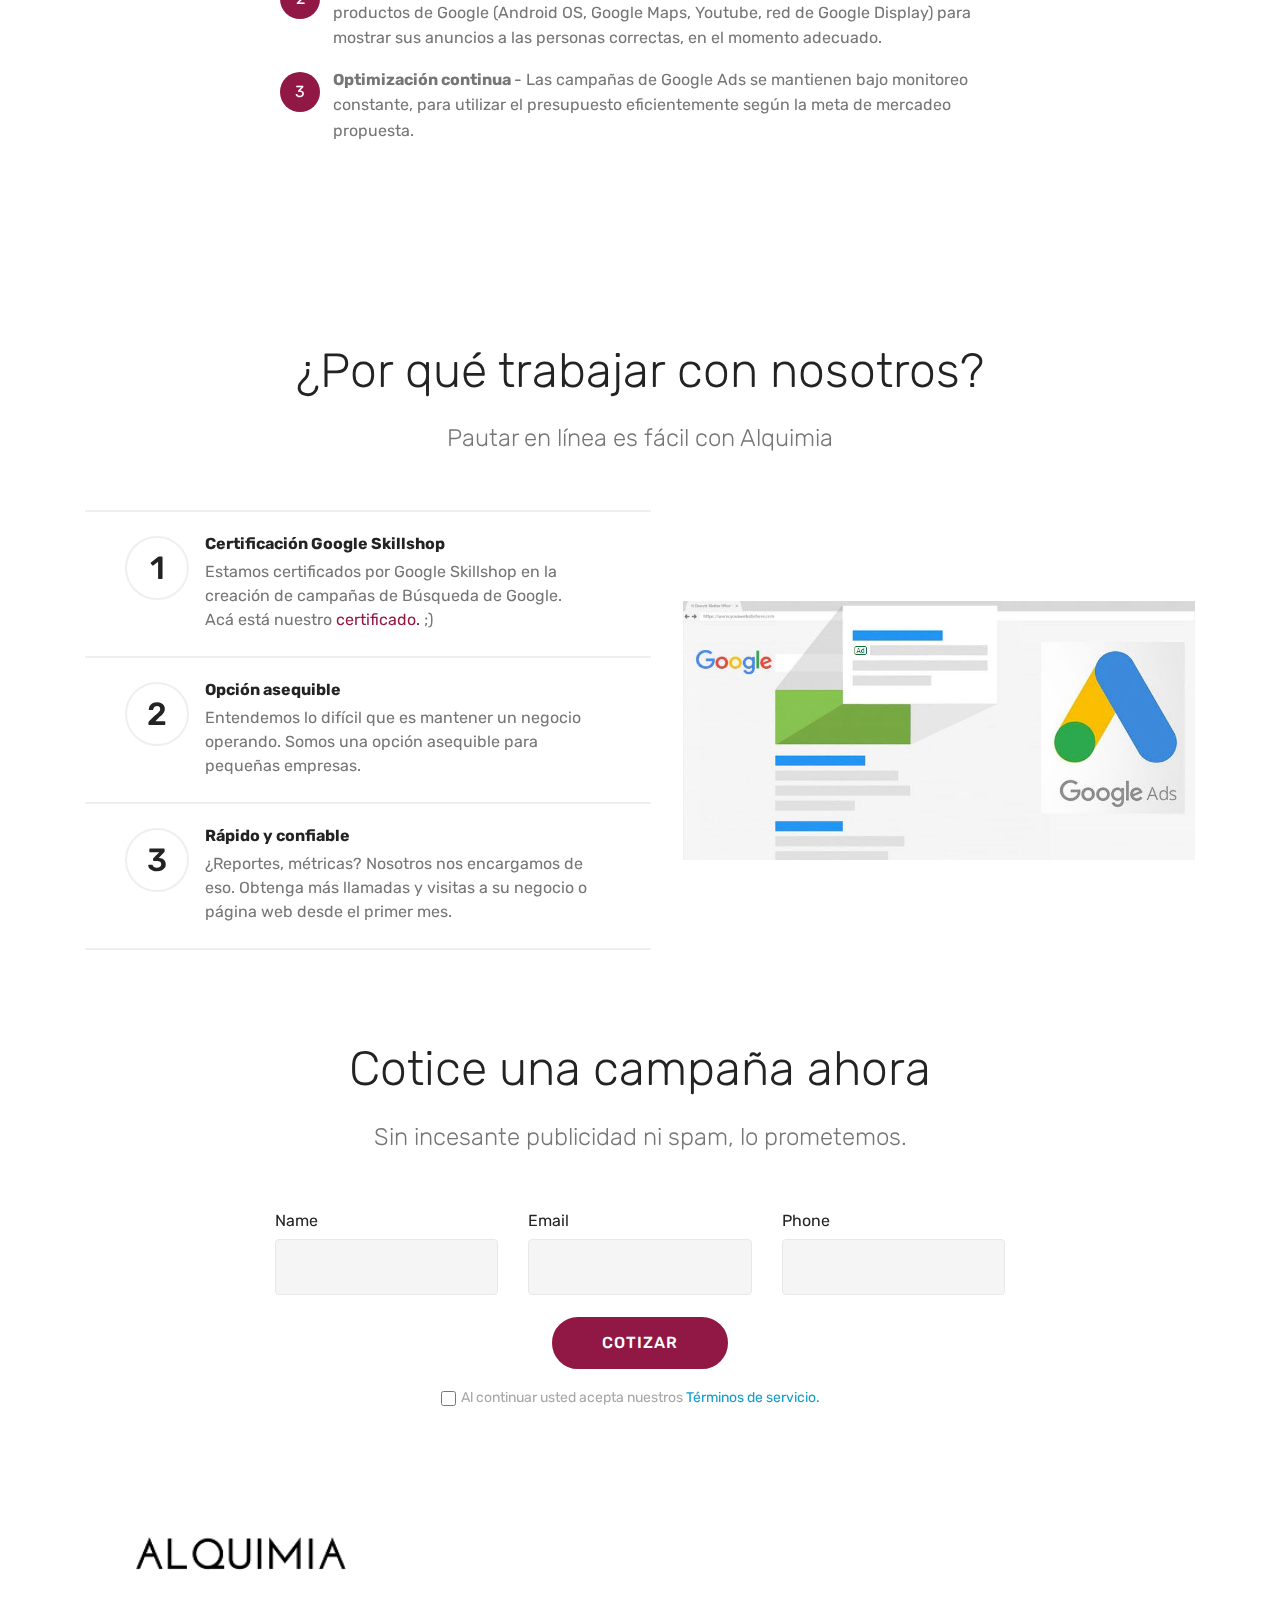
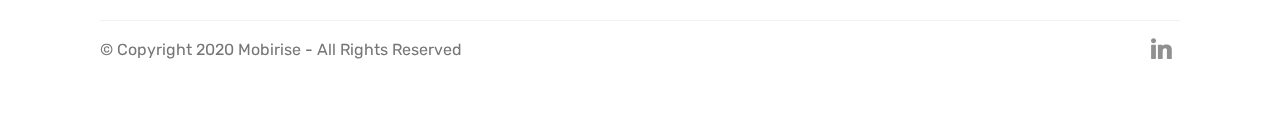
==== commit 2fde0a6a: "create github pages" ====
--- a/index.html
+++ b/index.html
@@ -8,12 +8,12 @@
   <meta name="twitter:card" content="summary_large_image"/>
   <meta name="twitter:image:src" content="assets/images/index-meta.png">
   <meta property="og:image" content="assets/images/index-meta.png">
-  <meta name="twitter:title" content="Alquimia Digital Marketing">
+  <meta name="twitter:title" content="Alquimia Mercadeo Digital">
   <meta name="viewport" content="width=device-width, initial-scale=1, minimum-scale=1">
   <link rel="shortcut icon" href="assets/images/alquimia-favicon-40x40-1.png" type="image/x-icon">
   <meta name="description" content="Atraiga más clientes a su negocio con Google Ads. Certificados por Google SkillShop.">
   
-  <title>Alquimia Digital Marketing</title>
+  <title>Alquimia Mercadeo Digital</title>
   <link rel="stylesheet" href="assets/web/assets/mobirise-icons/mobirise-icons.css">
   <link rel="stylesheet" href="assets/bootstrap/css/bootstrap.min.css">
   <link rel="stylesheet" href="assets/bootstrap/css/bootstrap-grid.min.css">
@@ -54,7 +54,7 @@
         </div>
         <div class="collapse navbar-collapse" id="navbarSupportedContent">
             <ul class="navbar-nav nav-dropdown" data-app-modern-menu="true"><li class="nav-item">
-                    <a class="nav-link link text-black display-4" href="blog.html">Blog</a>
+                    <a class="nav-link link text-black display-4" href="blog.html"></a>
                 </li></ul>
             <div class="navbar-buttons mbr-section-btn"><a class="btn btn-sm btn-primary display-4" href="mailto:alquimiaprocesos@gmail.com">
                      ¿Preguntas? Contáctenos</a></div>
@@ -62,7 +62,7 @@
     </nav>
 </section>
 
-<section class="engine"><a href="https://mobirise.info/s">bootstrap themes</a></section><section class="header9 cid-rOs4862kg9 mbr-parallax-background" id="header9-1">
+<section class="engine"><a href="https://mobirise.info/q">responsive site templates</a></section><section class="header9 cid-rOs4862kg9 mbr-parallax-background" id="header9-1">
 
     
 
@@ -126,7 +126,7 @@
                                   80%</h3>
                             <h4 class="mbr-content-title mbr-bold mbr-fonts-style display-7">De los usuarios de Internet</h4>
                             <p class="mbr-content-text mbr-fonts-style display-7">
-                                    Son expuestos a las campañas de Google Display alrededor del mundo
+                                    Son expuestos a las campañas de Google alrededor del mundo
                             </p>
                         </div>
                     </div>
@@ -226,7 +226,7 @@
                             </div>
                             <div class="card-text">
                                 <h4 class="mbr-content-title mbr-bold mbr-fonts-style display-7">Opción asequible</h4>
-                                <p class="mbr-content-text mbr-fonts-style display-7">Entendemos lo difícil que mantener un negocio operando. Ofrecemos una opción asequible para pequeñas empresas.</p>
+                                <p class="mbr-content-text mbr-fonts-style display-7">Entendemos lo difícil que es mantener un negocio operando. Somos una opción asequible para pequeñas empresas.</p>
                             </div>
                         </div>
                     </div>
@@ -269,7 +269,7 @@
         <div class="row justify-content-center">
             <div class="media-container-column col-lg-8" data-form-type="formoid">
                 <!---Formbuilder Form--->
-                <form action="https://mobirise.com/" method="POST" class="mbr-form form-with-styler" data-form-title="Mobirise Form"><input type="hidden" name="email" data-form-email="true" value="35DkOLPyS6L/wuKRskusHr93VIH1cao+xlGH3/2KVb3dJ7fkJHmB7T1D4irseajlMzHfpckBHaRQUJ2+vLUpjsth0w1a6P2tIdvlVFWTmc2G8llZIrMuqUwCPy1PGQoJ">
+                <form action="https://mobirise.com/" method="POST" class="mbr-form form-with-styler" data-form-title="Mobirise Form"><input type="hidden" name="email" data-form-email="true" value="b0HTGNov38DodmAnxk8Yow5JAKbs/4ITLiABueWdhSviPOGRyUuDZS7/RDLm2Ib0vIS9Wwr4qBaJvZ1RafOngBfyJptLwdipaOvlJmlVwpyhhkXXphHRoe/QNu7qr+co">
                     <div class="row">
                         <div hidden="hidden" data-form-alert="" class="alert alert-success col-12">Gracias, le contactaremos pronto.</div>
                         <div hidden="hidden" data-form-alert-danger="" class="alert alert-danger col-12">
--- a/assets/mobirise/css/mbr-additional.css
+++ b/assets/mobirise/css/mbr-additional.css
@@ -1787,7 +1787,7 @@
 .cid-rOxDvld8uv {
   padding-top: 60px;
   padding-bottom: 60px;
-  background-image: url("../../../assets/images/background48.jpg");
+  background-image: url("../../../assets/images/background40.jpg");
 }
 .cid-rOxDn7mE9L {
   padding-top: 60px;
@@ -1801,7 +1801,7 @@
 .cid-rOxDGS2CvV {
   padding-top: 60px;
   padding-bottom: 60px;
-  background-image: url("../../../assets/images/background48.jpg");
+  background-image: url("../../../assets/images/background40.jpg");
 }
 .cid-rOxDINi8Zx {
   padding-top: 60px;
@@ -1815,7 +1815,7 @@
 .cid-rOxDLcNfYA {
   padding-top: 60px;
   padding-bottom: 60px;
-  background-image: url("../../../assets/images/background48.jpg");
+  background-image: url("../../../assets/images/background40.jpg");
 }
 .cid-rOxDMr8Ii1 {
   padding-top: 60px;
@@ -1829,7 +1829,7 @@
 .cid-rOxDNDLy6K {
   padding-top: 60px;
   padding-bottom: 60px;
-  background-image: url("../../../assets/images/background48.jpg");
+  background-image: url("../../../assets/images/background40.jpg");
 }
 .cid-rOxDRG0tVH {
   padding-top: 60px;
--- a/assets/mobirise/css/mbr-additional.css
+++ b/assets/mobirise/css/mbr-additional.css
@@ -1787,7 +1787,7 @@
 .cid-rOxDvld8uv {
   padding-top: 60px;
   padding-bottom: 60px;
-  background-image: url("../../../assets/images/background48.jpg");
+  background-image: url("../../../assets/images/background40.jpg");
 }
 .cid-rOxDn7mE9L {
   padding-top: 60px;
@@ -1801,7 +1801,7 @@
 .cid-rOxDGS2CvV {
   padding-top: 60px;
   padding-bottom: 60px;
-  background-image: url("../../../assets/images/background48.jpg");
+  background-image: url("../../../assets/images/background40.jpg");
 }
 .cid-rOxDINi8Zx {
   padding-top: 60px;
@@ -1815,7 +1815,7 @@
 .cid-rOxDLcNfYA {
   padding-top: 60px;
   padding-bottom: 60px;
-  background-image: url("../../../assets/images/background48.jpg");
+  background-image: url("../../../assets/images/background40.jpg");
 }
 .cid-rOxDMr8Ii1 {
   padding-top: 60px;
@@ -1829,7 +1829,7 @@
 .cid-rOxDNDLy6K {
   padding-top: 60px;
   padding-bottom: 60px;
-  background-image: url("../../../assets/images/background48.jpg");
+  background-image: url("../../../assets/images/background40.jpg");
 }
 .cid-rOxDRG0tVH {
   padding-top: 60px;
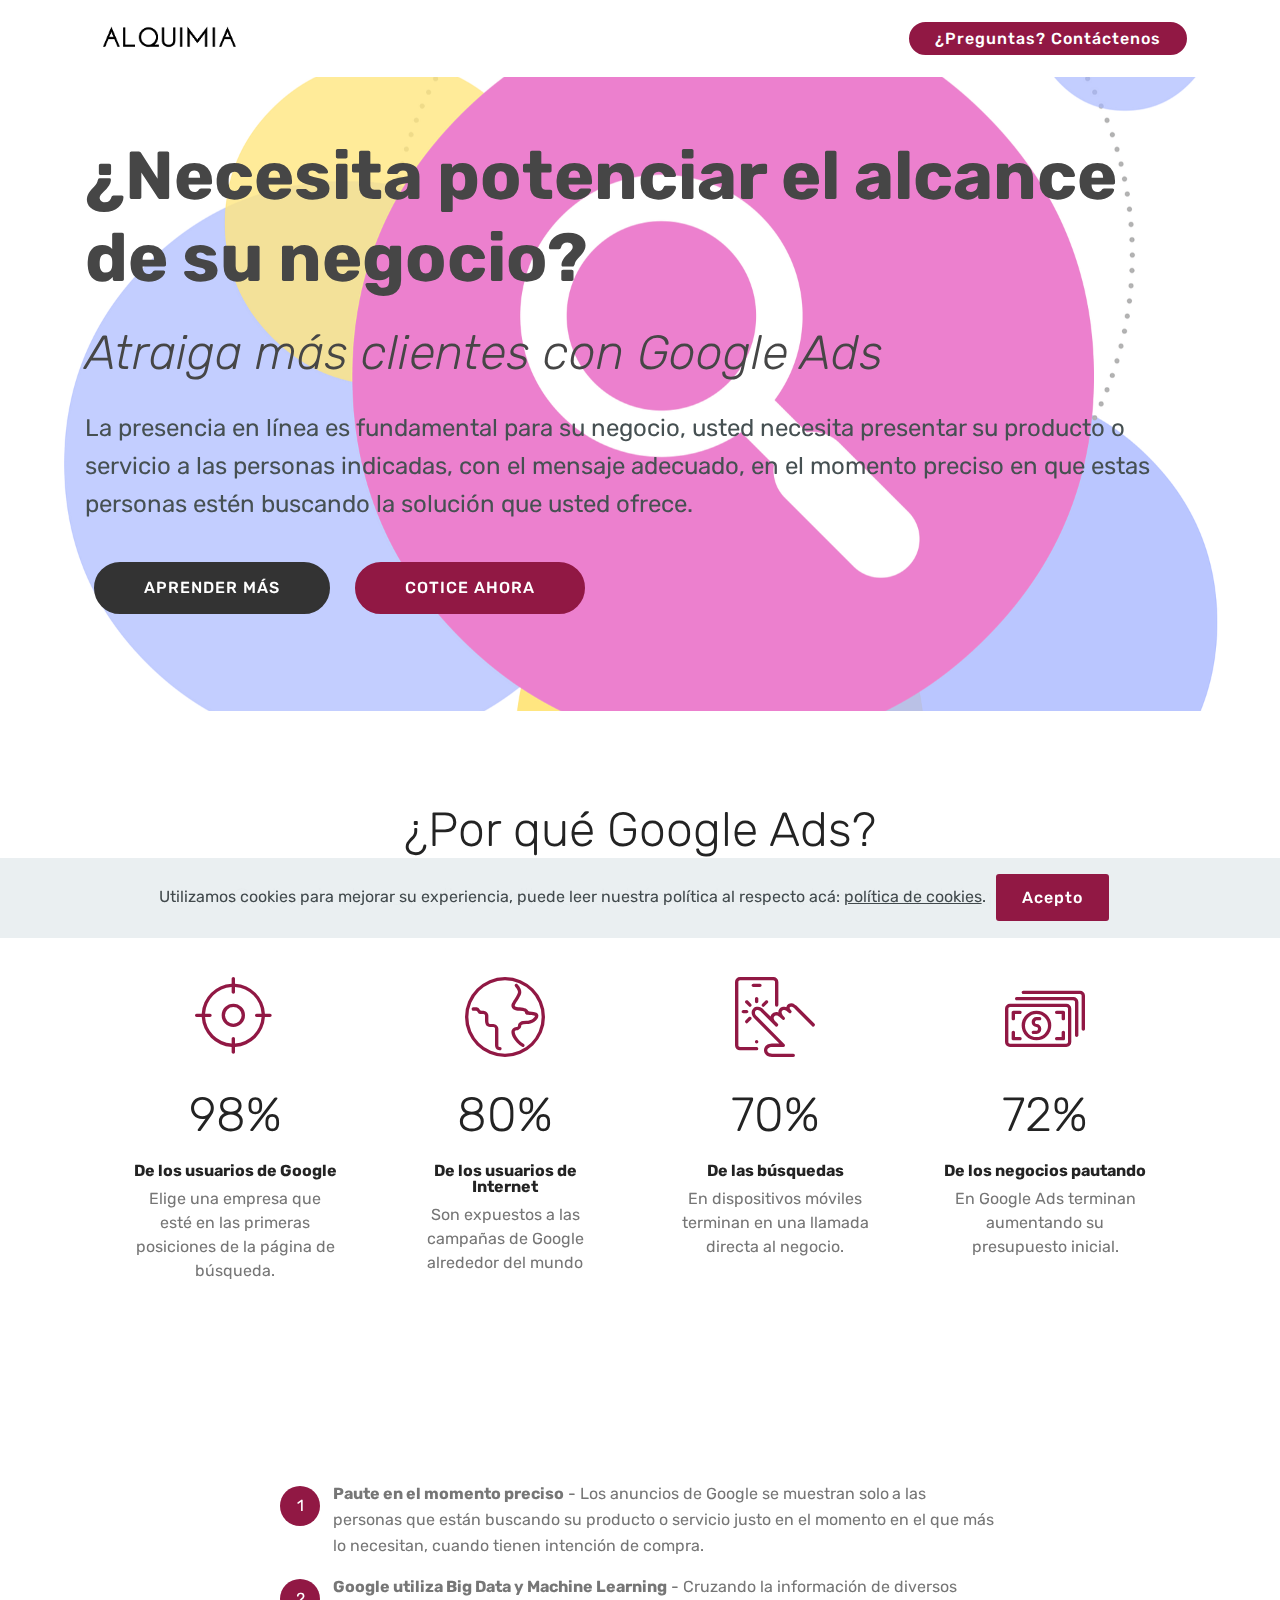
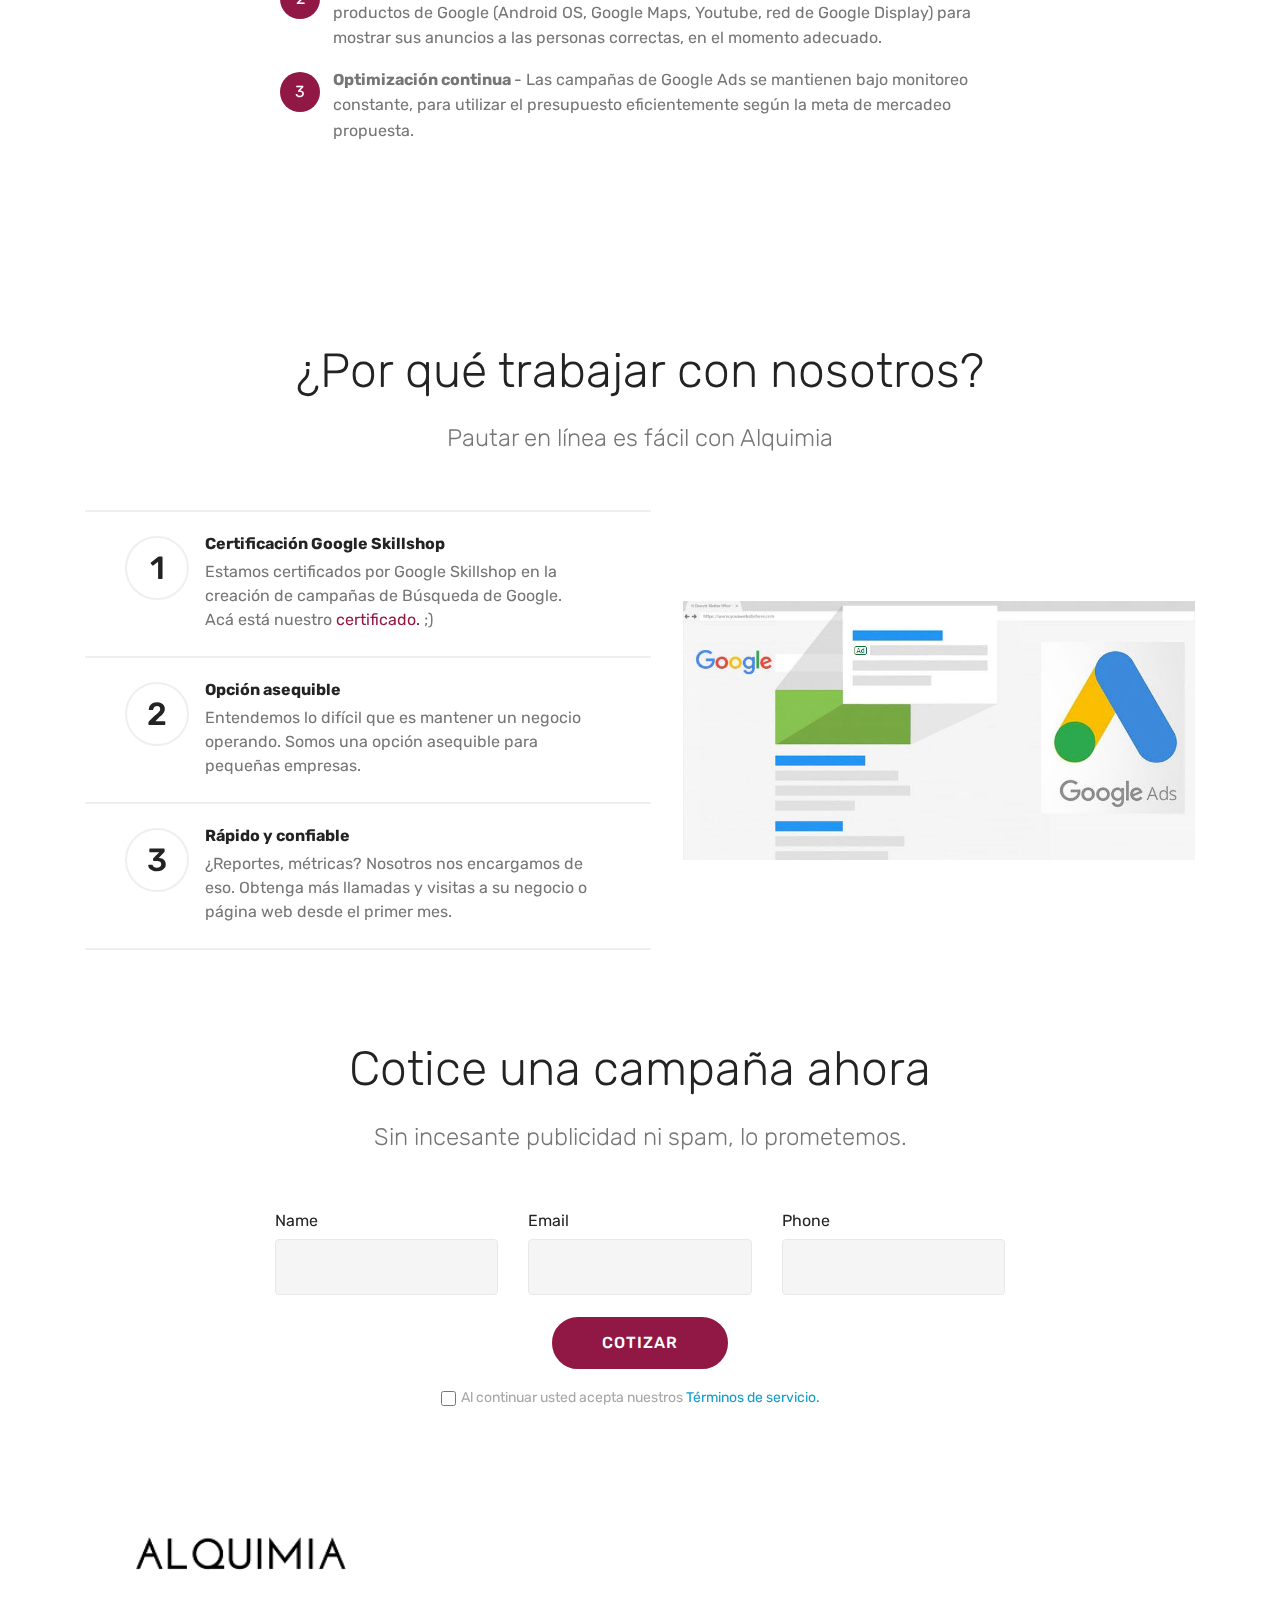
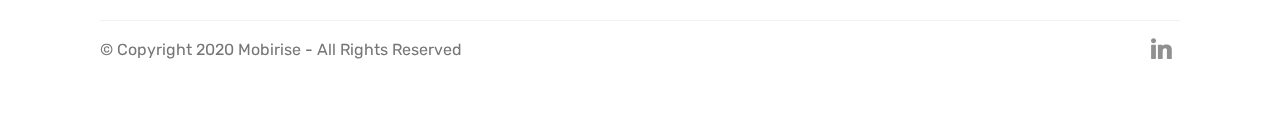
==== commit 573c53a8: "create github pages" ====
--- a/index.html
+++ b/index.html
@@ -53,16 +53,14 @@
             </div>
         </div>
         <div class="collapse navbar-collapse" id="navbarSupportedContent">
-            <ul class="navbar-nav nav-dropdown" data-app-modern-menu="true"><li class="nav-item">
-                    <a class="nav-link link text-black display-4" href="blog.html"></a>
-                </li></ul>
+            
             <div class="navbar-buttons mbr-section-btn"><a class="btn btn-sm btn-primary display-4" href="mailto:alquimiaprocesos@gmail.com">
                      ¿Preguntas? Contáctenos</a></div>
         </div>
     </nav>
 </section>
 
-<section class="engine"><a href="https://mobirise.info/q">responsive site templates</a></section><section class="header9 cid-rOs4862kg9 mbr-parallax-background" id="header9-1">
+<section class="engine"><a href="https://mobirise.info">Mobirise</a></section><section class="header9 cid-rOs4862kg9 mbr-parallax-background" id="header9-1">
 
     
 
@@ -269,7 +267,7 @@
         <div class="row justify-content-center">
             <div class="media-container-column col-lg-8" data-form-type="formoid">
                 <!---Formbuilder Form--->
-                <form action="https://mobirise.com/" method="POST" class="mbr-form form-with-styler" data-form-title="Mobirise Form"><input type="hidden" name="email" data-form-email="true" value="b0HTGNov38DodmAnxk8Yow5JAKbs/4ITLiABueWdhSviPOGRyUuDZS7/RDLm2Ib0vIS9Wwr4qBaJvZ1RafOngBfyJptLwdipaOvlJmlVwpyhhkXXphHRoe/QNu7qr+co">
+                <form action="https://mobirise.com/" method="POST" class="mbr-form form-with-styler" data-form-title="Mobirise Form"><input type="hidden" name="email" data-form-email="true" value="Hgygw2g467sGoPs1fA6YAg6sWneIwe/Ac3zG7dCLbKb337wUI93X69/YkkEkzUrEa1lm5qQA9KjHOohSfwXo2vMrZ+PAtTy0eWr/jA5EK+Mxyi+zciAvtVyl0ZW+jFEp">
                     <div class="row">
                         <div hidden="hidden" data-form-alert="" class="alert alert-success col-12">Gracias, le contactaremos pronto.</div>
                         <div hidden="hidden" data-form-alert-danger="" class="alert alert-danger col-12">
